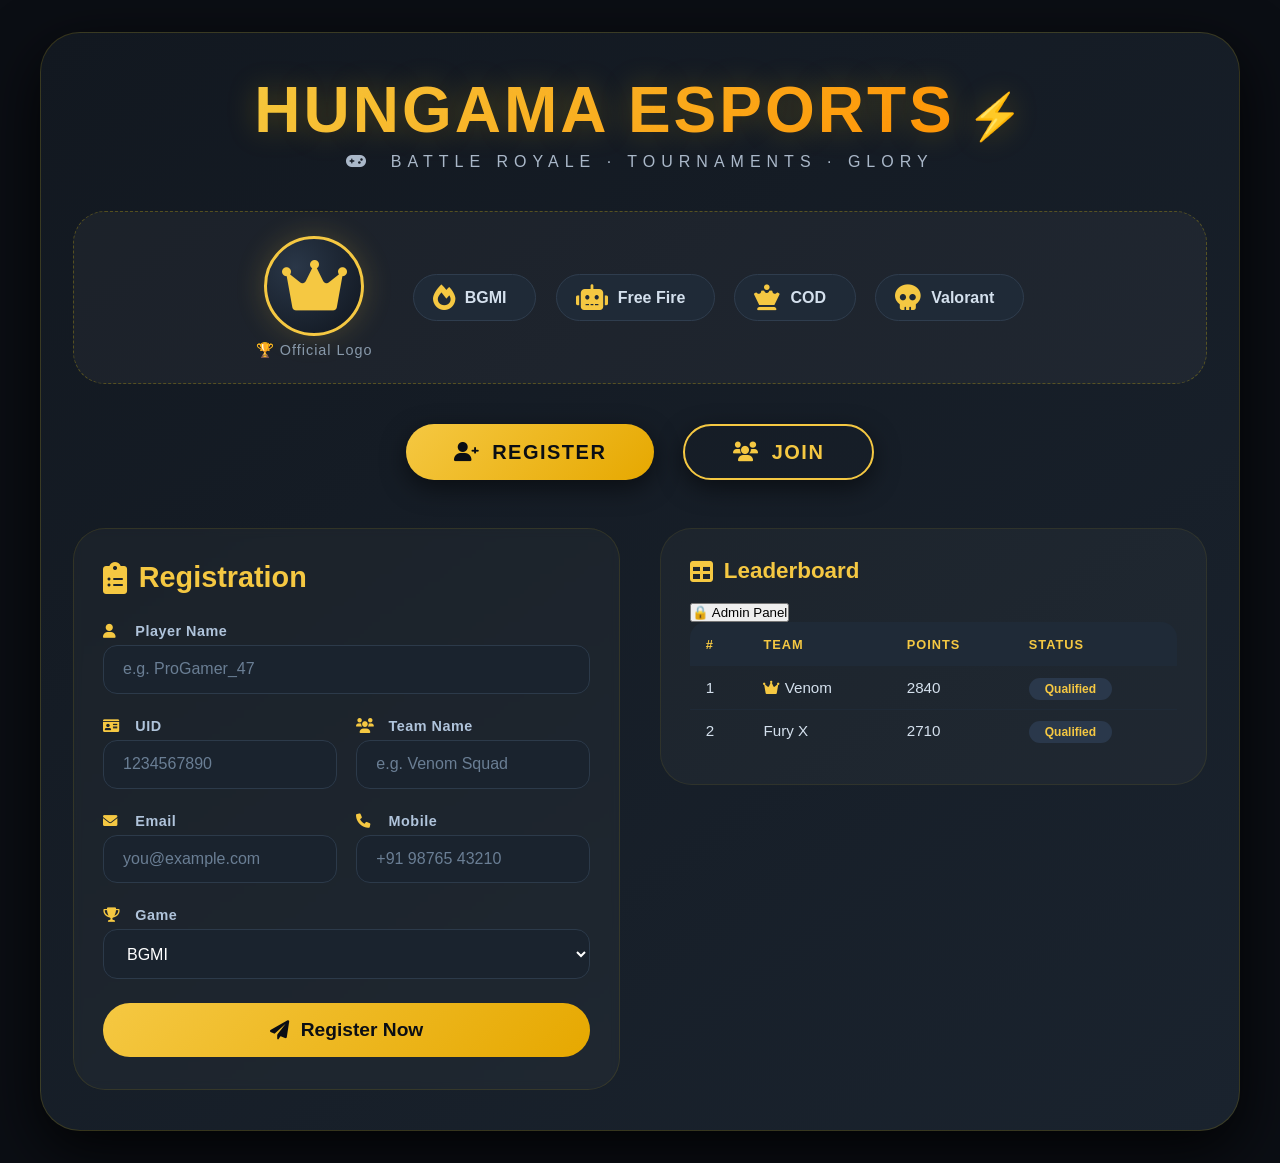
==== index.html @ 0a5518f3 "Update index.html" ====
<!DOCTYPE html>
<html lang="en">
<head>
    <meta charset="UTF-8" />
    <meta name="viewport" content="width=device-width, initial-scale=1.0" />
    <title>Hungama Esports</title>

    <!-- Font Awesome for icons -->
    <link rel="stylesheet" href="https://cdnjs.cloudflare.com/ajax/libs/font-awesome/6.0.0-beta3/css/all.min.css" />

    <style>
        /* ===== RESET & BASE ===== */
        * {
            margin: 0;
            padding: 0;
            box-sizing: border-box;
        }

        body {
            font-family: 'Segoe UI', Tahoma, Geneva, Verdana, sans-serif;
            background: #0b0e14;
            color: #fff;
            min-height: 100vh;
            display: flex;
            justify-content: center;
            padding: 2rem 1rem;
        }

        .container {
            max-width: 1200px;
            width: 100%;
            background: linear-gradient(145deg, #121820, #1a232e);
            border-radius: 2.5rem;
            padding: 2.5rem 2rem;
            box-shadow: 0 20px 60px rgba(0, 0, 0, 0.8);
            border: 1px solid rgba(255, 215, 0, 0.15);
        }

        /* ===== HEADING ===== */
        .main-heading {
            text-align: center;
            margin-bottom: 2.5rem;
            position: relative;
        }

        .main-heading h1 {
            font-size: 4rem;
            font-weight: 900;
            letter-spacing: 3px;
            text-transform: uppercase;
            background: linear-gradient(135deg, #f5c842, #ff8c00);
            -webkit-background-clip: text;
            -webkit-text-fill-color: transparent;
            text-shadow: 0 0 30px rgba(255, 200, 0, 0.25);
            display: inline-block;
            position: relative;
        }

        .main-heading h1::after {
            content: "⚡";
            font-size: 2.8rem;
            -webkit-text-fill-color: initial;
            color: #f5c842;
            margin-left: 12px;
            display: inline-block;
            animation: pulse 1.8s ease-in-out infinite;
        }

        .main-heading .sub-tag {
            display: block;
            font-size: 1rem;
            font-weight: 400;
            color: #aab8c9;
            letter-spacing: 6px;
            text-transform: uppercase;
            margin-top: 6px;
            -webkit-text-fill-color: #aab8c9;
            background: none;
        }

        @keyframes pulse {
            0%,
            100% {
                transform: scale(1) rotate(0deg);
            }
            50% {
                transform: scale(1.2) rotate(12deg);
            }
        }

        /* ===== LOGO / IMAGE SECTION ===== */
        .logo-section {
            display: flex;
            justify-content: center;
            align-items: center;
            gap: 2.5rem;
            flex-wrap: wrap;
            margin-bottom: 2.5rem;
            padding: 1.5rem;
            background: rgba(255, 255, 255, 0.04);
            border-radius: 2rem;
            border: 1px dashed rgba(255, 215, 0, 0.25);
        }

        .logo-box {
            display: flex;
            flex-direction: column;
            align-items: center;
            gap: 0.4rem;
        }

        .logo-box .logo-placeholder {
            width: 100px;
            height: 100px;
            background: radial-gradient(circle at 30% 30%, #2a3748, #0f151e);
            border-radius: 50%;
            display: flex;
            justify-content: center;
            align-items: center;
            font-size: 3.6rem;
            color: #f5c842;
            border: 3px solid #f5c842;
            box-shadow: 0 0 30px rgba(245, 200, 66, 0.2);
            transition: 0.3s;
        }

        .logo-box .logo-placeholder:hover {
            transform: scale(1.05);
            box-shadow: 0 0 50px rgba(245, 200, 66, 0.4);
        }

        .logo-box span {
            font-size: 0.9rem;
            color: #8899aa;
            letter-spacing: 1px;
        }

        .game-banner {
            display: flex;
            gap: 1.2rem;
            flex-wrap: wrap;
            justify-content: center;
        }

        .game-banner .img-card {
            background: #1f2a37;
            padding: 0.6rem 1.8rem 0.6rem 1.2rem;
            border-radius: 40px;
            display: flex;
            align-items: center;
            gap: 10px;
            border: 1px solid #2f3d4e;
            font-weight: 600;
            font-size: 1rem;
            color: #d4e0ed;
            transition: 0.25s;
        }

        .game-banner .img-card i {
            font-size: 1.6rem;
            color: #f5c842;
        }

        .game-banner .img-card:hover {
            background: #2a384b;
            border-color: #f5c842;
            transform: translateY(-3px);
        }

        /* ===== BUTTONS ===== */
        .btn-group {
            display: flex;
            justify-content: center;
            gap: 1.8rem;
            flex-wrap: wrap;
            margin-bottom: 3rem;
        }

        .btn {
            padding: 0.9rem 3rem;
            border: none;
            border-radius: 60px;
            font-size: 1.25rem;
            font-weight: 700;
            text-transform: uppercase;
            letter-spacing: 1.5px;
            cursor: pointer;
            transition: all 0.3s ease;
            display: inline-flex;
            align-items: center;
            gap: 12px;
            box-shadow: 0 8px 25px rgba(0, 0, 0, 0.5);
        }

        .btn-register {
            background: linear-gradient(135deg, #f5c842, #e6a800);
            color: #0b0e14;
        }

        .btn-register:hover {
            transform: translateY(-4px) scale(1.02);
            box-shadow: 0 12px 40px rgba(245, 200, 66, 0.4);
        }

        .btn-join {
            background: transparent;
            color: #f5c842;
            border: 2.5px solid #f5c842;
        }

        .btn-join:hover {
            background: #f5c842;
            color: #0b0e14;
            transform: translateY(-4px) scale(1.02);
            box-shadow: 0 12px 40px rgba(245, 200, 66, 0.25);
        }

        /* ===== TWO-COLUMN LAYOUT ===== */
        .row-split {
            display: grid;
            grid-template-columns: 1fr 1fr;
            gap: 2.5rem;
            margin-top: 1.5rem;
        }

        @media (max-width: 860px) {
            .row-split {
                grid-template-columns: 1fr;
                gap: 2.8rem;
            }
        }

        /* ===== REGISTRATION FORM ===== */
        .form-section {
            background: rgba(255, 255, 255, 0.03);
            border-radius: 2rem;
            padding: 2rem 1.8rem;
            border: 1px solid rgba(255, 215, 0, 0.1);
            backdrop-filter: blur(4px);
        }

        .form-section h2 {
            font-size: 1.8rem;
            font-weight: 700;
            color: #f5c842;
            margin-bottom: 1.8rem;
            display: flex;
            align-items: center;
            gap: 12px;
        }

        .form-section h2 i {
            font-size: 2rem;
        }

        .form-group {
            margin-bottom: 1.5rem;
        }

        .form-group label {
            display: block;
            font-size: 0.9rem;
            font-weight: 600;
            color: #b0c4db;
            margin-bottom: 6px;
            letter-spacing: 0.5px;
        }

        .form-group label i {
            margin-right: 8px;
            color: #f5c842;
            width: 20px;
        }

        .form-group input,
        .form-group select {
            width: 100%;
            padding: 0.9rem 1.2rem;
            background: #1a232e;
            border: 1.5px solid #2c3a4a;
            border-radius: 14px;
            color: #fff;
            font-size: 1rem;
            transition: 0.25s;
            outline: none;
        }

        .form-group input:focus,
        .form-group select:focus {
            border-color: #f5c842;
            box-shadow: 0 0 0 4px rgba(245, 200, 66, 0.15);
            background: #1f2b39;
        }

        .form-group input::placeholder {
            color: #6a7e94;
        }

        .form-row {
            display: grid;
            grid-template-columns: 1fr 1fr;
            gap: 1.2rem;
        }

        @media (max-width: 480px) {
            .form-row {
                grid-template-columns: 1fr;
            }
        }

        .form-submit {
            width: 100%;
            padding: 1rem;
            background: linear-gradient(135deg, #f5c842, #e6a800);
            border: none;
            border-radius: 60px;
            font-size: 1.2rem;
            font-weight: 700;
            color: #0b0e14;
            cursor: pointer;
            transition: 0.3s;
            margin-top: 0.8rem;
            display: flex;
            justify-content: center;
            align-items: center;
            gap: 12px;
        }

        .form-submit:hover {
            transform: translateY(-3px);
            box-shadow: 0 10px 35px rgba(245, 200, 66, 0.35);
        }

        /* ===== TABLE & LIST ===== */
        .info-section {
            display: flex;
            flex-direction: column;
            gap: 2rem;
        }

        .info-card {
            background: rgba(255, 255, 255, 0.03);
            border-radius: 2rem;
            padding: 1.8rem 1.8rem 2rem;
            border: 1px solid rgba(255, 215, 0, 0.08);
        }

        .info-card h3 {
            font-size: 1.4rem;
            font-weight: 700;
            color: #f5c842;
            margin-bottom: 1.2rem;
            display: flex;
            align-items: center;
            gap: 10px;
        }

        .info-card h3 i {
            font-size: 1.5rem;
        }

        /* TABLE */
        .styled-table {
            width: 100%;
            border-collapse: collapse;
            font-size: 0.95rem;
            border-radius: 16px;
            overflow: hidden;
        }

        .styled-table thead {
            background: #1f2a37;
        }

        .styled-table thead th {
            padding: 0.9rem 1rem;
            text-align: left;
            font-weight: 700;
            color: #f5c842;
            text-transform: uppercase;
            letter-spacing: 1px;
            font-size: 0.8rem;
        }

        .styled-table tbody td {
            padding: 0.8rem 1rem;
            border-bottom: 1px solid #1f2a37;
            color: #d4e0ed;
        }

        .styled-table tbody tr:hover {
            background: rgba(245, 200, 66, 0.05);
        }

        .styled-table tbody tr:last-child td {
            border-bottom: none;
        }

        .badge {
            background: #2a384b;
            padding: 0.25rem 1rem;
            border-radius: 30px;
            font-size: 0.75rem;
            font-weight: 600;
            color: #f5c842;
        }

        /* LIST */
        .custom-list {
            list-style: none;
            padding: 0;
            display: flex;
            flex-direction: column;
            gap: 0.8rem;
        }

        .custom-list li {
            display: flex;
            align-items: center;
            gap: 14px;
            padding: 0.7rem 1rem;
            background: rgba(255, 255, 255, 0.03);
            border-radius: 14px;
            border-left: 4px solid #f5c842;
            color: #cbdae8;
            font-weight: 500;
            transition: 0.2s;
        }

        .custom-list li:hover {
            background: rgba(245, 200, 66, 0.07);
            transform: translateX(6px);
        }

        .custom-list li i {
            color: #f5c842;
            font-size: 1.2rem;
            width: 28px;
            text-align: center;
        }

        /* ===== QR CODE ===== */
        .qr-section {
            margin-top: 2.5rem;
            padding: 2rem 1.8rem;
            background: rgba(255, 255, 255, 0.03);
            border-radius: 2rem;
            border: 1px solid rgba(255, 215, 0, 0.1);
            display: flex;
            flex-direction: column;
            align-items: center;
            text-align: center;
        }

        .qr-section h3 {
            font-size: 1.6rem;
            color: #f5c842;
            margin-bottom: 0.6rem;
            display: flex;
            align-items: center;
            gap: 12px;
        }

        .qr-section p {
            color: #8899aa;
            margin-bottom: 1.2rem;
            font-size: 0.95rem;
        }

        .qr-box {
            width: 160px;
            height: 160px;
            background: #fff;
            border-radius: 24px;
            display: flex;
            justify-content: center;
            align-items: center;
            border: 4px solid #f5c842;
            box-shadow: 0 0 50px rgba(245, 200, 66, 0.15);
            transition: 0.3s;
            position: relative;
        }

        .qr-box:hover {
            transform: scale(1.04);
            box-shadow: 0 0 70px rgba(245, 200, 66, 0.25);
        }

        .qr-box .qr-placeholder {
            font-size: 5rem;
            color: #0b0e14;
            background: #fff;
            padding: 0.2rem 0.6rem;
            border-radius: 12px;
            font-weight: 900;
            letter-spacing: -2px;
        }

        .qr-box .qr-placeholder small {
            font-size: 1rem;
            display: block;
            font-weight: 400;
            letter-spacing: 0;
            margin-top: 2px;
            color: #555;
        }

        .qr-box .scan-me {
            position: absolute;
            bottom: -14px;
            background: #f5c842;
            color: #0b0e14;
            padding: 0.2rem 1.2rem;
            border-radius: 40px;
            font-weight: 700;
            font-size: 0.7rem;
            letter-spacing: 2px;
            text-transform: uppercase;
        }

        /* ===== RESPONSIVE TWEAKS ===== */
        @media (max-width: 600px) {
            .container {
                padding: 1.5rem 1rem;
            }

            .main-heading h1 {
                font-size: 2.6rem;
            }

            .btn {
                padding: 0.7rem 1.8rem;
                font-size: 1rem;
            }

            .logo-box .logo-placeholder {
                width: 80px;
                height: 80px;
                font-size: 2.8rem;
            }

            .qr-box {
                width: 130px;
                height: 130px;
            }

            .qr-box .qr-placeholder {
                font-size: 3.8rem;
            }
        }

        @media (max-width: 400px) {
            .main-heading h1 {
                font-size: 2rem;
            }

            .form-section {
                padding: 1.2rem 1rem;
            }
        }
    </style>
</head>

<body>

    <div class="container">

        <!-- ===== HEADING ===== -->
        <div class="main-heading">
            <h1>Hungama Esports</h1>
            <span class="sub-tag"><i class="fas fa-gamepad" style="margin-right:8px;"></i> Battle Royale · Tournaments · Glory</span>
        </div>

        <!-- ===== IMAGES & LOGO ===== -->
        <div class="logo-section">
            <div class="logo-box">
                <div class="logo-placeholder">
                    <i class="fas fa-crown"></i>
                </div>
                <span>🏆 Official Logo</span>
            </div>

            <div class="game-banner">
                <div class="img-card">
                    <i class="fas fa-fire"></i> BGMI
                </div>
                <div class="img-card">
                    <i class="fas fa-robot"></i> Free Fire
                </div>
                <div class="img-card">
                    <i class="fas fa-chess-queen"></i> COD
                </div>
                <div class="img-card">
                    <i class="fas fa-skull"></i> Valorant
                </div>
            </div>
        </div>

        <!-- ===== BUTTONS ===== -->
        <div class="btn-group">
            <button class="btn btn-register" onclick="document.getElementById('registerForm').scrollIntoView({behavior:'smooth'});">
                <i class="fas fa-user-plus"></i> Register
            </button>
            <button class="btn btn-join" onclick="alert('🎮 Join our Discord / WhatsApp community!')">
                <i class="fas fa-users"></i> Join
            </button>
        </div>

        <!-- ===== ROW: FORM + TABLE/LIST ===== -->
        <div class="row-split">

            <!-- ===== REGISTRATION FORM ===== -->
            <div class="form-section" id="registerForm">
                <h2><i class="fas fa-clipboard-list"></i> Registration</h2>

                <form onsubmit="event.preventDefault(); alert('✅ Registration submitted successfully!');">
                    <div class="form-group">
                        <label><i class="fas fa-user"></i> Player Name</label>
                        <input type="text" placeholder="e.g. ProGamer_47" required />
                    </div>

                    <div class="form-row">
                        <div class="form-group">
                            <label><i class="fas fa-id-card"></i> UID</label>
                            <input type="text" placeholder="1234567890" required />
                        </div>
                        <div class="form-group">
                            <label><i class="fas fa-users"></i> Team Name</label>
                            <input type="text" placeholder="e.g. Venom Squad" />
                        </div>
                    </div>

                    <div class="form-row">
                        <div class="form-group">
                            <label><i class="fas fa-envelope"></i> Email</label>
                            <input type="email" placeholder="you@example.com" required />
                        </div>
                        <div class="form-group">
                            <label><i class="fas fa-phone"></i> Mobile</label>
                            <input type="tel" placeholder="+91 98765 43210" />
                        </div>
                    </div>

                    <div class="form-group">
                        <label><i class="fas fa-trophy"></i> Game</label>
                        <select>
                            <option>BGMI</option>
                            <option>Free Fire</option>
                            <option>Call of Duty</option>
                            <option>Valorant</option>
                            <option>Other</option>
                        </select>
                    </div>

                    <button type="submit" class="form-submit">
                        <i class="fas fa-paper-plane"></i> Register Now
                    </button>
                </form>
            </div>

            <!-- ===== TABLE + LIST ===== -->
            <div class="info-section">

                <!-- TABLE -->
                <div class="info-card">
                    <h3><i class="fas fa-table"></i> Leaderboard</h3>
                    <table class="styled-table">
                        <thead>
                            <tr>
                                <th>#</th>
                                <th>Team</th>
                                <th>Points</th>
                                <th>Status</th>
                            </tr>
                        </thead>
                        <tbody>
                            <tr>
                                <td>1</td>
                                <td><i class="fas fa-crown" style="color:#f5c842;"></i> Venom</td>
                                <td>2840</td>
                                <td><span class="badge">Qualified</span></td>
                            </tr>
                            <tr>
                                <td>2</td>
                                <td>Fury X</td>
                                <td>2710</td>
                                <td><span class="badge">Qualified</span></td>
                            </tr>
       




                            <button id="adminBtn">🔒 Admin Panel</button>

<div id="adminPanel" style="display:none;">
  <h2>Admin Panel</h2>
  <button>📋 View Registrations</button>
  <button>🏆 Update Leaderboard</button>
  <button>➕ Add Tournament</button>
  <button>❌ Close Registration</button>
</div>
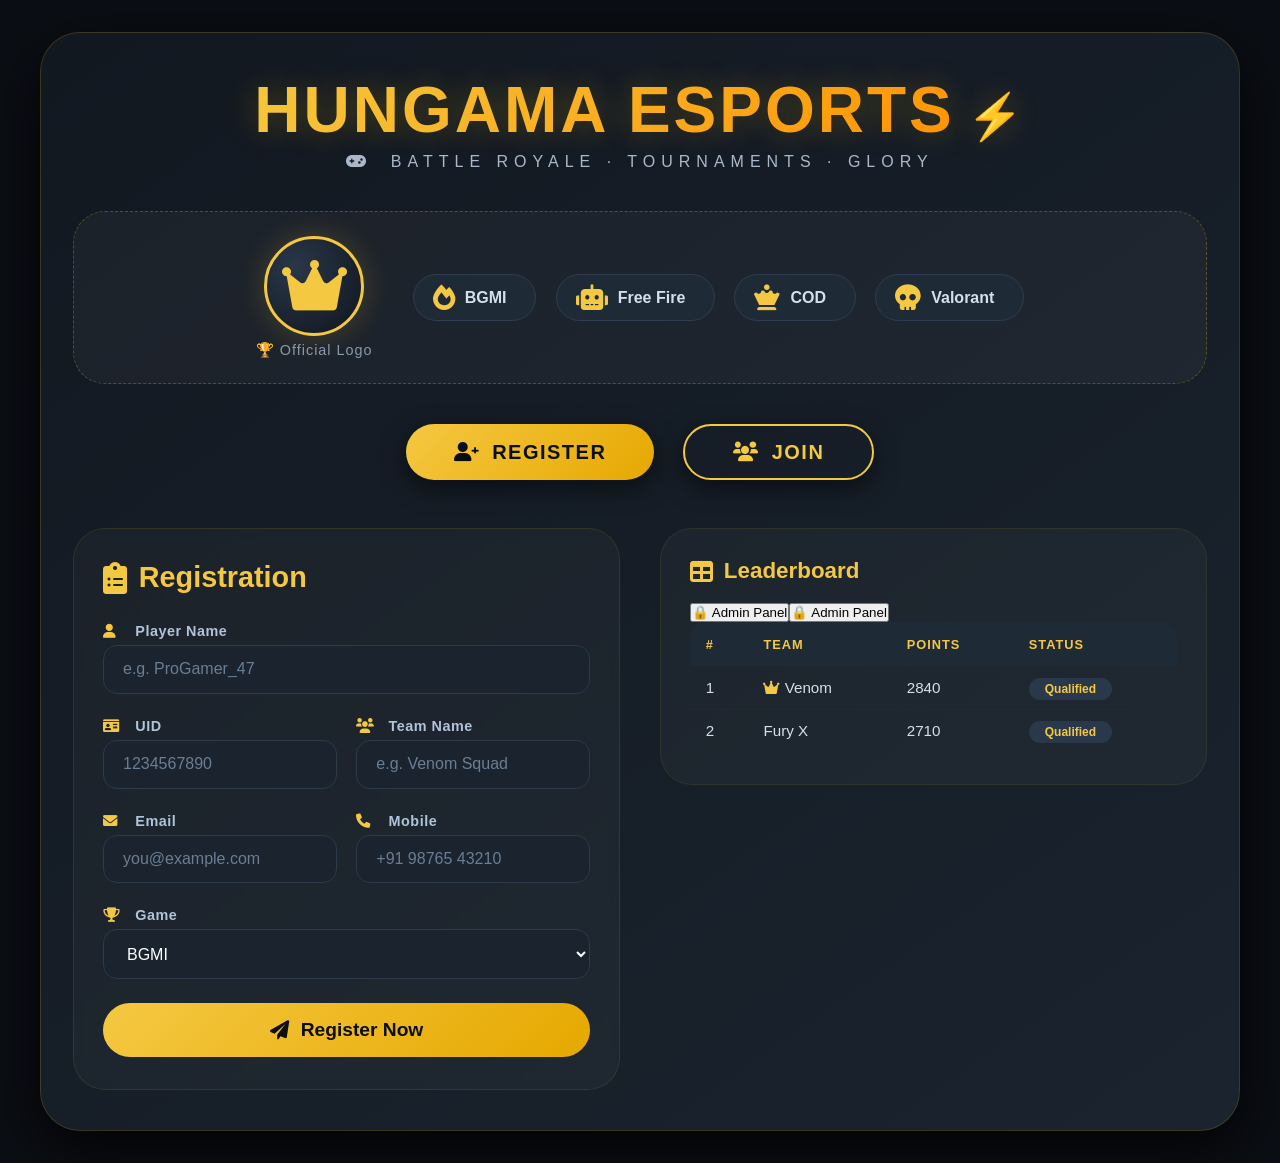
==== commit 945aad63: "Update index.html" ====
--- a/index.html
+++ b/index.html
@@ -700,3 +700,4 @@
   <button>➕ Add Tournament</button>
   <button>❌ Close Registration</button>
 </div>
+<button id="adminBtn">🔒 Admin Panel</button>
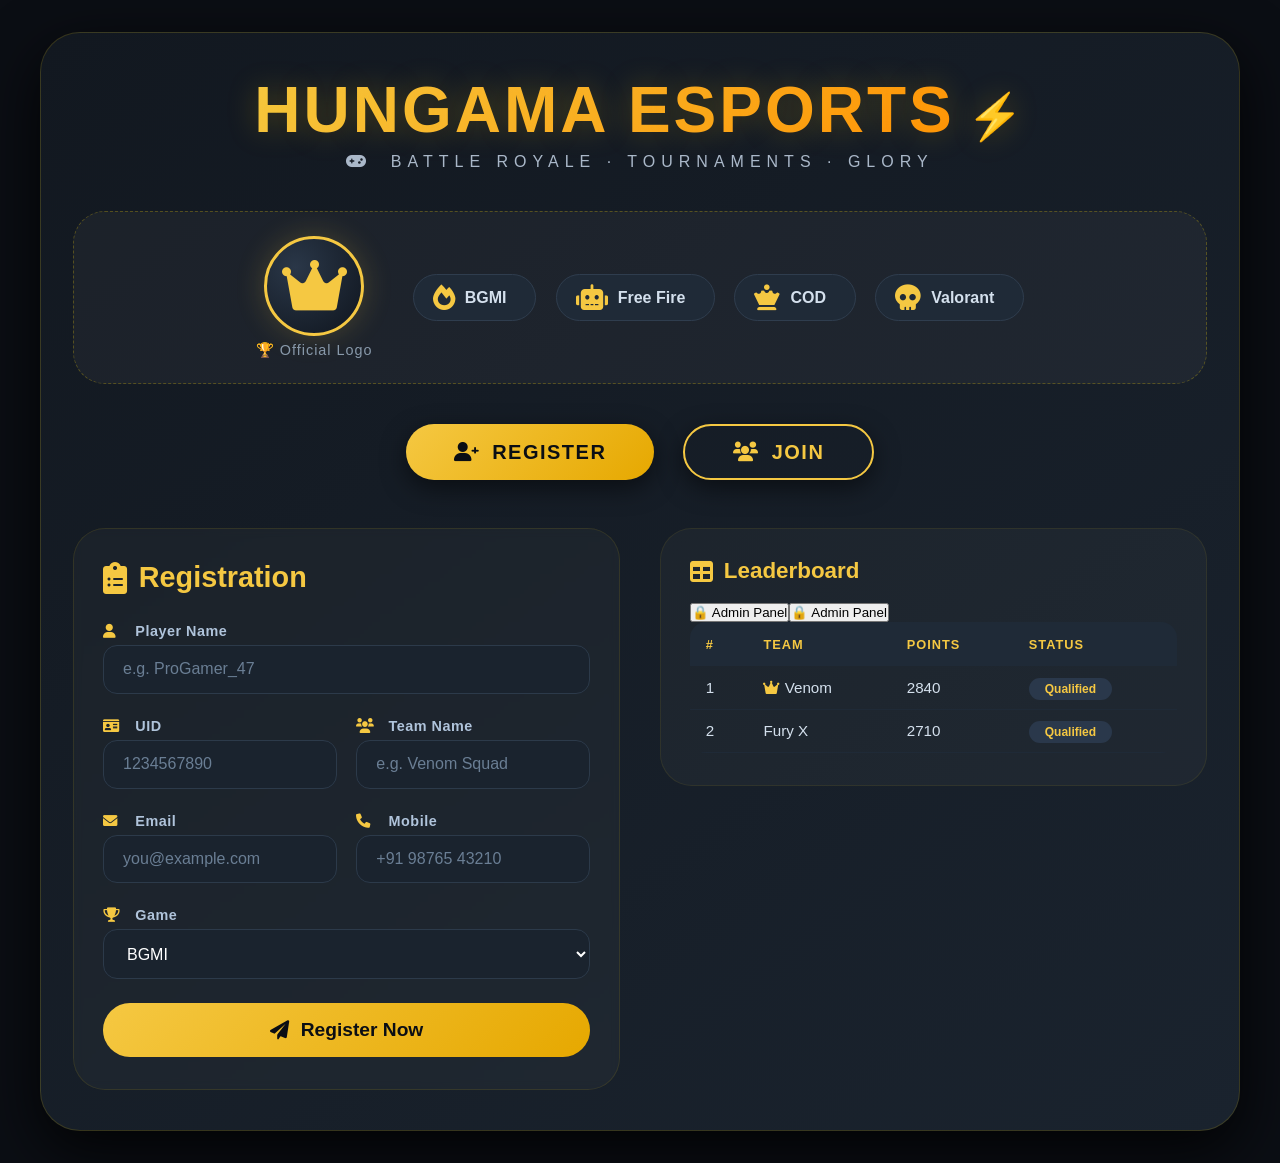
==== commit 9617859b: "Update index.html" ====
--- a/index.html
+++ b/index.html
@@ -701,3 +701,7 @@
   <button>❌ Close Registration</button>
 </div>
 <button id="adminBtn">🔒 Admin Panel</button>
+
+<script src="script.js"></script>
+</body>
+                    </html>
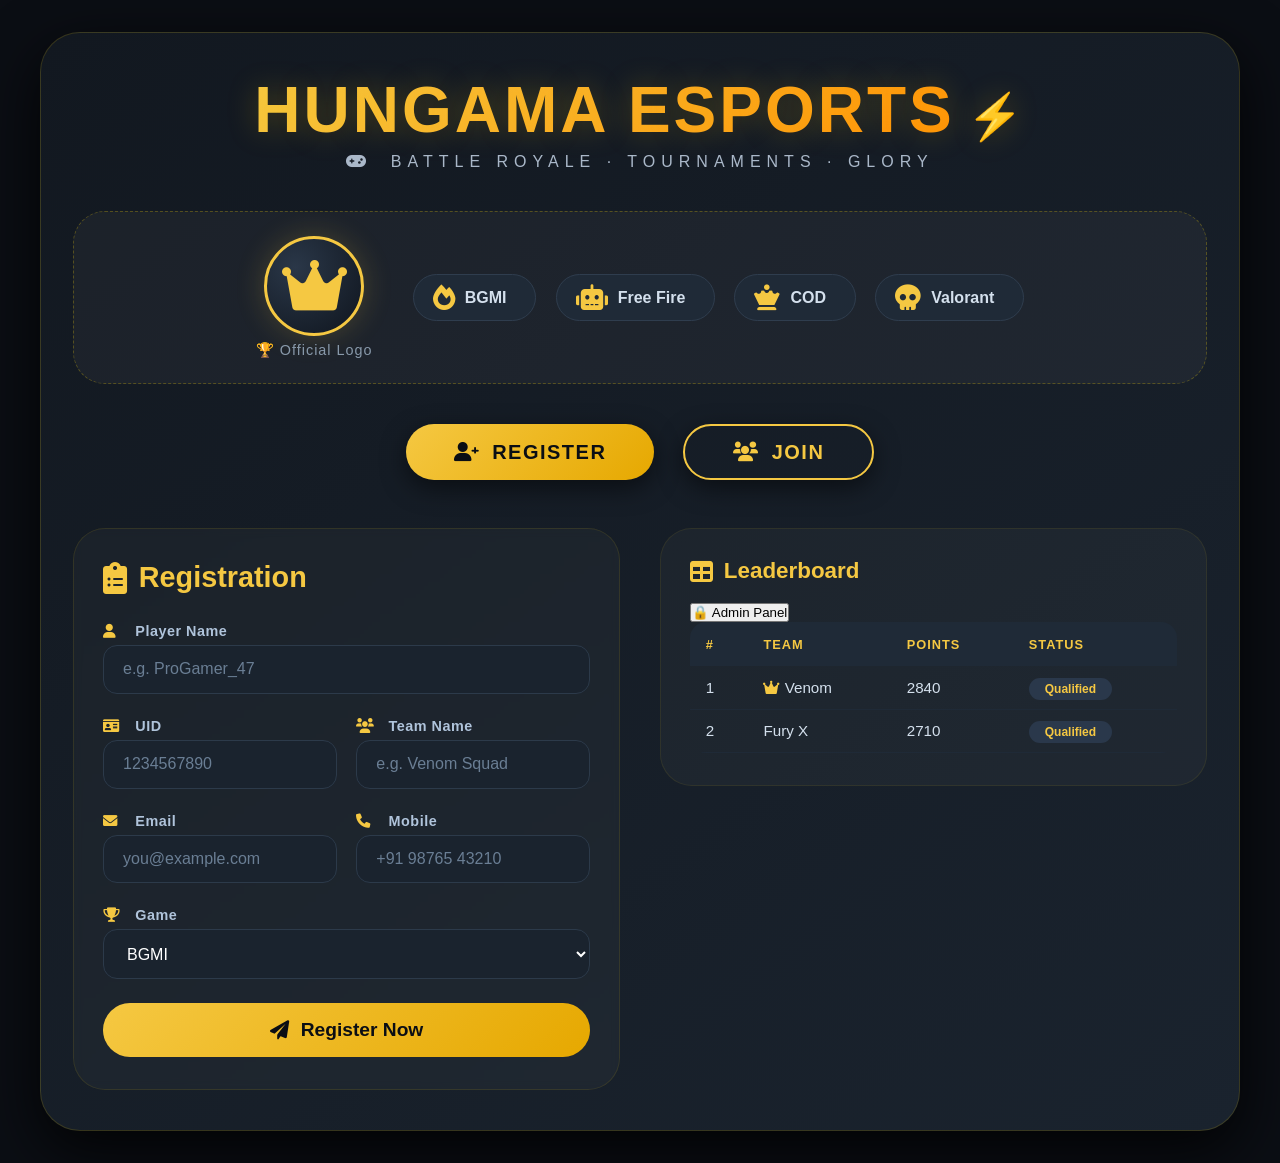
==== commit e46db599: "Update index.html" ====
--- a/index.html
+++ b/index.html
@@ -691,7 +691,7 @@
 
 
 
-                            <button id="adminBtn">🔒 Admin Panel</button>
+                            
 
 <div id="adminPanel" style="display:none;">
   <h2>Admin Panel</h2>
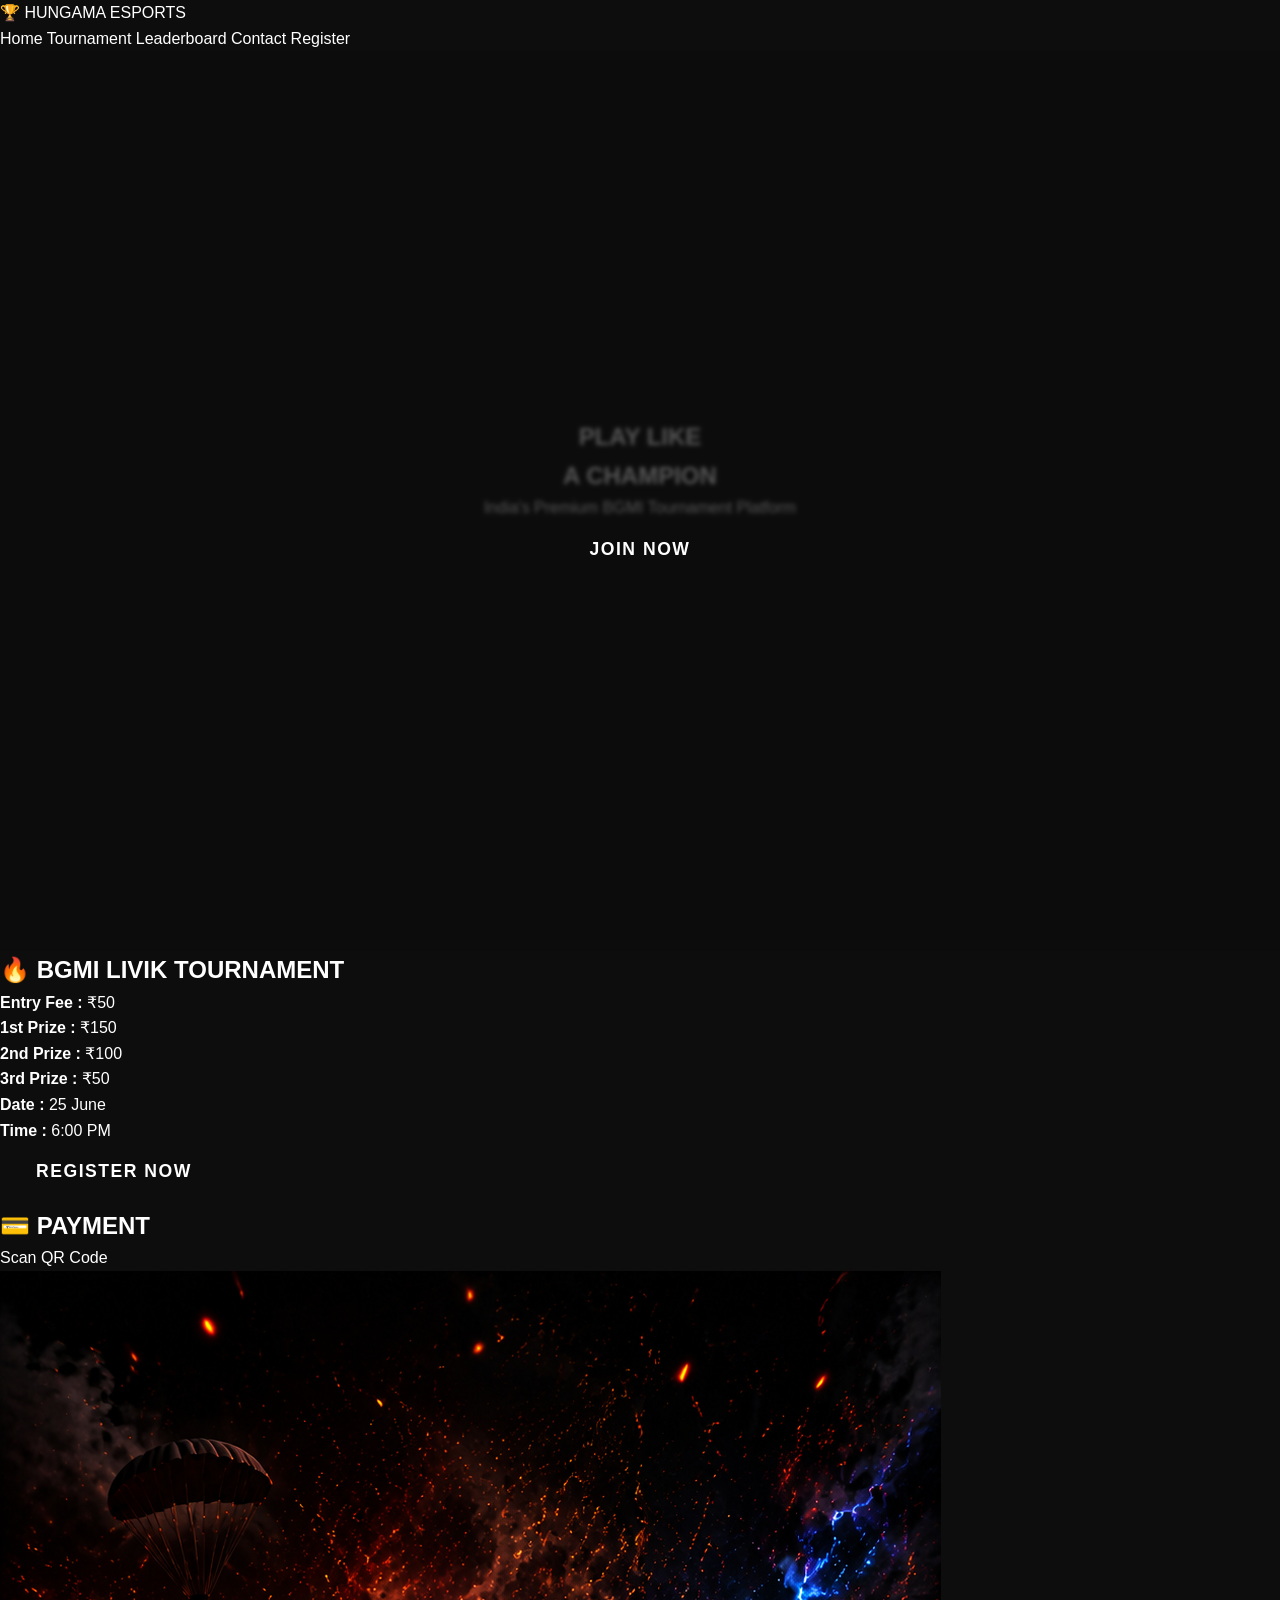
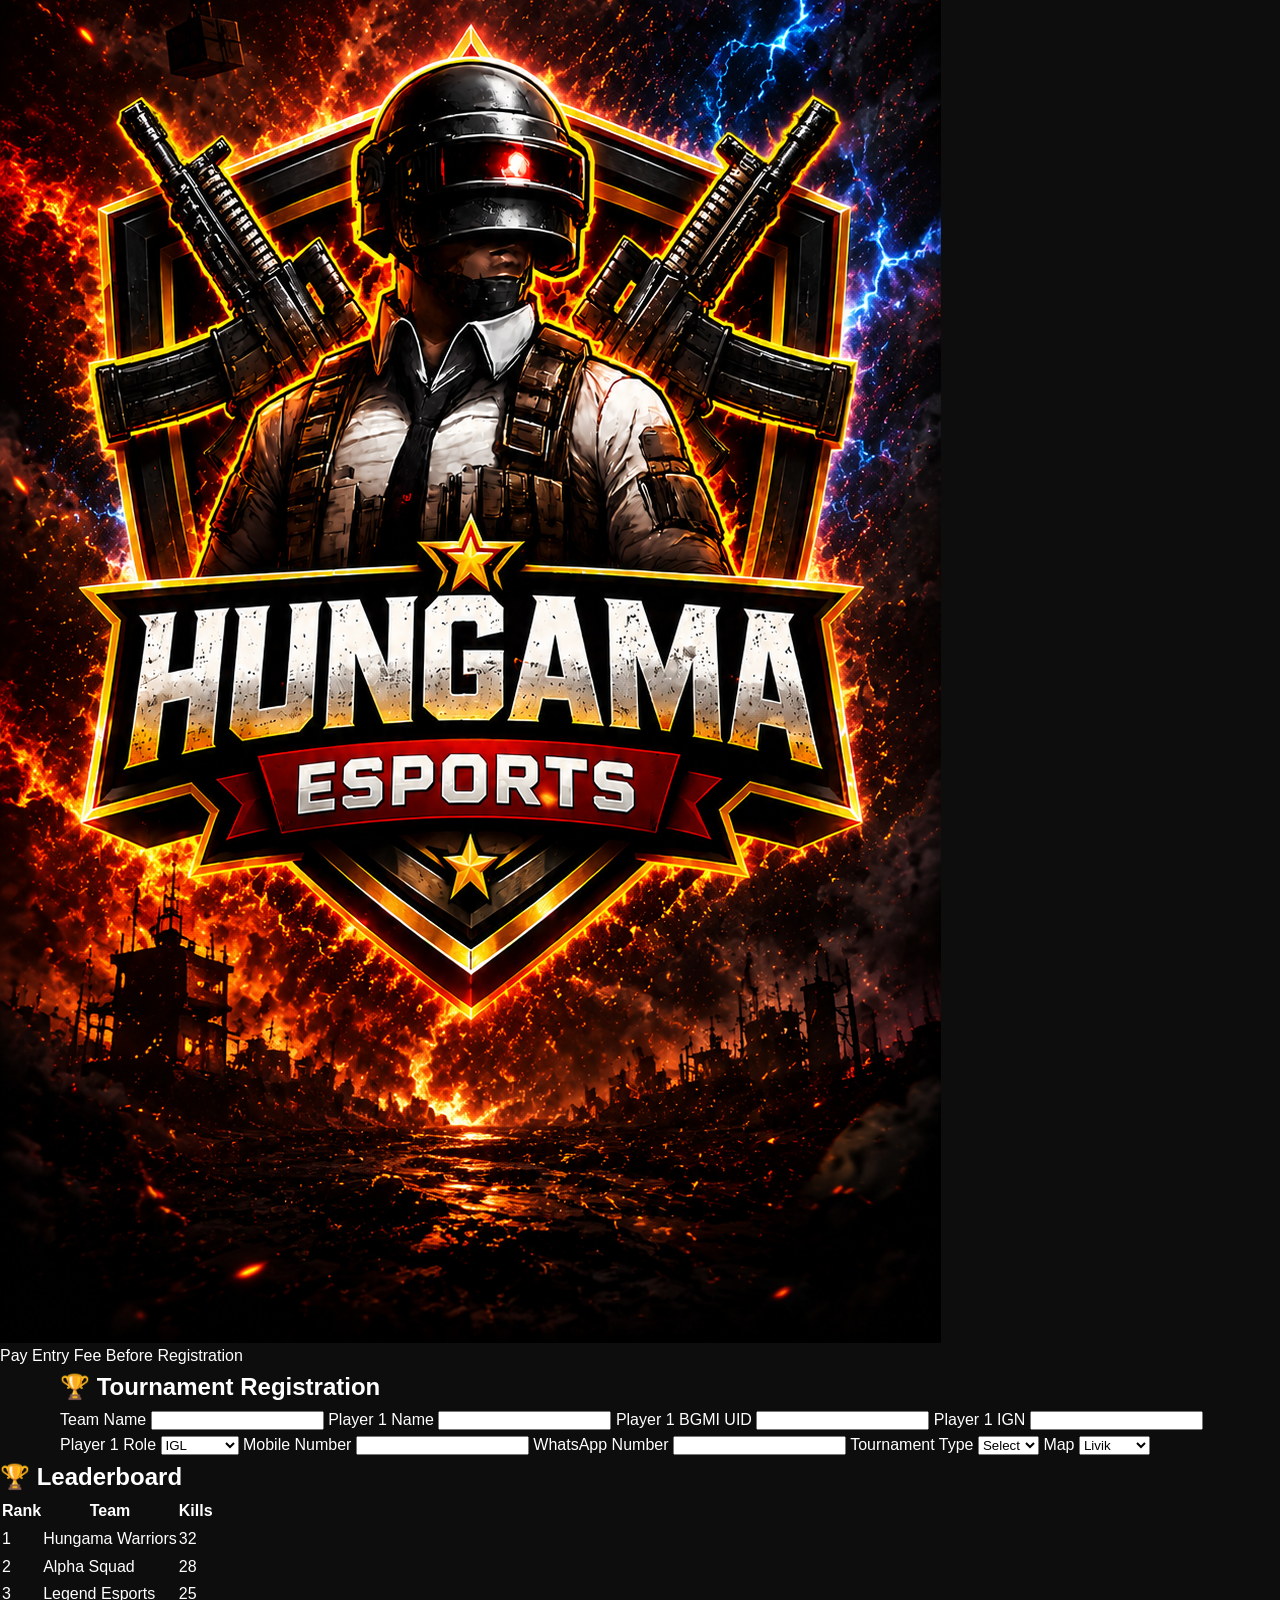
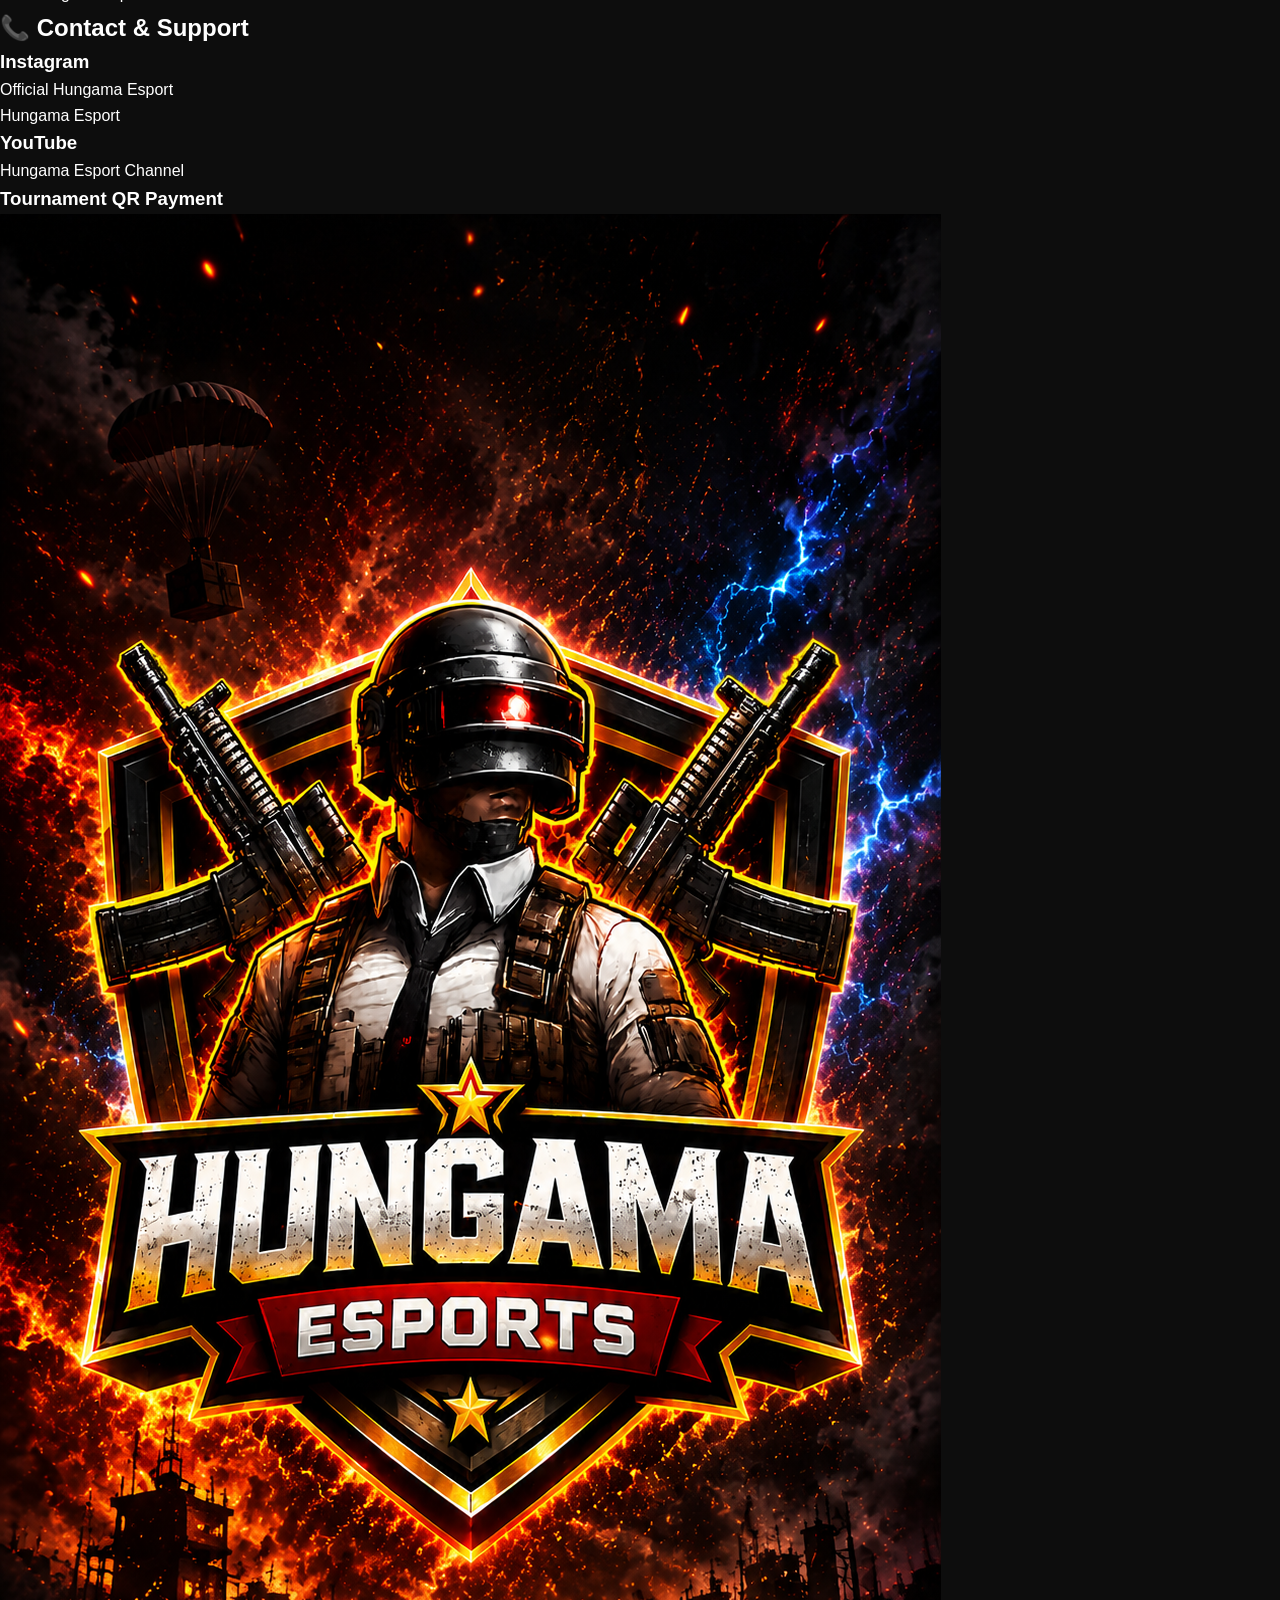
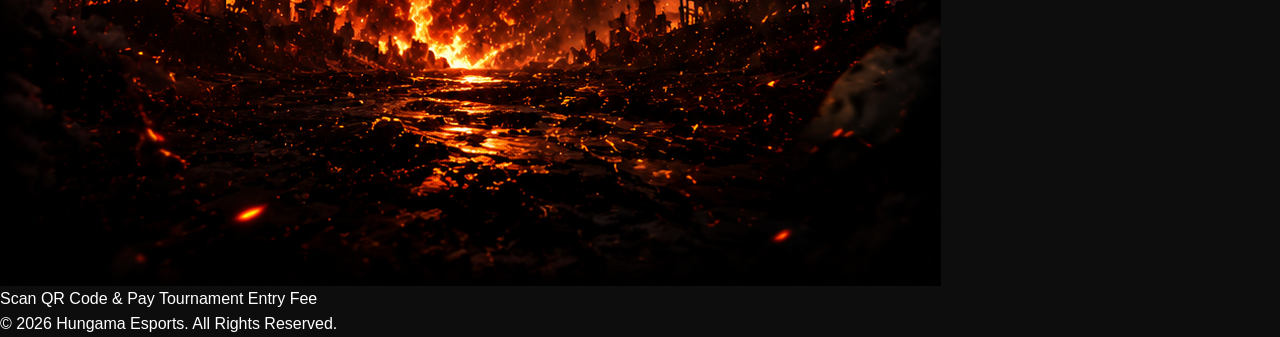
==== commit 25bde965: "Update index.html" ====
--- a/index.html
+++ b/index.html
@@ -1,707 +1,403 @@
 <!DOCTYPE html>
 <html lang="en">
 <head>
-    <meta charset="UTF-8" />
-    <meta name="viewport" content="width=device-width, initial-scale=1.0" />
-    <title>Hungama Esports</title>
-
-    <!-- Font Awesome for icons -->
-    <link rel="stylesheet" href="https://cdnjs.cloudflare.com/ajax/libs/font-awesome/6.0.0-beta3/css/all.min.css" />
-
-    <style>
-        /* ===== RESET & BASE ===== */
-        * {
-            margin: 0;
-            padding: 0;
-            box-sizing: border-box;
-        }
-
-        body {
-            font-family: 'Segoe UI', Tahoma, Geneva, Verdana, sans-serif;
-            background: #0b0e14;
-            color: #fff;
-            min-height: 100vh;
-            display: flex;
-            justify-content: center;
-            padding: 2rem 1rem;
-        }
-
-        .container {
-            max-width: 1200px;
-            width: 100%;
-            background: linear-gradient(145deg, #121820, #1a232e);
-            border-radius: 2.5rem;
-            padding: 2.5rem 2rem;
-            box-shadow: 0 20px 60px rgba(0, 0, 0, 0.8);
-            border: 1px solid rgba(255, 215, 0, 0.15);
-        }
-
-        /* ===== HEADING ===== */
-        .main-heading {
-            text-align: center;
-            margin-bottom: 2.5rem;
-            position: relative;
-        }
-
-        .main-heading h1 {
-            font-size: 4rem;
-            font-weight: 900;
-            letter-spacing: 3px;
-            text-transform: uppercase;
-            background: linear-gradient(135deg, #f5c842, #ff8c00);
-            -webkit-background-clip: text;
-            -webkit-text-fill-color: transparent;
-            text-shadow: 0 0 30px rgba(255, 200, 0, 0.25);
-            display: inline-block;
-            position: relative;
-        }
-
-        .main-heading h1::after {
-            content: "⚡";
-            font-size: 2.8rem;
-            -webkit-text-fill-color: initial;
-            color: #f5c842;
-            margin-left: 12px;
-            display: inline-block;
-            animation: pulse 1.8s ease-in-out infinite;
-        }
-
-        .main-heading .sub-tag {
-            display: block;
-            font-size: 1rem;
-            font-weight: 400;
-            color: #aab8c9;
-            letter-spacing: 6px;
-            text-transform: uppercase;
-            margin-top: 6px;
-            -webkit-text-fill-color: #aab8c9;
-            background: none;
-        }
-
-        @keyframes pulse {
-            0%,
-            100% {
-                transform: scale(1) rotate(0deg);
-            }
-            50% {
-                transform: scale(1.2) rotate(12deg);
-            }
-        }
-
-        /* ===== LOGO / IMAGE SECTION ===== */
-        .logo-section {
-            display: flex;
-            justify-content: center;
-            align-items: center;
-            gap: 2.5rem;
-            flex-wrap: wrap;
-            margin-bottom: 2.5rem;
-            padding: 1.5rem;
-            background: rgba(255, 255, 255, 0.04);
-            border-radius: 2rem;
-            border: 1px dashed rgba(255, 215, 0, 0.25);
-        }
-
-        .logo-box {
-            display: flex;
-            flex-direction: column;
-            align-items: center;
-            gap: 0.4rem;
-        }
-
-        .logo-box .logo-placeholder {
-            width: 100px;
-            height: 100px;
-            background: radial-gradient(circle at 30% 30%, #2a3748, #0f151e);
-            border-radius: 50%;
-            display: flex;
-            justify-content: center;
-            align-items: center;
-            font-size: 3.6rem;
-            color: #f5c842;
-            border: 3px solid #f5c842;
-            box-shadow: 0 0 30px rgba(245, 200, 66, 0.2);
-            transition: 0.3s;
-        }
-
-        .logo-box .logo-placeholder:hover {
-            transform: scale(1.05);
-            box-shadow: 0 0 50px rgba(245, 200, 66, 0.4);
-        }
-
-        .logo-box span {
-            font-size: 0.9rem;
-            color: #8899aa;
-            letter-spacing: 1px;
-        }
-
-        .game-banner {
-            display: flex;
-            gap: 1.2rem;
-            flex-wrap: wrap;
-            justify-content: center;
-        }
-
-        .game-banner .img-card {
-            background: #1f2a37;
-            padding: 0.6rem 1.8rem 0.6rem 1.2rem;
-            border-radius: 40px;
-            display: flex;
-            align-items: center;
-            gap: 10px;
-            border: 1px solid #2f3d4e;
-            font-weight: 600;
-            font-size: 1rem;
-            color: #d4e0ed;
-            transition: 0.25s;
-        }
-
-        .game-banner .img-card i {
-            font-size: 1.6rem;
-            color: #f5c842;
-        }
-
-        .game-banner .img-card:hover {
-            background: #2a384b;
-            border-color: #f5c842;
-            transform: translateY(-3px);
-        }
-
-        /* ===== BUTTONS ===== */
-        .btn-group {
-            display: flex;
-            justify-content: center;
-            gap: 1.8rem;
-            flex-wrap: wrap;
-            margin-bottom: 3rem;
-        }
-
-        .btn {
-            padding: 0.9rem 3rem;
-            border: none;
-            border-radius: 60px;
-            font-size: 1.25rem;
-            font-weight: 700;
-            text-transform: uppercase;
-            letter-spacing: 1.5px;
-            cursor: pointer;
-            transition: all 0.3s ease;
-            display: inline-flex;
-            align-items: center;
-            gap: 12px;
-            box-shadow: 0 8px 25px rgba(0, 0, 0, 0.5);
-        }
-
-        .btn-register {
-            background: linear-gradient(135deg, #f5c842, #e6a800);
-            color: #0b0e14;
-        }
-
-        .btn-register:hover {
-            transform: translateY(-4px) scale(1.02);
-            box-shadow: 0 12px 40px rgba(245, 200, 66, 0.4);
-        }
-
-        .btn-join {
-            background: transparent;
-            color: #f5c842;
-            border: 2.5px solid #f5c842;
-        }
-
-        .btn-join:hover {
-            background: #f5c842;
-            color: #0b0e14;
-            transform: translateY(-4px) scale(1.02);
-            box-shadow: 0 12px 40px rgba(245, 200, 66, 0.25);
-        }
-
-        /* ===== TWO-COLUMN LAYOUT ===== */
-        .row-split {
-            display: grid;
-            grid-template-columns: 1fr 1fr;
-            gap: 2.5rem;
-            margin-top: 1.5rem;
-        }
-
-        @media (max-width: 860px) {
-            .row-split {
-                grid-template-columns: 1fr;
-                gap: 2.8rem;
-            }
-        }
-
-        /* ===== REGISTRATION FORM ===== */
-        .form-section {
-            background: rgba(255, 255, 255, 0.03);
-            border-radius: 2rem;
-            padding: 2rem 1.8rem;
-            border: 1px solid rgba(255, 215, 0, 0.1);
-            backdrop-filter: blur(4px);
-        }
-
-        .form-section h2 {
-            font-size: 1.8rem;
-            font-weight: 700;
-            color: #f5c842;
-            margin-bottom: 1.8rem;
-            display: flex;
-            align-items: center;
-            gap: 12px;
-        }
-
-        .form-section h2 i {
-            font-size: 2rem;
-        }
-
-        .form-group {
-            margin-bottom: 1.5rem;
-        }
-
-        .form-group label {
-            display: block;
-            font-size: 0.9rem;
-            font-weight: 600;
-            color: #b0c4db;
-            margin-bottom: 6px;
-            letter-spacing: 0.5px;
-        }
-
-        .form-group label i {
-            margin-right: 8px;
-            color: #f5c842;
-            width: 20px;
-        }
-
-        .form-group input,
-        .form-group select {
-            width: 100%;
-            padding: 0.9rem 1.2rem;
-            background: #1a232e;
-            border: 1.5px solid #2c3a4a;
-            border-radius: 14px;
-            color: #fff;
-            font-size: 1rem;
-            transition: 0.25s;
-            outline: none;
-        }
-
-        .form-group input:focus,
-        .form-group select:focus {
-            border-color: #f5c842;
-            box-shadow: 0 0 0 4px rgba(245, 200, 66, 0.15);
-            background: #1f2b39;
-        }
-
-        .form-group input::placeholder {
-            color: #6a7e94;
-        }
-
-        .form-row {
-            display: grid;
-            grid-template-columns: 1fr 1fr;
-            gap: 1.2rem;
-        }
-
-        @media (max-width: 480px) {
-            .form-row {
-                grid-template-columns: 1fr;
-            }
-        }
-
-        .form-submit {
-            width: 100%;
-            padding: 1rem;
-            background: linear-gradient(135deg, #f5c842, #e6a800);
-            border: none;
-            border-radius: 60px;
-            font-size: 1.2rem;
-            font-weight: 700;
-            color: #0b0e14;
-            cursor: pointer;
-            transition: 0.3s;
-            margin-top: 0.8rem;
-            display: flex;
-            justify-content: center;
-            align-items: center;
-            gap: 12px;
-        }
-
-        .form-submit:hover {
-            transform: translateY(-3px);
-            box-shadow: 0 10px 35px rgba(245, 200, 66, 0.35);
-        }
-
-        /* ===== TABLE & LIST ===== */
-        .info-section {
-            display: flex;
-            flex-direction: column;
-            gap: 2rem;
-        }
-
-        .info-card {
-            background: rgba(255, 255, 255, 0.03);
-            border-radius: 2rem;
-            padding: 1.8rem 1.8rem 2rem;
-            border: 1px solid rgba(255, 215, 0, 0.08);
-        }
-
-        .info-card h3 {
-            font-size: 1.4rem;
-            font-weight: 700;
-            color: #f5c842;
-            margin-bottom: 1.2rem;
-            display: flex;
-            align-items: center;
-            gap: 10px;
-        }
-
-        .info-card h3 i {
-            font-size: 1.5rem;
-        }
-
-        /* TABLE */
-        .styled-table {
-            width: 100%;
-            border-collapse: collapse;
-            font-size: 0.95rem;
-            border-radius: 16px;
-            overflow: hidden;
-        }
-
-        .styled-table thead {
-            background: #1f2a37;
-        }
-
-        .styled-table thead th {
-            padding: 0.9rem 1rem;
-            text-align: left;
-            font-weight: 700;
-            color: #f5c842;
-            text-transform: uppercase;
-            letter-spacing: 1px;
-            font-size: 0.8rem;
-        }
-
-        .styled-table tbody td {
-            padding: 0.8rem 1rem;
-            border-bottom: 1px solid #1f2a37;
-            color: #d4e0ed;
-        }
-
-        .styled-table tbody tr:hover {
-            background: rgba(245, 200, 66, 0.05);
-        }
-
-        .styled-table tbody tr:last-child td {
-            border-bottom: none;
-        }
-
-        .badge {
-            background: #2a384b;
-            padding: 0.25rem 1rem;
-            border-radius: 30px;
-            font-size: 0.75rem;
-            font-weight: 600;
-            color: #f5c842;
-        }
-
-        /* LIST */
-        .custom-list {
-            list-style: none;
-            padding: 0;
-            display: flex;
-            flex-direction: column;
-            gap: 0.8rem;
-        }
-
-        .custom-list li {
-            display: flex;
-            align-items: center;
-            gap: 14px;
-            padding: 0.7rem 1rem;
-            background: rgba(255, 255, 255, 0.03);
-            border-radius: 14px;
-            border-left: 4px solid #f5c842;
-            color: #cbdae8;
-            font-weight: 500;
-            transition: 0.2s;
-        }
-
-        .custom-list li:hover {
-            background: rgba(245, 200, 66, 0.07);
-            transform: translateX(6px);
-        }
-
-        .custom-list li i {
-            color: #f5c842;
-            font-size: 1.2rem;
-            width: 28px;
-            text-align: center;
-        }
-
-        /* ===== QR CODE ===== */
-        .qr-section {
-            margin-top: 2.5rem;
-            padding: 2rem 1.8rem;
-            background: rgba(255, 255, 255, 0.03);
-            border-radius: 2rem;
-            border: 1px solid rgba(255, 215, 0, 0.1);
-            display: flex;
-            flex-direction: column;
-            align-items: center;
-            text-align: center;
-        }
-
-        .qr-section h3 {
-            font-size: 1.6rem;
-            color: #f5c842;
-            margin-bottom: 0.6rem;
-            display: flex;
-            align-items: center;
-            gap: 12px;
-        }
-
-        .qr-section p {
-            color: #8899aa;
-            margin-bottom: 1.2rem;
-            font-size: 0.95rem;
-        }
-
-        .qr-box {
-            width: 160px;
-            height: 160px;
-            background: #fff;
-            border-radius: 24px;
-            display: flex;
-            justify-content: center;
-            align-items: center;
-            border: 4px solid #f5c842;
-            box-shadow: 0 0 50px rgba(245, 200, 66, 0.15);
-            transition: 0.3s;
-            position: relative;
-        }
-
-        .qr-box:hover {
-            transform: scale(1.04);
-            box-shadow: 0 0 70px rgba(245, 200, 66, 0.25);
-        }
-
-        .qr-box .qr-placeholder {
-            font-size: 5rem;
-            color: #0b0e14;
-            background: #fff;
-            padding: 0.2rem 0.6rem;
-            border-radius: 12px;
-            font-weight: 900;
-            letter-spacing: -2px;
-        }
-
-        .qr-box .qr-placeholder small {
-            font-size: 1rem;
-            display: block;
-            font-weight: 400;
-            letter-spacing: 0;
-            margin-top: 2px;
-            color: #555;
-        }
-
-        .qr-box .scan-me {
-            position: absolute;
-            bottom: -14px;
-            background: #f5c842;
-            color: #0b0e14;
-            padding: 0.2rem 1.2rem;
-            border-radius: 40px;
-            font-weight: 700;
-            font-size: 0.7rem;
-            letter-spacing: 2px;
-            text-transform: uppercase;
-        }
-
-        /* ===== RESPONSIVE TWEAKS ===== */
-        @media (max-width: 600px) {
-            .container {
-                padding: 1.5rem 1rem;
-            }
-
-            .main-heading h1 {
-                font-size: 2.6rem;
-            }
-
-            .btn {
-                padding: 0.7rem 1.8rem;
-                font-size: 1rem;
-            }
-
-            .logo-box .logo-placeholder {
-                width: 80px;
-                height: 80px;
-                font-size: 2.8rem;
-            }
-
-            .qr-box {
-                width: 130px;
-                height: 130px;
-            }
-
-            .qr-box .qr-placeholder {
-                font-size: 3.8rem;
-            }
-        }
-
-        @media (max-width: 400px) {
-            .main-heading h1 {
-                font-size: 2rem;
-            }
-
-            .form-section {
-                padding: 1.2rem 1rem;
-            }
-        }
-    </style>
+
+<meta charset="UTF-8">
+<meta name="viewport" content="width=device-width, initial-scale=1.0">
+
+<title>Hungama Esports</title>
+
+<link rel="stylesheet" href="style.css">
+
+<link href="https://fonts.googleapis.com/css2?family=Poppins:wght@300;400;500;600;700;800&display=swap" rel="stylesheet">
+
 </head>
 
 <body>
 
-    <div class="container">
-
-        <!-- ===== HEADING ===== -->
-        <div class="main-heading">
-            <h1>Hungama Esports</h1>
-            <span class="sub-tag"><i class="fas fa-gamepad" style="margin-right:8px;"></i> Battle Royale · Tournaments · Glory</span>
-        </div>
-
-        <!-- ===== IMAGES & LOGO ===== -->
-        <div class="logo-section">
-            <div class="logo-box">
-                <div class="logo-placeholder">
-                    <i class="fas fa-crown"></i>
-                </div>
-                <span>🏆 Official Logo</span>
-            </div>
-
-            <div class="game-banner">
-                <div class="img-card">
-                    <i class="fas fa-fire"></i> BGMI
-                </div>
-                <div class="img-card">
-                    <i class="fas fa-robot"></i> Free Fire
-                </div>
-                <div class="img-card">
-                    <i class="fas fa-chess-queen"></i> COD
-                </div>
-                <div class="img-card">
-                    <i class="fas fa-skull"></i> Valorant
-                </div>
-            </div>
-        </div>
-
-        <!-- ===== BUTTONS ===== -->
-        <div class="btn-group">
-            <button class="btn btn-register" onclick="document.getElementById('registerForm').scrollIntoView({behavior:'smooth'});">
-                <i class="fas fa-user-plus"></i> Register
-            </button>
-            <button class="btn btn-join" onclick="alert('🎮 Join our Discord / WhatsApp community!')">
-                <i class="fas fa-users"></i> Join
-            </button>
-        </div>
-
-        <!-- ===== ROW: FORM + TABLE/LIST ===== -->
-        <div class="row-split">
-
-            <!-- ===== REGISTRATION FORM ===== -->
-            <div class="form-section" id="registerForm">
-                <h2><i class="fas fa-clipboard-list"></i> Registration</h2>
-
-                <form onsubmit="event.preventDefault(); alert('✅ Registration submitted successfully!');">
-                    <div class="form-group">
-                        <label><i class="fas fa-user"></i> Player Name</label>
-                        <input type="text" placeholder="e.g. ProGamer_47" required />
-                    </div>
-
-                    <div class="form-row">
-                        <div class="form-group">
-                            <label><i class="fas fa-id-card"></i> UID</label>
-                            <input type="text" placeholder="1234567890" required />
-                        </div>
-                        <div class="form-group">
-                            <label><i class="fas fa-users"></i> Team Name</label>
-                            <input type="text" placeholder="e.g. Venom Squad" />
-                        </div>
-                    </div>
-
-                    <div class="form-row">
-                        <div class="form-group">
-                            <label><i class="fas fa-envelope"></i> Email</label>
-                            <input type="email" placeholder="you@example.com" required />
-                        </div>
-                        <div class="form-group">
-                            <label><i class="fas fa-phone"></i> Mobile</label>
-                            <input type="tel" placeholder="+91 98765 43210" />
-                        </div>
-                    </div>
-
-                    <div class="form-group">
-                        <label><i class="fas fa-trophy"></i> Game</label>
-                        <select>
-                            <option>BGMI</option>
-                            <option>Free Fire</option>
-                            <option>Call of Duty</option>
-                            <option>Valorant</option>
-                            <option>Other</option>
-                        </select>
-                    </div>
-
-                    <button type="submit" class="form-submit">
-                        <i class="fas fa-paper-plane"></i> Register Now
-                    </button>
-                </form>
-            </div>
-
-            <!-- ===== TABLE + LIST ===== -->
-            <div class="info-section">
-
-                <!-- TABLE -->
-                <div class="info-card">
-                    <h3><i class="fas fa-table"></i> Leaderboard</h3>
-                    <table class="styled-table">
-                        <thead>
-                            <tr>
-                                <th>#</th>
-                                <th>Team</th>
-                                <th>Points</th>
-                                <th>Status</th>
-                            </tr>
-                        </thead>
-                        <tbody>
-                            <tr>
-                                <td>1</td>
-                                <td><i class="fas fa-crown" style="color:#f5c842;"></i> Venom</td>
-                                <td>2840</td>
-                                <td><span class="badge">Qualified</span></td>
-                            </tr>
-                            <tr>
-                                <td>2</td>
-                                <td>Fury X</td>
-                                <td>2710</td>
-                                <td><span class="badge">Qualified</span></td>
-                            </tr>
-       
-
-
-
-
-                            
-
-<div id="adminPanel" style="display:none;">
-  <h2>Admin Panel</h2>
-  <button>📋 View Registrations</button>
-  <button>🏆 Update Leaderboard</button>
-  <button>➕ Add Tournament</button>
-  <button>❌ Close Registration</button>
-</div>
-<button id="adminBtn">🔒 Admin Panel</button>
+<!-- HEADER -->
+
+<header class="header">
+
+<div class="logo">
+
+🏆 HUNGAMA <span>ESPORTS</span>
+
+</div>
+
+<nav>
+
+<a href="#home">Home</a>
+
+<a href="#tournament">Tournament</a>
+
+<a href="#leaderboard">Leaderboard</a>
+
+<a href="#contact">Contact</a>
+
+<a href="#register" class="register-btn">Register</a>
+
+</nav>
+
+</header>
+
+<!-- HERO -->
+
+<section id="home" class="hero">
+
+<div class="overlay">
+
+<h1>
+
+PLAY LIKE
+
+<br>
+
+<span>A CHAMPION</span>
+
+</h1>
+
+<p>
+
+India's Premium BGMI Tournament Platform
+
+</p>
+
+<a href="#register" class="btn">
+
+JOIN NOW
+
+</a>
+
+</div>
+
+</section>
+
+<!-- TOURNAMENT -->
+
+<section id="tournament" class="cards">
+
+<div class="card">
+
+<h2>🔥 BGMI LIVIK TOURNAMENT</h2>
+
+<p><b>Entry Fee :</b> ₹50</p>
+
+<p><b>1st Prize :</b> ₹150</p>
+
+<p><b>2nd Prize :</b> ₹100</p>
+
+<p><b>3rd Prize :</b> ₹50</p>
+
+<p><b>Date :</b> 25 June</p>
+
+<p><b>Time :</b> 6:00 PM</p>
+
+<a href="#register" class="btn">
+
+REGISTER NOW
+
+</a>
+
+</div>
+
+<div class="card">
+
+<h2>💳 PAYMENT</h2>
+
+<p>Scan QR Code</p>
+
+<img src="f89ac5e8-5df2-4eb0-aceb-96f183080add.png" class="qr">
+
+<p>Pay Entry Fee Before Registration</p>
+
+</div>
+
+</section>
+
+<!-- REGISTRATION -->
+
+<section id="register">
+
+<div class="container">
+
+<h1>🏆 Tournament Registration</h1>
+
+<form id="registrationForm">
+
+<label>Team Name</label>
+
+<input type="text" required>
+
+<label>Player 1 Name</label>
+
+<input type="text" required>
+
+<label>Player 1 BGMI UID</label>
+
+<input type="number" required>
+
+<label>Player 1 IGN</label>
+
+<input type="text" required>
+
+<label>Player 1 Role</label>
+
+<select>
+
+<option>IGL</option>
+
+<option>Rusher</option>
+
+<option>Assaulter</option>
+
+<option>Spotter</option>
+
+</select>
+
+<label>Mobile Number</label>
+
+<input type="number" required>
+
+<label>WhatsApp Number</label>
+
+<input type="number" required>
+
+<label>Tournament Type</label>
+
+<select id="tournamentType" onchange="showPlayers()">
+
+<option value="">Select</option>
+
+<option value="solo">Solo</option>
+
+<option value="duo">Duo</option>
+
+<option value="squad">Squad</option>
+
+</select>
+
+<label>Map</label>
+
+<select>
+
+<option>Livik</option>
+
+<option>Erangel</option>
+
+<option>Sanhok</option>
+
+<option>Miramar</option>
+
+</select>
+
+<div id="duoFields" style="display:none;">
+    <label>Player 2 Name</label>
+
+<input type="text">
+
+<label>Player 2 BGMI UID</label>
+
+<input type="number">
+
+<label>Player 2 IGN</label>
+
+<input type="text">
+
+<label>Player 2 Role</label>
+
+<select>
+
+<option>IGL</option>
+
+<option>Rusher</option>
+
+<option>Assaulter</option>
+
+<option>Spotter</option>
+
+</select>
+
+</div>
+
+<div id="squadFields" style="display:none;">
+
+<h2>Player 3</h2>
+
+<label>Player 3 Name</label>
+
+<input type="text">
+
+<label>Player 3 BGMI UID</label>
+
+<input type="number">
+
+<label>Player 3 IGN</label>
+
+<input type="text">
+
+<label>Player 3 Role</label>
+
+<select>
+
+<option>IGL</option>
+
+<option>Rusher</option>
+
+<option>Assaulter</option>
+
+<option>Spotter</option>
+
+</select>
+
+<h2>Player 4</h2>
+
+<label>Player 4 Name</label>
+
+<input type="text">
+
+<label>Player 4 BGMI UID</label>
+
+<input type="number">
+
+<label>Player 4 IGN</label>
+
+<input type="text">
+
+<label>Player 4 Role</label>
+
+<select>
+
+<option>IGL</option>
+
+<option>Rusher</option>
+
+<option>Assaulter</option>
+
+<option>Spotter</option>
+
+</select>
+
+<label>Payment Screenshot</label>
+
+<input type="file" accept="image/*">
+
+<label>
+
+<input type="checkbox" id="agree">
+
+I Agree Tournament Rules
+
+</label>
+
+<button type="submit">
+
+SUBMIT REGISTRATION
+
+</button>
+
+</form>
+
+</div>
+
+</section>
+
+<section id="leaderboard">
+
+<h1>🏆 Leaderboard</h1>
+
+<table>
+
+<tr>
+
+<th>Rank</th>
+
+<th>Team</th>
+
+<th>Kills</th>
+
+</tr>
+
+<tr>
+
+<td>1</td>
+
+<td>Hungama Warriors</td>
+
+<td>32</td>
+
+</tr>
+
+<tr>
+
+<td>2</td>
+
+<td>Alpha Squad</td>
+
+<td>28</td>
+
+</tr>
+
+<tr>
+
+<td>3</td>
+
+<td>Legend Esports</td>
+
+<td>25</td>
+
+</tr>
+
+</table>
+
+    </section>
+    <!-- CONTACT -->
+
+<section id="contact" class="contact">
+
+<h2>📞 Contact & Support</h2>
+
+<div class="contact-box">
+
+<h3>Instagram</h3>
+
+<p>
+<a href="https://www.instagram.com/official_hungama_esport" target="_blank">
+Official Hungama Esport
+</a>
+</p>
+
+<p>
+<a href="https://www.instagram.com/hungama_esport" target="_blank">
+Hungama Esport
+</a>
+</p>
+
+<h3>YouTube</h3>
+
+<p>
+<a href="https://youtube.com/@hungama_esport" target="_blank">
+Hungama Esport Channel
+</a>
+</p>
+
+<h3>Tournament QR Payment</h3>
+
+<img src="f89ac5e8-5df2-4eb0-aceb-96f183080add.png" class="qr" alt="QR Code">
+
+<p>Scan QR Code & Pay Tournament Entry Fee</p>
+
+</div>
+
+</section>
+
+<footer>
+
+<p>© 2026 Hungama Esports. All Rights Reserved.</p>
+
+</footer>
 
 <script src="script.js"></script>
+
 </body>
-                    </html>
+</html>
--- a/style.css
+++ b/style.css
@@ -0,0 +1,602 @@
+/* ===== RESET & BASE ===== */
+* {
+  margin: 0;
+  padding: 0;
+  box-sizing: border-box;
+}
+
+body {
+  font-family: 'Segoe UI', Tahoma, Geneva, Verdana, sans-serif;
+  background: #0d0d0d;
+  color: #ffffff;
+  line-height: 1.6;
+}
+
+a {
+  text-decoration: none;
+  color: inherit;
+}
+
+img {
+  max-width: 100%;
+  display: block;
+}
+
+/* ===== SCROLLBAR ===== */
+::-webkit-scrollbar {
+  width: 8px;
+}
+::-webkit-scrollbar-track {
+  background: #0d0d0d;
+}
+::-webkit-scrollbar-thumb {
+  background: #ff2d2d;
+  border-radius: 10px;
+}
+::-webkit-scrollbar-thumb:hover {
+  background: #ffd700;
+}
+
+/* ===== UTILITY ===== */
+.container {
+  max-width: 1200px;
+  margin: 0 auto;
+  padding: 0 20px;
+}
+
+.section-title {
+  font-size: 2.5rem;
+  font-weight: 700;
+  color: #ffd700;
+  text-align: center;
+  margin-bottom: 2rem;
+  text-transform: uppercase;
+  letter-spacing: 2px;
+  position: relative;
+}
+.section-title::after {
+  content: '';
+  display: block;
+  width: 80px;
+  height: 4px;
+  background: linear-gradient(90deg, #ff2d2d, #ffd700);
+  margin: 10px auto 0;
+  border-radius: 4px;
+}
+
+/* ===== BUTTONS ===== */
+.btn {
+  display: inline-block;
+  padding: 14px 36px;
+  border: none;
+  border-radius: 50px;
+  font-size: 1.1rem;
+  font-weight: 700;
+  text-transform: uppercase;
+  letter-spacing: 1.5px;
+  cursor: pointer;
+  transition: all 0.3s ease;
+  position: relative;
+  overflow: hidden;
+}
+
+.btn-primary {
+  background: linear-gradient(135deg, #ff2d2d, #cc0000);
+  color: #fff;
+  box-shadow: 0 0 20px rgba(255, 45, 45, 0.4);
+}
+.btn-primary:hover {
+  transform: translateY(-3px) scale(1.04);
+  box-shadow: 0 0 35px rgba(255, 45, 45, 0.7);
+}
+.btn-primary::after {
+  content: '';
+  position: absolute;
+  top: -50%;
+  left: -50%;
+  width: 200%;
+  height: 200%;
+  background: radial-gradient(circle, rgba(255, 215, 0, 0.2) 0%, transparent 60%);
+  opacity: 0;
+  transition: opacity 0.5s;
+}
+.btn-primary:hover::after {
+  opacity: 1;
+}
+
+.btn-gold {
+  background: linear-gradient(135deg, #ffd700, #e6b800);
+  color: #0d0d0d;
+  box-shadow: 0 0 20px rgba(255, 215, 0, 0.3);
+}
+.btn-gold:hover {
+  transform: translateY(-3px) scale(1.04);
+  box-shadow: 0 0 40px rgba(255, 215, 0, 0.6);
+}
+
+.btn-outline {
+  background: transparent;
+  color: #ffd700;
+  border: 2px solid #ffd700;
+}
+.btn-outline:hover {
+  background: #ffd700;
+  color: #0d0d0d;
+  transform: translateY(-3px);
+  box-shadow: 0 0 30px rgba(255, 215, 0, 0.3);
+}
+
+/* ===== STICKY NAVBAR ===== */
+.navbar {
+  position: sticky;
+  top: 0;
+  z-index: 1000;
+  background: #0d0d0d;
+  padding: 12px 0;
+  border-bottom: 2px solid #ff2d2d;
+  box-shadow: 0 4px 20px rgba(255, 45, 45, 0.2);
+}
+
+.navbar .container {
+  display: flex;
+  align-items: center;
+  justify-content: space-between;
+  flex-wrap: wrap;
+}
+
+.nav-logo {
+  font-size: 1.8rem;
+  font-weight: 900;
+  color: #ffd700;
+  letter-spacing: 2px;
+}
+.nav-logo span {
+  color: #ff2d2d;
+}
+
+.nav-links {
+  display: flex;
+  gap: 2rem;
+  list-style: none;
+  font-weight: 600;
+}
+.nav-links a {
+  color: #ffffff;
+  transition: color 0.3s;
+  font-size: 1rem;
+}
+.nav-links a:hover {
+  color: #ffd700;
+}
+
+.nav-toggle {
+  display: none;
+  font-size: 1.8rem;
+  color: #fff;
+  cursor: pointer;
+}
+
+/* ===== LIVE BANNER ===== */
+.live-banner {
+  background: #ff2d2d;
+  color: #fff;
+  padding: 8px 0;
+  overflow: hidden;
+  white-space: nowrap;
+  border-bottom: 2px solid #ffd700;
+}
+.live-banner .scroll-text {
+  display: inline-block;
+  animation: scrollBanner 20s linear infinite;
+  font-weight: 700;
+  font-size: 1.1rem;
+  letter-spacing: 1px;
+}
+.live-banner .scroll-text i {
+  margin: 0 20px;
+  color: #ffd700;
+}
+
+@keyframes scrollBanner {
+  0% { transform: translateX(100%); }
+  100% { transform: translateX(-100%); }
+}
+
+/* ===== HERO SECTION ===== */
+.hero {
+  min-height: 100vh;
+  background: url('https://images.unsplash.com/photo-1542751371-adc38448a05e?w=1600') center/cover no-repeat;
+  position: relative;
+  display: flex;
+  align-items: center;
+  justify-content: center;
+  text-align: center;
+  padding: 20px;
+}
+
+.hero::before {
+  content: '';
+  position: absolute;
+  inset: 0;
+  background: rgba(13, 13, 13, 0.7);
+  backdrop-filter: blur(2px);
+}
+
+.hero-content {
+  position: relative;
+  z-index: 2;
+  max-width: 800px;
+}
+
+.hero-content h1 {
+  font-size: 4.5rem;
+  font-weight: 900;
+  color: #ffd700;
+  text-shadow: 0 0 30px rgba(255, 215, 0, 0.4);
+  letter-spacing: 4px;
+  margin-bottom: 0.5rem;
+}
+.hero-content h1 span {
+  color: #ff2d2d;
+}
+
+.hero-content p {
+  font-size: 1.6rem;
+  color: #ffffff;
+  margin-bottom: 2rem;
+  text-shadow: 0 2px 10px rgba(0,0,0,0.8);
+  font-weight: 300;
+}
+
+.hero-buttons {
+  display: flex;
+  gap: 1.5rem;
+  justify-content: center;
+  flex-wrap: wrap;
+}
+
+/* ===== TOURNAMENT CARDS ===== */
+.tournament-grid {
+  display: grid;
+  grid-template-columns: repeat(auto-fit, minmax(280px, 1fr));
+  gap: 2rem;
+  margin: 2rem 0;
+}
+
+.tournament-card {
+  background: #161616;
+  border: 2px solid #ff2d2d;
+  border-radius: 15px;
+  padding: 1.5rem;
+  transition: all 0.3s ease;
+  box-shadow: 0 8px 20px rgba(0,0,0,0.6);
+  display: flex;
+  flex-direction: column;
+}
+.tournament-card:hover {
+  transform: scale(1.03);
+  border-color: #ffd700;
+  box-shadow: 0 0 30px rgba(255, 45, 45, 0.3);
+}
+
+.tournament-card .map-img {
+  width: 100%;
+  height: 160px;
+  background: #2a2a2a;
+  border-radius: 10px;
+  margin-bottom: 1rem;
+  display: flex;
+  align-items: center;
+  justify-content: center;
+  color: #999;
+  font-weight: 600;
+  background-image: url('https://images.unsplash.com/photo-1542751371-adc38448a05e?w=400');
+  background-size: cover;
+  background-position: center;
+  border: 1px solid #333;
+}
+.tournament-card .map-name {
+  font-size: 1.3rem;
+  font-weight: 700;
+  color: #ffd700;
+  margin-bottom: 0.5rem;
+}
+.tournament-card .details {
+  display: flex;
+  flex-wrap: wrap;
+  justify-content: space-between;
+  color: #ccc;
+  font-size: 0.95rem;
+  margin: 0.5rem 0;
+}
+.tournament-card .details span {
+  background: #222;
+  padding: 4px 12px;
+  border-radius: 20px;
+}
+.tournament-card .btn {
+  margin-top: 1.2rem;
+  align-self: center;
+  width: 100%;
+  text-align: center;
+}
+
+/* ===== REGISTRATION FORM ===== */
+.form-glass {
+  background: rgba(22, 22, 22, 0.7);
+  backdrop-filter: blur(12px);
+  -webkit-backdrop-filter: blur(12px);
+  border-radius: 20px;
+  padding: 2.5rem;
+  border: 1px solid rgba(255, 45, 45, 0.3);
+  max-width: 700px;
+  margin: 0 auto;
+  box-shadow: 0 8px 40px rgba(0,0,0,0.8);
+}
+
+.form-group {
+  margin-bottom: 1.5rem;
+}
+.form-group label {
+  display: block;
+  font-weight: 600;
+  color: #ffd700;
+  margin-bottom: 6px;
+}
+.form-group input,
+.form-group select,
+.form-group textarea {
+  width: 100%;
+  padding: 14px 18px;
+  background: #ffffff;
+  border: 2px solid #ccc;
+  border-radius: 12px;
+  color: #0d0d0d;
+  font-size: 1rem;
+  transition: border-color 0.3s, box-shadow 0.3s;
+  outline: none;
+}
+.form-group input:focus,
+.form-group select:focus,
+.form-group textarea:focus {
+  border-color: #ff2d2d;
+  box-shadow: 0 0 0 4px rgba(255, 45, 45, 0.2);
+}
+.form-group input::placeholder {
+  color: #888;
+}
+.form-row {
+  display: grid;
+  grid-template-columns: 1fr 1fr;
+  gap: 1.2rem;
+}
+.form-submit {
+  width: 100%;
+  padding: 16px;
+  background: linear-gradient(135deg, #ff2d2d, #cc0000);
+  border: none;
+  border-radius: 50px;
+  font-size: 1.2rem;
+  font-weight: 700;
+  color: #fff;
+  cursor: pointer;
+  transition: all 0.3s;
+  box-shadow: 0 0 20px rgba(255, 45, 45, 0.3);
+}
+.form-submit:hover {
+  transform: translateY(-3px);
+  box-shadow: 0 0 40px rgba(255, 45, 45, 0.6);
+}
+
+/* ===== LEADERBOARD ===== */
+.leaderboard {
+  background: #161616;
+  border-radius: 20px;
+  padding: 1.5rem;
+  border: 1px solid #333;
+  overflow-x: auto;
+}
+.leaderboard table {
+  width: 100%;
+  border-collapse: collapse;
+  font-size: 1rem;
+}
+.leaderboard th {
+  background: #0d0d0d;
+  color: #ffd700;
+  padding: 12px 16px;
+  text-align: left;
+  font-weight: 700;
+  text-transform: uppercase;
+  border-bottom: 2px solid #ff2d2d;
+}
+.leaderboard td {
+  padding: 12px 16px;
+  border-bottom: 1px solid #2a2a2a;
+  color: #eee;
+}
+.leaderboard tr:hover td {
+  background: rgba(255, 45, 45, 0.05);
+}
+.leaderboard .rank-1 { color: #ffd700; font-weight: 700; }
+.leaderboard .rank-2 { color: #c0c0c0; font-weight: 700; }
+.leaderboard .rank-3 { color: #cd7f32; font-weight: 700; }
+
+/* ===== PAYMENT BOX ===== */
+.payment-box {
+  background: #161616;
+  border-radius: 20px;
+  padding: 2rem;
+  text-align: center;
+  border: 1px solid #ff2d2d;
+  max-width: 500px;
+  margin: 0 auto;
+}
+.payment-box .qr-placeholder {
+  width: 180px;
+  height: 180px;
+  background: #fff;
+  margin: 0 auto 1.5rem;
+  border-radius: 20px;
+  display: flex;
+  align-items: center;
+  justify-content: center;
+  font-size: 4rem;
+  color: #0d0d0d;
+  border: 4px solid #ffd700;
+  box-shadow: 0 0 30px rgba(255, 215, 0, 0.2);
+}
+.payment-box .upi-id {
+  font-size: 1.3rem;
+  color: #ffd700;
+  font-weight: 700;
+  margin-bottom: 1rem;
+}
+.payment-box .upload-btn {
+  background: #ff2d2d;
+  color: #fff;
+  border: none;
+  padding: 12px 28px;
+  border-radius: 40px;
+  font-weight: 600;
+  cursor: pointer;
+  transition: 0.3s;
+}
+.payment-box .upload-btn:hover {
+  background: #ffd700;
+  color: #0d0d0d;
+}
+
+/* ===== GALLERY ===== */
+.gallery-grid {
+  display: grid;
+  grid-template-columns: repeat(auto-fit, minmax(200px, 1fr));
+  gap: 1.5rem;
+}
+.gallery-item {
+  background: #161616;
+  border-radius: 15px;
+  overflow: hidden;
+  border: 1px solid #333;
+  transition: 0.3s;
+  aspect-ratio: 1/1;
+  display: flex;
+  align-items: center;
+  justify-content: center;
+  color: #999;
+  font-weight: 600;
+  background-size: cover;
+  background-position: center;
+}
+.gallery-item:hover {
+  transform: scale(1.04);
+  border-color: #ffd700;
+  box-shadow: 0 0 25px rgba(255, 215, 0, 0.2);
+}
+
+/* ===== FOOTER ===== */
+.footer {
+  background: #0d0d0d;
+  border-top: 2px solid #ff2d2d;
+  padding: 2.5rem 0 1.5rem;
+  margin-top: 3rem;
+}
+.footer .container {
+  display: flex;
+  flex-direction: column;
+  align-items: center;
+  gap: 1.2rem;
+}
+.footer .social-icons {
+  display: flex;
+  gap: 2rem;
+  font-size: 2rem;
+}
+.footer .social-icons a {
+  color: #fff;
+  transition: color 0.3s, transform 0.3s;
+}
+.footer .social-icons a:hover {
+  color: #ffd700;
+  transform: translateY(-5px);
+}
+.footer .contact-info {
+  color: #999;
+  font-size: 1rem;
+}
+.footer .contact-info i {
+  margin-right: 8px;
+  color: #ff2d2d;
+}
+.footer .copyright {
+  color: #666;
+  font-size: 0.9rem;
+  margin-top: 1rem;
+  border-top: 1px solid #222;
+  padding-top: 1rem;
+  width: 100%;
+  text-align: center;
+}
+
+/* ===== RESPONSIVE ===== */
+@media (max-width: 768px) {
+  .nav-links {
+    display: none;
+    width: 100%;
+    flex-direction: column;
+    align-items: center;
+    gap: 1rem;
+    padding: 1rem 0;
+  }
+  .nav-links.active {
+    display: flex;
+  }
+  .nav-toggle {
+    display: block;
+  }
+
+  .hero-content h1 {
+    font-size: 2.8rem;
+  }
+  .hero-content p {
+    font-size: 1.2rem;
+  }
+  .hero-buttons {
+    flex-direction: column;
+    align-items: center;
+  }
+
+  .section-title {
+    font-size: 2rem;
+  }
+  .form-row {
+    grid-template-columns: 1fr;
+  }
+  .tournament-grid {
+    grid-template-columns: 1fr;
+  }
+}
+
+@media (max-width: 480px) {
+  .hero-content h1 {
+    font-size: 2.2rem;
+  }
+  .navbar .container {
+    flex-wrap: wrap;
+  }
+  .live-banner .scroll-text {
+    font-size: 0.9rem;
+  }
+  .payment-box .qr-placeholder {
+    width: 140px;
+    height: 140px;
+    font-size: 3rem;
+  }
+                            }
+
+body {
+  background-image: url("background.jpg");
+  background-size: cover;
+  background-position: center;
+  background-repeat: no-repeat;
+}
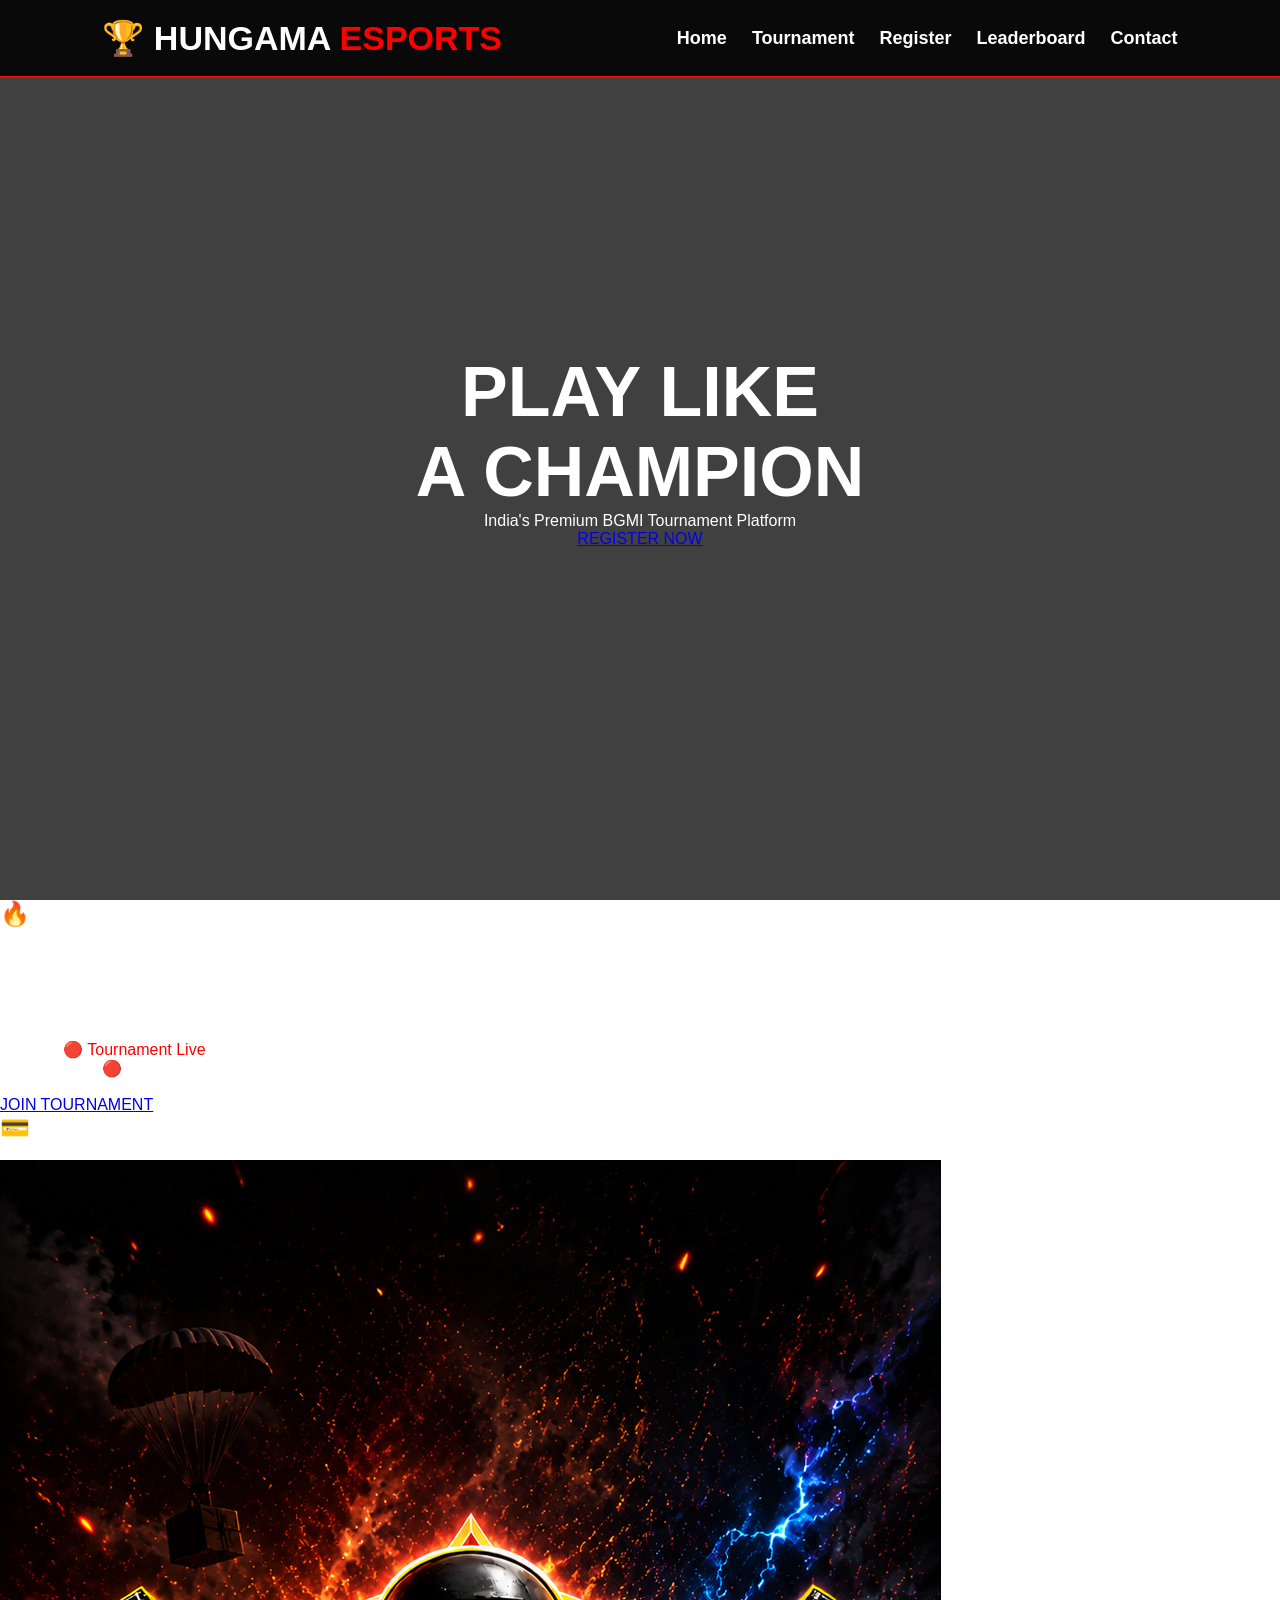
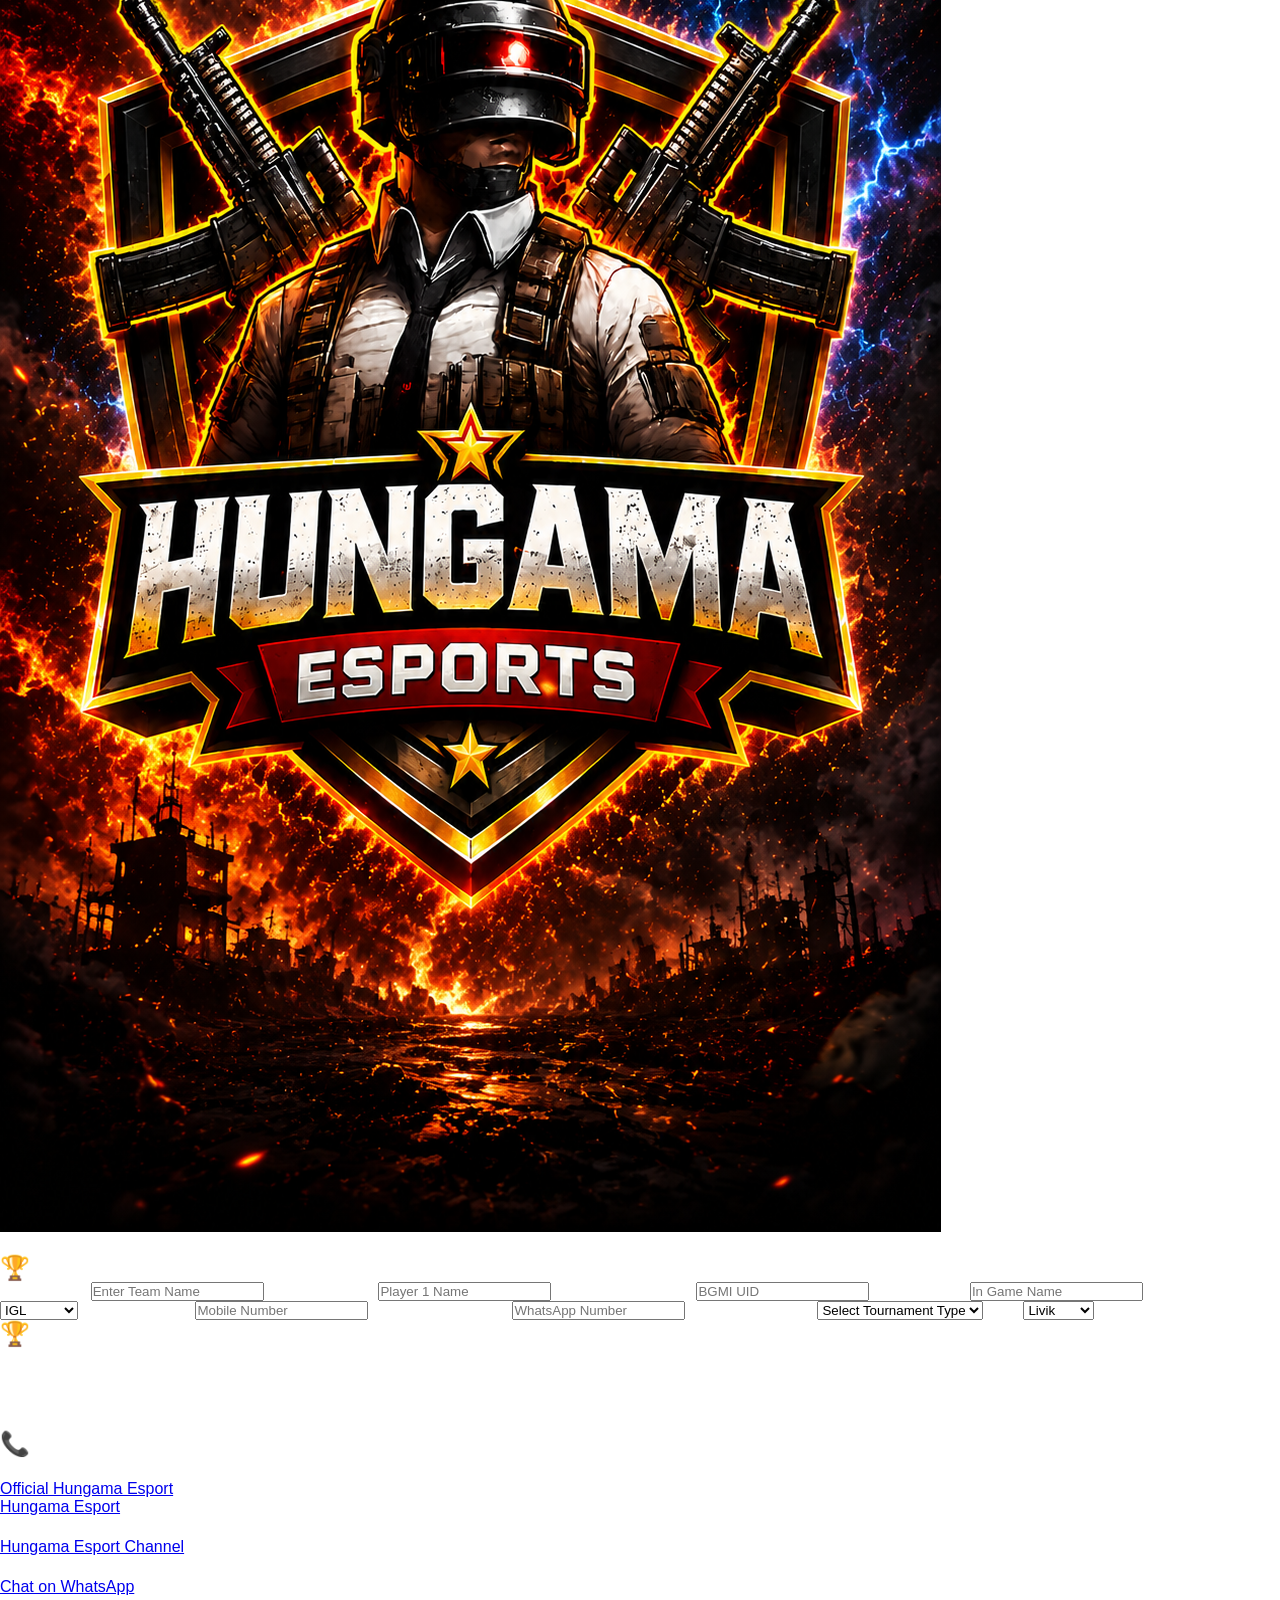
==== commit 630879dc: "Update index.html" ====
--- a/index.html
+++ b/index.html
@@ -5,7 +5,7 @@
 <meta charset="UTF-8">
 <meta name="viewport" content="width=device-width, initial-scale=1.0">
 
-<title>Hungama Esports</title>
+<title>Hungama Esports | BGMI Tournament</title>
 
 <link rel="stylesheet" href="style.css">
 
@@ -15,14 +15,12 @@
 
 <body>
 
-<!-- HEADER -->
+<!-- ================= HEADER ================= -->
 
 <header class="header">
 
 <div class="logo">
-
 🏆 HUNGAMA <span>ESPORTS</span>
-
 </div>
 
 <nav>
@@ -31,49 +29,41 @@
 
 <a href="#tournament">Tournament</a>
 
+<a href="#register">Register</a>
+
 <a href="#leaderboard">Leaderboard</a>
 
 <a href="#contact">Contact</a>
 
-<a href="#register" class="register-btn">Register</a>
-
 </nav>
 
 </header>
 
-<!-- HERO -->
+<!-- ================= HERO ================= -->
 
 <section id="home" class="hero">
 
 <div class="overlay">
 
 <h1>
-
 PLAY LIKE
-
 <br>
-
 <span>A CHAMPION</span>
-
 </h1>
 
 <p>
-
 India's Premium BGMI Tournament Platform
-
 </p>
 
 <a href="#register" class="btn">
-
-JOIN NOW
-
+REGISTER NOW
 </a>
 
 </div>
 
 </section>
 
-<!-- TOURNAMENT -->
+<!-- ================= TOURNAMENT ================= -->
 
 <section id="tournament" class="cards">
 
@@ -89,33 +79,47 @@
 
 <p><b>3rd Prize :</b> ₹50</p>
 
-<p><b>Date :</b> 25 June</p>
+<p><b>Date :</b> 30 June 2026</p>
 
 <p><b>Time :</b> 6:00 PM</p>
 
+<p><b>Status :</b>
+<span id="status">Loading...</span>
+</p>
+
+<p><b>Countdown :</b>
+<span id="countdown">Loading...</span>
+</p>
+
+<p><b>Current Time :</b>
+<span id="liveTime">Loading...</span>
+</p>
+
 <a href="#register" class="btn">
-
-REGISTER NOW
-
+JOIN TOURNAMENT
 </a>
 
 </div>
 
 <div class="card">
 
-<h2>💳 PAYMENT</h2>
-
-<p>Scan QR Code</p>
-
-<img src="f89ac5e8-5df2-4eb0-aceb-96f183080add.png" class="qr">
-
-<p>Pay Entry Fee Before Registration</p>
+<h2>💳 PAYMENT QR</h2>
+
+<p>Scan QR Code & Pay Entry Fee</p>
+
+<img src="f89ac5e8-5df2-4eb0-aceb-96f183080add.png"
+class="qr"
+alt="QR Code">
+
+<p>
+After payment upload screenshot in registration form.
+</p>
 
 </div>
 
 </section>
 
-<!-- REGISTRATION -->
+<!-- ================= REGISTRATION ================= -->
 
 <section id="register">
 
@@ -125,49 +129,84 @@
 
 <form id="registrationForm">
 
-<label>Team Name</label>
-
-<input type="text" required>
-
-<label>Player 1 Name</label>
-
-<input type="text" required>
-
-<label>Player 1 BGMI UID</label>
-
-<input type="number" required>
-
-<label>Player 1 IGN</label>
-
-<input type="text" required>
-
-<label>Player 1 Role</label>
-
-<select>
-
-<option>IGL</option>
-
-<option>Rusher</option>
-
-<option>Assaulter</option>
-
-<option>Spotter</option>
+<label for="teamName">Team Name</label>
+
+<input
+type="text"
+id="teamName"
+name="teamName"
+placeholder="Enter Team Name"
+required>
+
+<label for="player1Name">Player 1 Name</label>
+
+<input
+type="text"
+id="player1Name"
+name="player1Name"
+placeholder="Player 1 Name"
+required>
+
+<label for="player1UID">Player 1 BGMI UID</label>
+
+<input
+type="number"
+id="player1UID"
+name="player1UID"
+placeholder="BGMI UID"
+required>
+
+<label for="player1IGN">Player 1 IGN</label>
+
+<input
+type="text"
+id="player1IGN"
+name="player1IGN"
+placeholder="In Game Name"
+required>
+
+<label for="player1Role">Player 1 Role</label>
+
+<select
+id="player1Role"
+name="player1Role">
+
+<option value="IGL">IGL</option>
+
+<option value="Rusher">Rusher</option>
+
+<option value="Assaulter">Assaulter</option>
+
+<option value="Spotter">Spotter</option>
 
 </select>
 
-<label>Mobile Number</label>
-
-<input type="number" required>
-
-<label>WhatsApp Number</label>
-
-<input type="number" required>
-
-<label>Tournament Type</label>
-
-<select id="tournamentType" onchange="showPlayers()">
-
-<option value="">Select</option>
+<label for="mobile">Mobile Number</label>
+
+<input
+type="tel"
+id="mobile"
+name="mobile"
+placeholder="Mobile Number"
+required>
+
+<label for="whatsapp">WhatsApp Number</label>
+
+<input
+type="tel"
+id="whatsapp"
+name="whatsapp"
+placeholder="WhatsApp Number"
+required>
+
+<label for="tournamentType">Tournament Type</label>
+
+<select
+id="tournamentType"
+name="tournamentType"
+onchange="showPlayers()">
+
+<option value="">Select Tournament Type</option>
 
 <option value="solo">Solo</option>
 
@@ -177,227 +216,312 @@
 
 </select>
 
-<label>Map</label>
-
-<select>
+<label for="map">Map</label>
+
+<select id="map" name="map">
 
 <option>Livik</option>
 
 <option>Erangel</option>
 
+<option>Miramar</option>
+
 <option>Sanhok</option>
 
-<option>Miramar</option>
-
 </select>
 
 <div id="duoFields" style="display:none;">
-    <label>Player 2 Name</label>
-
-<input type="text">
-
-<label>Player 2 BGMI UID</label>
-
-<input type="number">
-
-<label>Player 2 IGN</label>
-
-<input type="text">
-
-<label>Player 2 Role</label>
-
-<select>
-
-<option>IGL</option>
-
-<option>Rusher</option>
-
-<option>Assaulter</option>
-
-<option>Spotter</option>
+    <!-- ================= PLAYER 2 ================= -->
+
+<label for="player2Name">Player 2 Name</label>
+
+<input
+type="text"
+id="player2Name"
+name="player2Name"
+placeholder="Player 2 Name">
+
+<label for="player2UID">Player 2 BGMI UID</label>
+
+<input
+type="number"
+id="player2UID"
+name="player2UID"
+placeholder="BGMI UID">
+
+<label for="player2IGN">Player 2 IGN</label>
+
+<input
+type="text"
+id="player2IGN"
+name="player2IGN"
+placeholder="In Game Name">
+
+<label for="player2Role">Player 2 Role</label>
+
+<select
+id="player2Role"
+name="player2Role">
+
+<option value="IGL">IGL</option>
+<option value="Rusher">Rusher</option>
+<option value="Assaulter">Assaulter</option>
+<option value="Spotter">Spotter</option>
 
 </select>
 
 </div>
 
+<!-- ================= PLAYER 3 & PLAYER 4 ================= -->
+
 <div id="squadFields" style="display:none;">
 
 <h2>Player 3</h2>
 
-<label>Player 3 Name</label>
-
-<input type="text">
-
-<label>Player 3 BGMI UID</label>
-
-<input type="number">
-
-<label>Player 3 IGN</label>
-
-<input type="text">
-
-<label>Player 3 Role</label>
-
-<select>
-
-<option>IGL</option>
-
-<option>Rusher</option>
-
-<option>Assaulter</option>
-
-<option>Spotter</option>
+<label for="player3Name">Player 3 Name</label>
+
+<input
+type="text"
+id="player3Name"
+name="player3Name"
+placeholder="Player 3 Name">
+
+<label for="player3UID">Player 3 BGMI UID</label>
+
+<input
+type="number"
+id="player3UID"
+name="player3UID"
+placeholder="BGMI UID">
+
+<label for="player3IGN">Player 3 IGN</label>
+
+<input
+type="text"
+id="player3IGN"
+name="player3IGN"
+placeholder="In Game Name">
+
+<label for="player3Role">Player 3 Role</label>
+
+<select
+id="player3Role"
+name="player3Role">
+
+<option value="IGL">IGL</option>
+<option value="Rusher">Rusher</option>
+<option value="Assaulter">Assaulter</option>
+<option value="Spotter">Spotter</option>
 
 </select>
 
 <h2>Player 4</h2>
 
-<label>Player 4 Name</label>
-
-<input type="text">
-
-<label>Player 4 BGMI UID</label>
-
-<input type="number">
-
-<label>Player 4 IGN</label>
-
-<input type="text">
-
-<label>Player 4 Role</label>
-
-<select>
-
-<option>IGL</option>
-
-<option>Rusher</option>
-
-<option>Assaulter</option>
-
-<option>Spotter</option>
+<label for="player4Name">Player 4 Name</label>
+
+<input
+type="text"
+id="player4Name"
+name="player4Name"
+placeholder="Player 4 Name">
+
+<label for="player4UID">Player 4 BGMI UID</label>
+
+<input
+type="number"
+id="player4UID"
+name="player4UID"
+placeholder="BGMI UID">
+
+<label for="player4IGN">Player 4 IGN</label>
+
+<input
+type="text"
+id="player4IGN"
+name="player4IGN"
+placeholder="In Game Name">
+
+<label for="player4Role">Player 4 Role</label>
+
+<select
+id="player4Role"
+name="player4Role">
+
+<option value="IGL">IGL</option>
+<option value="Rusher">Rusher</option>
+<option value="Assaulter">Assaulter</option>
+<option value="Spotter">Spotter</option>
 
 </select>
 
-<label>Payment Screenshot</label>
-
-<input type="file" accept="image/*">
+<label for="payment">Payment Screenshot</label>
+
+<input
+type="file"
+id="payment"
+name="payment"
+accept="image/*">
 
 <label>
 
-<input type="checkbox" id="agree">
-
-I Agree Tournament Rules
+<input
+type="checkbox"
+id="agree"
+required>
+
+I agree to all Tournament Rules.
 
 </label>
 
 <button type="submit">
-
 SUBMIT REGISTRATION
-
 </button>
 
+</div>
+
 </form>
 
 </div>
 
+    </section>
+    <!-- ================= LEADERBOARD ================= -->
+
+<section id="leaderboard">
+
+<div class="container">
+
+<h1>🏆 Leaderboard</h1>
+
+<table>
+
+<thead>
+
+<tr>
+
+<th>Rank</th>
+
+<th>Team</th>
+
+<th>Kills</th>
+
+</tr>
+
+</thead>
+
+<tbody>
+
+<tr>
+
+<td>1</td>
+
+<td>Hungama Warriors</td>
+
+<td>32</td>
+
+</tr>
+
+<tr>
+
+<td>2</td>
+
+<td>Alpha Squad</td>
+
+<td>28</td>
+
+</tr>
+
+<tr>
+
+<td>3</td>
+
+<td>Legend Esports</td>
+
+<td>25</td>
+
+</tr>
+
+</tbody>
+
+</table>
+
+</div>
+
 </section>
 
-<section id="leaderboard">
-
-<h1>🏆 Leaderboard</h1>
-
-<table>
-
-<tr>
-
-<th>Rank</th>
-
-<th>Team</th>
-
-<th>Kills</th>
-
-</tr>
-
-<tr>
-
-<td>1</td>
-
-<td>Hungama Warriors</td>
-
-<td>32</td>
-
-</tr>
-
-<tr>
-
-<td>2</td>
-
-<td>Alpha Squad</td>
-
-<td>28</td>
-
-</tr>
-
-<tr>
-
-<td>3</td>
-
-<td>Legend Esports</td>
-
-<td>25</td>
-
-</tr>
-
-</table>
-
-    </section>
-    <!-- CONTACT -->
-
-<section id="contact" class="contact">
-
-<h2>📞 Contact & Support</h2>
-
-<div class="contact-box">
+<!-- ================= CONTACT ================= -->
+
+<section id="contact">
+
+<div class="container">
+
+<h1>📞 Contact & Support</h1>
 
 <h3>Instagram</h3>
 
 <p>
+
 <a href="https://www.instagram.com/official_hungama_esport" target="_blank">
+
 Official Hungama Esport
+
 </a>
-</p>
-
-<p>
+
+</p>
+
+<p>
+
 <a href="https://www.instagram.com/hungama_esport" target="_blank">
+
 Hungama Esport
+
 </a>
+
 </p>
 
 <h3>YouTube</h3>
 
 <p>
+
 <a href="https://youtube.com/@hungama_esport" target="_blank">
+
 Hungama Esport Channel
+
 </a>
-</p>
-
-<h3>Tournament QR Payment</h3>
-
-<img src="f89ac5e8-5df2-4eb0-aceb-96f183080add.png" class="qr" alt="QR Code">
-
-<p>Scan QR Code & Pay Tournament Entry Fee</p>
+
+</p>
+
+<h3>WhatsApp Support</h3>
+
+<p>
+
+<a href="https://wa.me/91XXXXXXXXXX" target="_blank">
+
+Chat on WhatsApp
+
+</a>
+
+</p>
 
 </div>
 
 </section>
 
+<!-- ================= FOOTER ================= -->
+
 <footer>
 
-<p>© 2026 Hungama Esports. All Rights Reserved.</p>
+<p>
+
+© 2026 Hungama Esports. All Rights Reserved.
+
+</p>
 
 </footer>
 
+<!-- ================= SCRIPT ================= -->
+
 <script src="script.js"></script>
 
 </body>
+
 </html>
--- a/style.css
+++ b/style.css
@@ -1,602 +1,384 @@
-/* ===== RESET & BASE ===== */
-* {
-  margin: 0;
-  padding: 0;
-  box-sizing: border-box;
-}
-
-body {
-  font-family: 'Segoe UI', Tahoma, Geneva, Verdana, sans-serif;
-  background: #0d0d0d;
-  color: #ffffff;
-  line-height: 1.6;
-}
-
-a {
-  text-decoration: none;
-  color: inherit;
-}
-
-img {
-  max-width: 100%;
-  display: block;
-}
-
-/* ===== SCROLLBAR ===== */
-::-webkit-scrollbar {
-  width: 8px;
-}
-::-webkit-scrollbar-track {
-  background: #0d0d0d;
-}
-::-webkit-scrollbar-thumb {
-  background: #ff2d2d;
-  border-radius: 10px;
-}
-::-webkit-scrollbar-thumb:hover {
-  background: #ffd700;
-}
-
-/* ===== UTILITY ===== */
-.container {
-  max-width: 1200px;
-  margin: 0 auto;
-  padding: 0 20px;
-}
-
-.section-title {
-  font-size: 2.5rem;
-  font-weight: 700;
-  color: #ffd700;
-  text-align: center;
-  margin-bottom: 2rem;
-  text-transform: uppercase;
-  letter-spacing: 2px;
-  position: relative;
-}
-.section-title::after {
-  content: '';
-  display: block;
-  width: 80px;
-  height: 4px;
-  background: linear-gradient(90deg, #ff2d2d, #ffd700);
-  margin: 10px auto 0;
-  border-radius: 4px;
-}
-
-/* ===== BUTTONS ===== */
-.btn {
-  display: inline-block;
-  padding: 14px 36px;
-  border: none;
-  border-radius: 50px;
-  font-size: 1.1rem;
-  font-weight: 700;
-  text-transform: uppercase;
-  letter-spacing: 1.5px;
-  cursor: pointer;
-  transition: all 0.3s ease;
-  position: relative;
-  overflow: hidden;
-}
-
-.btn-primary {
-  background: linear-gradient(135deg, #ff2d2d, #cc0000);
-  color: #fff;
-  box-shadow: 0 0 20px rgba(255, 45, 45, 0.4);
-}
-.btn-primary:hover {
-  transform: translateY(-3px) scale(1.04);
-  box-shadow: 0 0 35px rgba(255, 45, 45, 0.7);
-}
-.btn-primary::after {
-  content: '';
-  position: absolute;
-  top: -50%;
-  left: -50%;
-  width: 200%;
-  height: 200%;
-  background: radial-gradient(circle, rgba(255, 215, 0, 0.2) 0%, transparent 60%);
-  opacity: 0;
-  transition: opacity 0.5s;
-}
-.btn-primary:hover::after {
-  opacity: 1;
-}
-
-.btn-gold {
-  background: linear-gradient(135deg, #ffd700, #e6b800);
-  color: #0d0d0d;
-  box-shadow: 0 0 20px rgba(255, 215, 0, 0.3);
-}
-.btn-gold:hover {
-  transform: translateY(-3px) scale(1.04);
-  box-shadow: 0 0 40px rgba(255, 215, 0, 0.6);
-}
-
-.btn-outline {
-  background: transparent;
-  color: #ffd700;
-  border: 2px solid #ffd700;
-}
-.btn-outline:hover {
-  background: #ffd700;
-  color: #0d0d0d;
-  transform: translateY(-3px);
-  box-shadow: 0 0 30px rgba(255, 215, 0, 0.3);
-}
-
-/* ===== STICKY NAVBAR ===== */
-.navbar {
-  position: sticky;
-  top: 0;
-  z-index: 1000;
-  background: #0d0d0d;
-  padding: 12px 0;
-  border-bottom: 2px solid #ff2d2d;
-  box-shadow: 0 4px 20px rgba(255, 45, 45, 0.2);
-}
-
-.navbar .container {
-  display: flex;
-  align-items: center;
-  justify-content: space-between;
-  flex-wrap: wrap;
-}
-
-.nav-logo {
-  font-size: 1.8rem;
-  font-weight: 900;
-  color: #ffd700;
-  letter-spacing: 2px;
-}
-.nav-logo span {
-  color: #ff2d2d;
-}
-
-.nav-links {
-  display: flex;
-  gap: 2rem;
-  list-style: none;
-  font-weight: 600;
-}
-.nav-links a {
-  color: #ffffff;
-  transition: color 0.3s;
-  font-size: 1rem;
-}
-.nav-links a:hover {
-  color: #ffd700;
-}
-
-.nav-toggle {
-  display: none;
-  font-size: 1.8rem;
-  color: #fff;
-  cursor: pointer;
-}
-
-/* ===== LIVE BANNER ===== */
-.live-banner {
-  background: #ff2d2d;
-  color: #fff;
-  padding: 8px 0;
-  overflow: hidden;
-  white-space: nowrap;
-  border-bottom: 2px solid #ffd700;
-}
-.live-banner .scroll-text {
-  display: inline-block;
-  animation: scrollBanner 20s linear infinite;
-  font-weight: 700;
-  font-size: 1.1rem;
-  letter-spacing: 1px;
-}
-.live-banner .scroll-text i {
-  margin: 0 20px;
-  color: #ffd700;
-}
-
-@keyframes scrollBanner {
-  0% { transform: translateX(100%); }
-  100% { transform: translateX(-100%); }
-}
-
-/* ===== HERO SECTION ===== */
-.hero {
-  min-height: 100vh;
-  background: url('https://images.unsplash.com/photo-1542751371-adc38448a05e?w=1600') center/cover no-repeat;
-  position: relative;
-  display: flex;
-  align-items: center;
-  justify-content: center;
-  text-align: center;
-  padding: 20px;
-}
-
-.hero::before {
-  content: '';
-  position: absolute;
-  inset: 0;
-  background: rgba(13, 13, 13, 0.7);
-  backdrop-filter: blur(2px);
-}
-
-.hero-content {
-  position: relative;
-  z-index: 2;
-  max-width: 800px;
-}
-
-.hero-content h1 {
-  font-size: 4.5rem;
-  font-weight: 900;
-  color: #ffd700;
-  text-shadow: 0 0 30px rgba(255, 215, 0, 0.4);
-  letter-spacing: 4px;
-  margin-bottom: 0.5rem;
-}
-.hero-content h1 span {
-  color: #ff2d2d;
-}
-
-.hero-content p {
-  font-size: 1.6rem;
-  color: #ffffff;
-  margin-bottom: 2rem;
-  text-shadow: 0 2px 10px rgba(0,0,0,0.8);
-  font-weight: 300;
-}
-
-.hero-buttons {
-  display: flex;
-  gap: 1.5rem;
-  justify-content: center;
-  flex-wrap: wrap;
-}
-
-/* ===== TOURNAMENT CARDS ===== */
-.tournament-grid {
-  display: grid;
-  grid-template-columns: repeat(auto-fit, minmax(280px, 1fr));
-  gap: 2rem;
-  margin: 2rem 0;
-}
-
-.tournament-card {
-  background: #161616;
-  border: 2px solid #ff2d2d;
-  border-radius: 15px;
-  padding: 1.5rem;
-  transition: all 0.3s ease;
-  box-shadow: 0 8px 20px rgba(0,0,0,0.6);
-  display: flex;
-  flex-direction: column;
-}
-.tournament-card:hover {
-  transform: scale(1.03);
-  border-color: #ffd700;
-  box-shadow: 0 0 30px rgba(255, 45, 45, 0.3);
-}
-
-.tournament-card .map-img {
-  width: 100%;
-  height: 160px;
-  background: #2a2a2a;
-  border-radius: 10px;
-  margin-bottom: 1rem;
-  display: flex;
-  align-items: center;
-  justify-content: center;
-  color: #999;
-  font-weight: 600;
-  background-image: url('https://images.unsplash.com/photo-1542751371-adc38448a05e?w=400');
-  background-size: cover;
-  background-position: center;
-  border: 1px solid #333;
-}
-.tournament-card .map-name {
-  font-size: 1.3rem;
-  font-weight: 700;
-  color: #ffd700;
-  margin-bottom: 0.5rem;
-}
-.tournament-card .details {
-  display: flex;
-  flex-wrap: wrap;
-  justify-content: space-between;
-  color: #ccc;
-  font-size: 0.95rem;
-  margin: 0.5rem 0;
-}
-.tournament-card .details span {
-  background: #222;
-  padding: 4px 12px;
-  border-radius: 20px;
-}
-.tournament-card .btn {
-  margin-top: 1.2rem;
-  align-self: center;
-  width: 100%;
-  text-align: center;
-}
-
-/* ===== REGISTRATION FORM ===== */
-.form-glass {
-  background: rgba(22, 22, 22, 0.7);
-  backdrop-filter: blur(12px);
-  -webkit-backdrop-filter: blur(12px);
-  border-radius: 20px;
-  padding: 2.5rem;
-  border: 1px solid rgba(255, 45, 45, 0.3);
-  max-width: 700px;
-  margin: 0 auto;
-  box-shadow: 0 8px 40px rgba(0,0,0,0.8);
-}
-
-.form-group {
-  margin-bottom: 1.5rem;
-}
-.form-group label {
-  display: block;
-  font-weight: 600;
-  color: #ffd700;
-  margin-bottom: 6px;
-}
-.form-group input,
-.form-group select,
-.form-group textarea {
-  width: 100%;
-  padding: 14px 18px;
-  background: #ffffff;
-  border: 2px solid #ccc;
-  border-radius: 12px;
-  color: #0d0d0d;
-  font-size: 1rem;
-  transition: border-color 0.3s, box-shadow 0.3s;
-  outline: none;
-}
-.form-group input:focus,
-.form-group select:focus,
-.form-group textarea:focus {
-  border-color: #ff2d2d;
-  box-shadow: 0 0 0 4px rgba(255, 45, 45, 0.2);
-}
-.form-group input::placeholder {
-  color: #888;
-}
-.form-row {
-  display: grid;
-  grid-template-columns: 1fr 1fr;
-  gap: 1.2rem;
-}
-.form-submit {
-  width: 100%;
-  padding: 16px;
-  background: linear-gradient(135deg, #ff2d2d, #cc0000);
-  border: none;
-  border-radius: 50px;
-  font-size: 1.2rem;
-  font-weight: 700;
-  color: #fff;
-  cursor: pointer;
-  transition: all 0.3s;
-  box-shadow: 0 0 20px rgba(255, 45, 45, 0.3);
-}
-.form-submit:hover {
-  transform: translateY(-3px);
-  box-shadow: 0 0 40px rgba(255, 45, 45, 0.6);
-}
-
-/* ===== LEADERBOARD ===== */
-.leaderboard {
-  background: #161616;
-  border-radius: 20px;
-  padding: 1.5rem;
-  border: 1px solid #333;
-  overflow-x: auto;
-}
-.leaderboard table {
-  width: 100%;
-  border-collapse: collapse;
-  font-size: 1rem;
-}
-.leaderboard th {
-  background: #0d0d0d;
-  color: #ffd700;
-  padding: 12px 16px;
-  text-align: left;
-  font-weight: 700;
-  text-transform: uppercase;
-  border-bottom: 2px solid #ff2d2d;
-}
-.leaderboard td {
-  padding: 12px 16px;
-  border-bottom: 1px solid #2a2a2a;
-  color: #eee;
-}
-.leaderboard tr:hover td {
-  background: rgba(255, 45, 45, 0.05);
-}
-.leaderboard .rank-1 { color: #ffd700; font-weight: 700; }
-.leaderboard .rank-2 { color: #c0c0c0; font-weight: 700; }
-.leaderboard .rank-3 { color: #cd7f32; font-weight: 700; }
-
-/* ===== PAYMENT BOX ===== */
-.payment-box {
-  background: #161616;
-  border-radius: 20px;
-  padding: 2rem;
-  text-align: center;
-  border: 1px solid #ff2d2d;
-  max-width: 500px;
-  margin: 0 auto;
-}
-.payment-box .qr-placeholder {
-  width: 180px;
-  height: 180px;
-  background: #fff;
-  margin: 0 auto 1.5rem;
-  border-radius: 20px;
-  display: flex;
-  align-items: center;
-  justify-content: center;
-  font-size: 4rem;
-  color: #0d0d0d;
-  border: 4px solid #ffd700;
-  box-shadow: 0 0 30px rgba(255, 215, 0, 0.2);
-}
-.payment-box .upi-id {
-  font-size: 1.3rem;
-  color: #ffd700;
-  font-weight: 700;
-  margin-bottom: 1rem;
-}
-.payment-box .upload-btn {
-  background: #ff2d2d;
-  color: #fff;
-  border: none;
-  padding: 12px 28px;
-  border-radius: 40px;
-  font-weight: 600;
-  cursor: pointer;
-  transition: 0.3s;
-}
-.payment-box .upload-btn:hover {
-  background: #ffd700;
-  color: #0d0d0d;
-}
-
-/* ===== GALLERY ===== */
-.gallery-grid {
-  display: grid;
-  grid-template-columns: repeat(auto-fit, minmax(200px, 1fr));
-  gap: 1.5rem;
-}
-.gallery-item {
-  background: #161616;
-  border-radius: 15px;
-  overflow: hidden;
-  border: 1px solid #333;
-  transition: 0.3s;
-  aspect-ratio: 1/1;
-  display: flex;
-  align-items: center;
-  justify-content: center;
-  color: #999;
-  font-weight: 600;
-  background-size: cover;
-  background-position: center;
-}
-.gallery-item:hover {
-  transform: scale(1.04);
-  border-color: #ffd700;
-  box-shadow: 0 0 25px rgba(255, 215, 0, 0.2);
-}
-
-/* ===== FOOTER ===== */
-.footer {
-  background: #0d0d0d;
-  border-top: 2px solid #ff2d2d;
-  padding: 2.5rem 0 1.5rem;
-  margin-top: 3rem;
-}
-.footer .container {
-  display: flex;
-  flex-direction: column;
-  align-items: center;
-  gap: 1.2rem;
-}
-.footer .social-icons {
-  display: flex;
-  gap: 2rem;
-  font-size: 2rem;
-}
-.footer .social-icons a {
-  color: #fff;
-  transition: color 0.3s, transform 0.3s;
-}
-.footer .social-icons a:hover {
-  color: #ffd700;
-  transform: translateY(-5px);
-}
-.footer .contact-info {
-  color: #999;
-  font-size: 1rem;
-}
-.footer .contact-info i {
-  margin-right: 8px;
-  color: #ff2d2d;
-}
-.footer .copyright {
-  color: #666;
-  font-size: 0.9rem;
-  margin-top: 1rem;
-  border-top: 1px solid #222;
-  padding-top: 1rem;
-  width: 100%;
-  text-align: center;
-}
-
-/* ===== RESPONSIVE ===== */
-@media (max-width: 768px) {
-  .nav-links {
-    display: none;
-    width: 100%;
-    flex-direction: column;
-    align-items: center;
-    gap: 1rem;
-    padding: 1rem 0;
+/* ===========================
+   HUNGAMA ESPORTS CSS
+   PART 1
+=========================== */
+
+*{
+    margin:0;
+    padding:0;
+    box-sizing:border-box;
+    font-family:'Poppins',sans-serif;
+    scroll-behavior:smooth;
+}
+
+body{
+    background:
+    linear-gradient(rgba(0,0,0,.75),rgba(0,0,0,.75)),
+    url("31585.jpg");
+    background-size:cover;
+    background-position:center;
+    background-attachment:fixed;
+    color:#fff;
+}
+
+/* HEADER */
+
+header{
+    width:100%;
+    position:fixed;
+    top:0;
+    left:0;
+    background:rgba(0,0,0,.85);
+    display:flex;
+    justify-content:space-between;
+    align-items:center;
+    padding:18px 8%;
+    z-index:999;
+    border-bottom:2px solid red;
+}
+
+.logo{
+    font-size:34px;
+    font-weight:800;
+    color:#fff;
+}
+
+.logo span{
+    color:red;
+}
+
+nav{
+    display:flex;
+    gap:25px;
+}
+
+nav a{
+    color:#fff;
+    text-decoration:none;
+    font-size:18px;
+    font-weight:600;
+    transition:.3s;
+}
+
+nav a:hover{
+    color:red;
+}
+
+/* HERO */
+
+.hero{
+    min-height:100vh;
+    display:flex;
+    justify-content:center;
+    align-items:center;
+    text-align:center;
+    padding:120px 20px;
+}
+
+.overlay{
+    width:100%;
+}
+
+.hero h1{
+    font-size:70px;
+    font-weight:800
+  /* ===========================
+   TOURNAMENT CARDS
+=========================== */
+
+.cards{
+    width:90%;
+    margin:80px auto;
+    display:grid;
+    grid-template-columns:repeat(auto-fit,minmax(320px,1fr));
+    gap:30px;
+}
+
+.card{
+    background:#111;
+    border:2px solid red;
+    border-radius:20px;
+    padding:30px;
+    text-align:center;
+    transition:.4s;
+    box-shadow:0 0 15px rgba(255,0,0,.3);
+}
+
+.card:hover{
+    transform:translateY(-10px);
+    box-shadow:0 0 30px red;
+}
+
+.card h2{
+    color:red;
+    font-size:34px;
+    margin-bottom:20px;
+}
+
+.card p{
+    font-size:20px;
+    color:#eee;
+    margin:12px 0;
+}
+
+.qr{
+    width:250px;
+    max-width:100%;
+    border-radius:15px;
+    border:3px solid red;
+    margin:20px auto;
+    display:block;
+}
+
+/* ===========================
+   REGISTRATION FORM
+=========================== */
+
+.container{
+    width:90%;
+    max-width:650px;
+    margin:80px auto;
+    background:#111;
+    border:2px solid red;
+    border-radius:20px;
+    padding:35px;
+    box-shadow:0 0 20px rgba(255,0,0,.3);
+}
+
+.container h1{
+    text-align:center;
+    color:red;
+    margin-bottom:30px;
+    font-size:38px;
+}
+
+label{
+    display:block;
+    margin-top:18px;
+    margin-bottom:8px;
+    font-size:18px;
+    font-weight:600;
+}
+
+input,
+select{
+    width:100%;
+    padding:15px;
+    border:none;
+    outline:none;
+    border-radius:10px;
+    font-size:17px;
+    margin-bottom:15px;
+    background:#f2f2f2;
+    color:#000;
+}
+
+input:focus,
+select:focus{
+    box-shadow:0 0 15px red;
+}
+
+input[type="file"]{
+    background:#222;
+    color:#fff;
+    border:2px dashed red;
+}
+
+input[type="checkbox"]{
+    width:auto;
+    margin-right:10px;
+}
+
+button{
+    width:100%;
+    padding:16px;
+    margin-top:20px;
+    background:red;
+    color:white;
+    border:none;
+    border-radius:10px;
+    font-size:20px;
+    font-weight:bold;
+    cursor:pointer;
+    transition:.3s;
+}
+
+button:hover{
+    background:#ff2b2b;
+    transform:scale(1.03);
+    box-shadow:0 0 20px red;
+}
+/* ===========================
+   LEADERBOARD
+=========================== */
+
+#leaderboard{
+    width:90%;
+    max-width:1000px;
+    margin:80px auto;
+}
+
+#leaderboard h1,
+#leaderboard h2{
+    text-align:center;
+    color:red;
+    font-size:40px;
+    margin-bottom:30px;
+}
+
+table{
+    width:100%;
+    border-collapse:collapse;
+    background:#111;
+    border:2px solid red;
+    border-radius:15px;
+    overflow:hidden;
+}
+
+th{
+    background:red;
+    color:#fff;
+    padding:15px;
+    font-size:18px;
+}
+
+td{
+    text-align:center;
+    padding:15px;
+    border-top:1px solid #333;
+    font-size:17px;
+}
+
+tr:hover{
+    background:#1d1d1d;
+}
+
+/* ===========================
+   CONTACT
+=========================== */
+
+.contact{
+    width:90%;
+    max-width:800px;
+    margin:80px auto;
+}
+
+.contact h2{
+    text-align:center;
+    color:red;
+    margin-bottom:25px;
+}
+
+.contact-box{
+    background:#111;
+    border:2px solid red;
+    border-radius:20px;
+    padding:30px;
+    text-align:center;
+}
+
+.contact-box h3{
+    color:red;
+    margin:20px 0 10px;
+}
+
+.contact-box p{
+    margin:10px 0;
+}
+
+.contact-box a{
+    color:#fff;
+    text-decoration:none;
+}
+
+.contact-box a:hover{
+    color:red;
+}
+
+/* ===========================
+   FOOTER
+=========================== */
+
+footer{
+    margin-top:60px;
+    padding:25px;
+    text-align:center;
+    background:#000;
+    border-top:2px solid red;
+}
+
+footer p{
+    color:#bbb;
+    font-size:16px;
+}
+
+/* ===========================
+   RESPONSIVE
+=========================== */
+
+@media(max-width:768px){
+
+header{
+    flex-direction:column;
+    padding:15px;
+}
+
+nav{
+    flex-wrap:wrap;
+    justify-content:center;
+    margin-top:10px;
+    gap:15px;
+}
+
+.hero h1{
+    font-size:42px;
+}
+
+.hero p{
+    font-size:18px;
+}
+
+.logo{
+    font-size:26px;
+}
+
+.card h2{
+    font-size:28px;
+}
+
+.container{
+    padding:20px;
+}
+
+.container h1{
+    font-size:30px;
+}
+
+label{
+    font-size:16px;
+}
+
+input,
+select{
+    font-size:16px;
+}
+
+button{
+    font-size:18px;
+}
+
+th,
+td{
+    font-size:14px;
+    padding:10px;
+}
+
+.qr{
+    width:180px;
+}
+
+}
+
+html{
+    scroll-behavior:smooth;
   }
-  .nav-links.active {
-    display: flex;
-  }
-  .nav-toggle {
-    display: block;
-  }
-
-  .hero-content h1 {
-    font-size: 2.8rem;
-  }
-  .hero-content p {
-    font-size: 1.2rem;
-  }
-  .hero-buttons {
-    flex-direction: column;
-    align-items: center;
-  }
-
-  .section-title {
-    font-size: 2rem;
-  }
-  .form-row {
-    grid-template-columns: 1fr;
-  }
-  .tournament-grid {
-    grid-template-columns: 1fr;
-  }
-}
-
-@media (max-width: 480px) {
-  .hero-content h1 {
-    font-size: 2.2rem;
-  }
-  .navbar .container {
-    flex-wrap: wrap;
-  }
-  .live-banner .scroll-text {
-    font-size: 0.9rem;
-  }
-  .payment-box .qr-placeholder {
-    width: 140px;
-    height: 140px;
-    font-size: 3rem;
-  }
-                            }
-
-body {
-  background-image: url("background.jpg");
-  background-size: cover;
-  background-position: center;
-  background-repeat: no-repeat;
-}
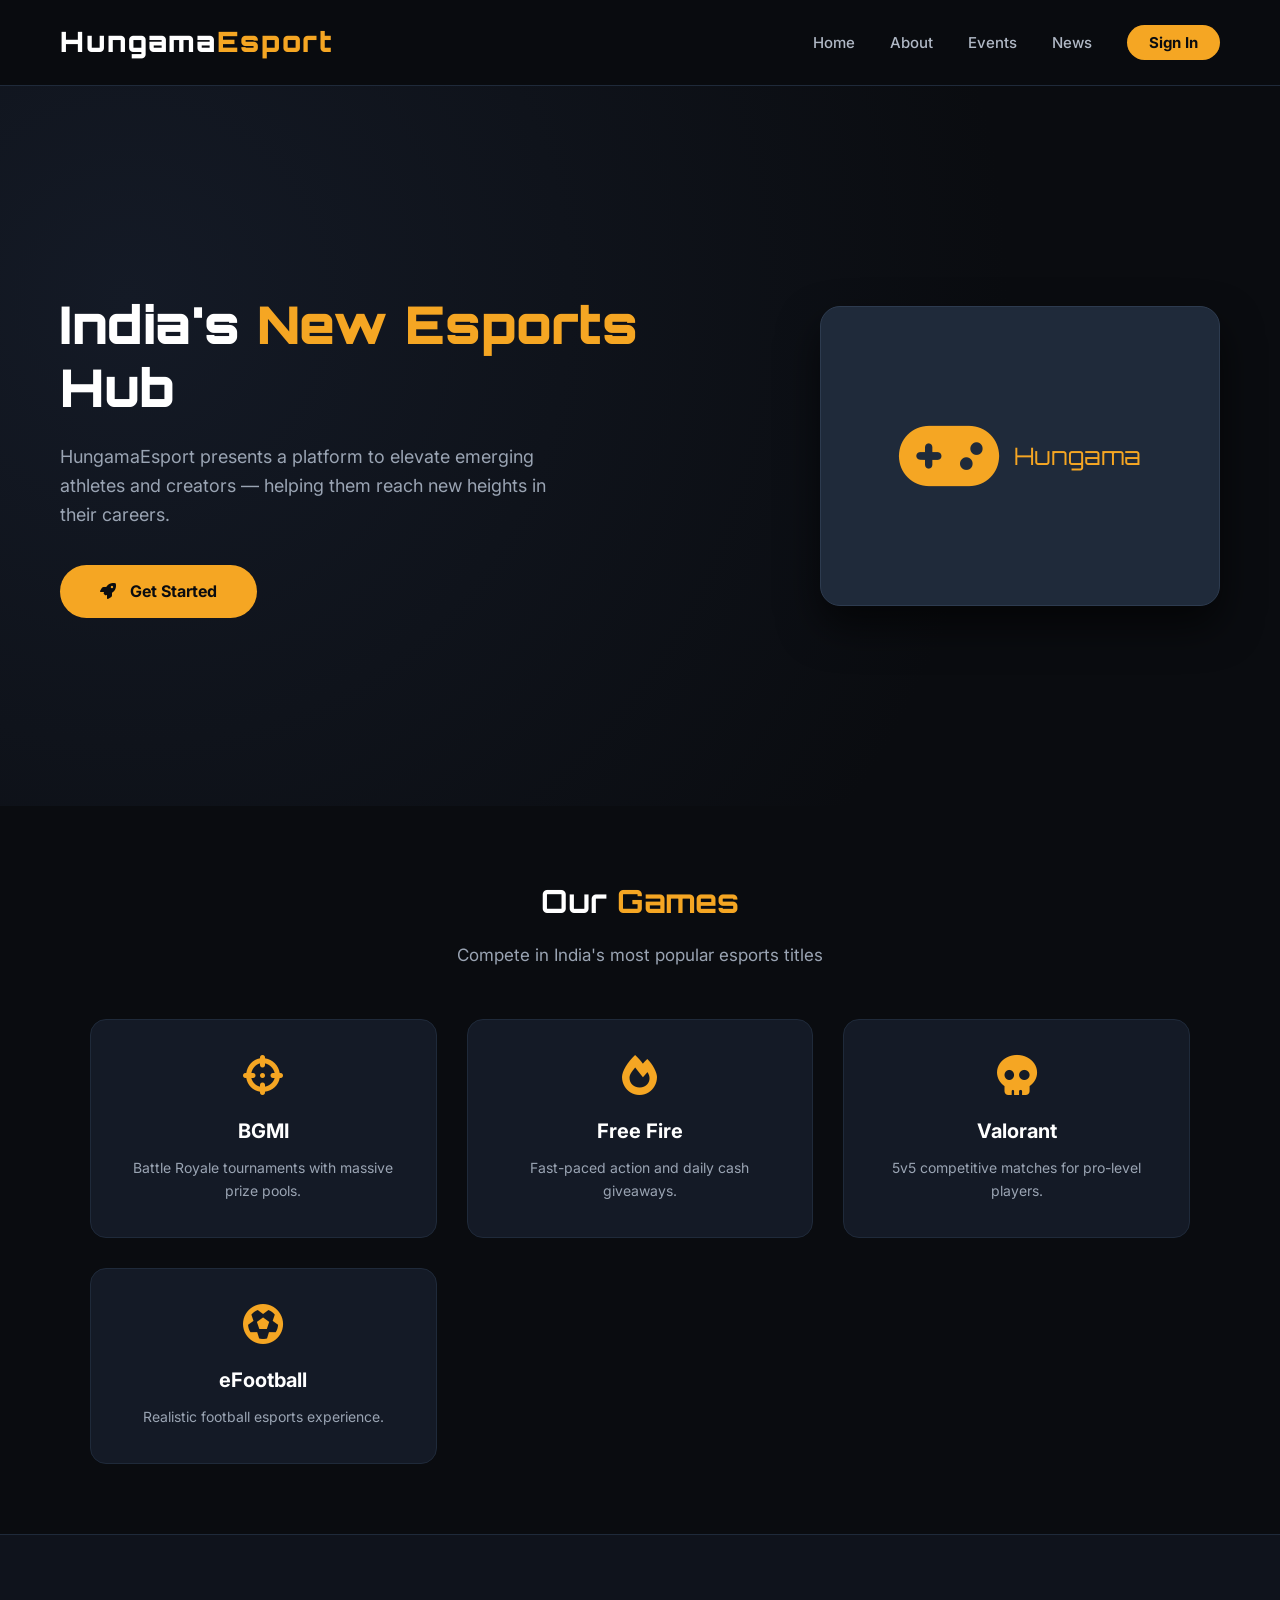
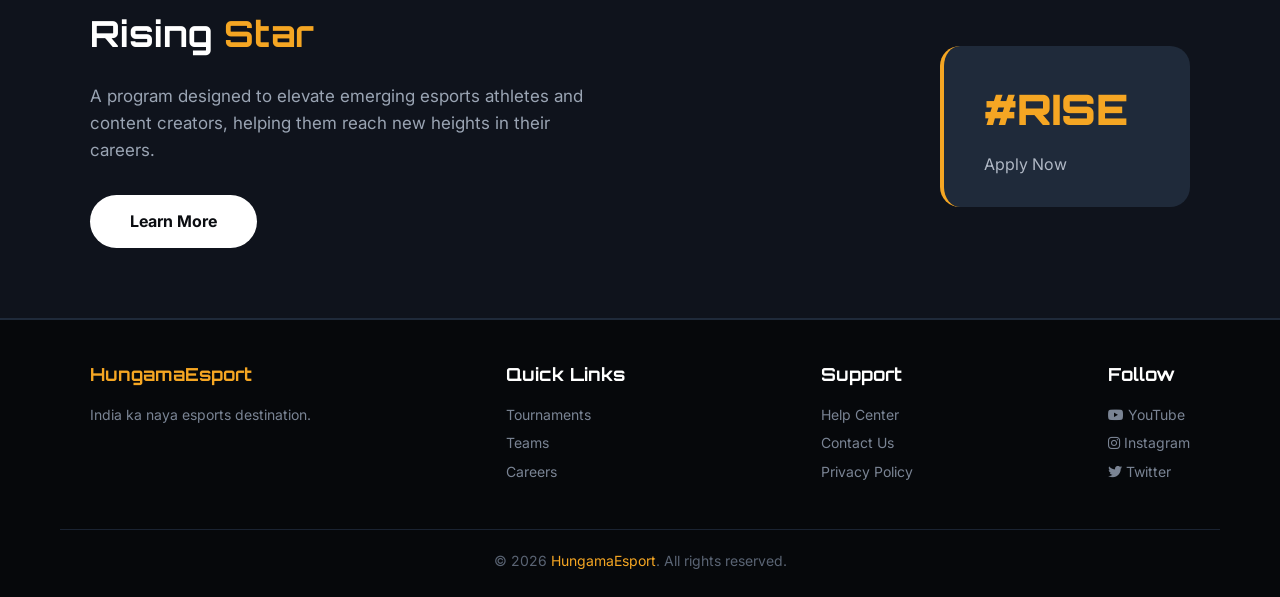
==== commit b06fb858: "Update index.html" ====
--- a/index.html
+++ b/index.html
@@ -1,527 +1,396 @@
 <!DOCTYPE html>
 <html lang="en">
 <head>
-
-<meta charset="UTF-8">
-<meta name="viewport" content="width=device-width, initial-scale=1.0">
-
-<title>Hungama Esports | BGMI Tournament</title>
-
-<link rel="stylesheet" href="style.css">
-
-<link href="https://fonts.googleapis.com/css2?family=Poppins:wght@300;400;500;600;700;800&display=swap" rel="stylesheet">
-
+  <meta charset="UTF-8" />
+  <meta name="viewport" content="width=device-width, initial-scale=1.0"/>
+  <title>Hungama Esports</title>
+  <!-- Google Fonts -->
+  <link href="https://fonts.googleapis.com/css2?family=Orbitron:wght@400;700;900&family=Inter:wght@400;500;600&display=swap" rel="stylesheet"/>
+  <!-- Font Awesome -->
+  <link rel="stylesheet" href="https://cdnjs.cloudflare.com/ajax/libs/font-awesome/6.0.0-beta3/css/all.min.css"/>
+  <style>
+    * {
+      margin: 0;
+      padding: 0;
+      box-sizing: border-box;
+    }
+
+    body {
+      background: #0a0c10;
+      color: #fff;
+      font-family: 'Inter', sans-serif;
+      line-height: 1.6;
+    }
+
+    /* ===== HEADER ===== */
+    header {
+      display: flex;
+      justify-content: space-between;
+      align-items: center;
+      padding: 20px 60px;
+      background: rgba(10, 12, 16, 0.95);
+      border-bottom: 1px solid #1f2a3a;
+      position: sticky;
+      top: 0;
+      z-index: 100;
+    }
+
+    .logo {
+      font-family: 'Orbitron', sans-serif;
+      font-size: 28px;
+      font-weight: 900;
+      letter-spacing: 2px;
+    }
+    .logo span {
+      color: #f5a623;
+    }
+
+    nav ul {
+      display: flex;
+      list-style: none;
+      gap: 35px;
+    }
+    nav ul li a {
+      color: #b0b8c5;
+      text-decoration: none;
+      font-weight: 500;
+      font-size: 15px;
+      transition: 0.3s;
+    }
+    nav ul li a:hover {
+      color: #f5a623;
+    }
+    .nav-btn {
+      background: #f5a623;
+      color: #0a0c10 !important;
+      padding: 8px 22px;
+      border-radius: 30px;
+      font-weight: 700 !important;
+    }
+    .nav-btn:hover {
+      background: #ffb83d;
+    }
+
+    /* ===== HERO ===== */
+    .hero {
+      display: flex;
+      align-items: center;
+      justify-content: space-between;
+      padding: 80px 60px 60px;
+      background: radial-gradient(circle at 10% 30%, #141a26, #0a0c10 70%);
+      min-height: 80vh;
+    }
+    .hero-content {
+      max-width: 50%;
+    }
+    .hero-content h1 {
+      font-family: 'Orbitron', sans-serif;
+      font-size: 52px;
+      font-weight: 900;
+      line-height: 1.2;
+    }
+    .hero-content h1 span {
+      color: #f5a623;
+    }
+    .hero-content p {
+      font-size: 18px;
+      color: #9aa4b3;
+      margin: 25px 0 35px;
+      max-width: 500px;
+    }
+    .btn-primary {
+      background: #f5a623;
+      color: #0a0c10;
+      padding: 14px 40px;
+      border-radius: 40px;
+      text-decoration: none;
+      font-weight: 700;
+      font-size: 16px;
+      display: inline-block;
+      transition: 0.3s;
+      border: none;
+      cursor: pointer;
+    }
+    .btn-primary:hover {
+      background: #ffb83d;
+      transform: scale(1.03);
+    }
+
+    .hero-image {
+      background: #1f2a3a;
+      width: 400px;
+      height: 300px;
+      border-radius: 20px;
+      display: flex;
+      align-items: center;
+      justify-content: center;
+      font-family: 'Orbitron', sans-serif;
+      font-size: 24px;
+      color: #f5a623;
+      border: 1px solid #2d3b4f;
+      box-shadow: 0 20px 40px rgba(0,0,0,0.6);
+    }
+    .hero-image i {
+      font-size: 80px;
+      margin-right: 15px;
+    }
+
+    /* ===== SECTION ===== */
+    section {
+      padding: 70px 60px;
+    }
+    .section-title {
+      font-family: 'Orbitron', sans-serif;
+      font-size: 32px;
+      text-align: center;
+      margin-bottom: 15px;
+    }
+    .section-title span {
+      color: #f5a623;
+    }
+    .section-sub {
+      text-align: center;
+      color: #9aa4b3;
+      margin-bottom: 50px;
+      font-size: 17px;
+    }
+
+    /* ===== CARDS ===== */
+    .card-grid {
+      display: grid;
+      grid-template-columns: repeat(auto-fit, minmax(260px, 1fr));
+      gap: 30px;
+      max-width: 1100px;
+      margin: 0 auto;
+    }
+    .card {
+      background: #141a26;
+      padding: 35px 25px;
+      border-radius: 16px;
+      border: 1px solid #1f2a3a;
+      text-align: center;
+      transition: 0.3s;
+    }
+    .card:hover {
+      border-color: #f5a623;
+      transform: translateY(-8px);
+    }
+    .card i {
+      font-size: 40px;
+      color: #f5a623;
+      margin-bottom: 20px;
+    }
+    .card h3 {
+      font-size: 20px;
+      margin-bottom: 10px;
+    }
+    .card p {
+      color: #9aa4b3;
+      font-size: 14px;
+    }
+
+    /* ===== RISING STAR (Original jaisa) ===== */
+    .rising-star {
+      background: #0f131c;
+      border-top: 1px solid #1f2a3a;
+      border-bottom: 1px solid #1f2a3a;
+    }
+    .rising-content {
+      display: flex;
+      align-items: center;
+      justify-content: space-between;
+      max-width: 1100px;
+      margin: 0 auto;
+      gap: 40px;
+    }
+    .rising-text h2 {
+      font-family: 'Orbitron', sans-serif;
+      font-size: 36px;
+    }
+    .rising-text h2 span {
+      color: #f5a623;
+    }
+    .rising-text p {
+      color: #9aa4b3;
+      font-size: 17px;
+      margin: 20px 0 30px;
+      max-width: 500px;
+    }
+    .rising-badge {
+      background: #1f2a3a;
+      padding: 30px 40px;
+      border-radius: 20px;
+      border-left: 4px solid #f5a623;
+      min-width: 250px;
+    }
+    .rising-badge .big {
+      font-family: 'Orbitron', sans-serif;
+      font-size: 42px;
+      font-weight: 900;
+      color: #f5a623;
+    }
+
+    /* ===== FOOTER ===== */
+    footer {
+      background: #06080b;
+      padding: 40px 60px 25px;
+      border-top: 1px solid #1f2a3a;
+    }
+    .footer-grid {
+      display: flex;
+      justify-content: space-between;
+      flex-wrap: wrap;
+      gap: 30px;
+      max-width: 1100px;
+      margin: 0 auto;
+    }
+    .footer-col h4 {
+      font-family: 'Orbitron', sans-serif;
+      font-size: 18px;
+      margin-bottom: 15px;
+    }
+    .footer-col p, .footer-col a {
+      color: #7a8494;
+      text-decoration: none;
+      display: block;
+      margin: 6px 0;
+      font-size: 14px;
+    }
+    .footer-col a:hover {
+      color: #f5a623;
+    }
+    .footer-bottom {
+      text-align: center;
+      margin-top: 40px;
+      padding-top: 20px;
+      border-top: 1px solid #1a2332;
+      color: #5a6474;
+      font-size: 14px;
+    }
+    .footer-bottom span {
+      color: #f5a623;
+    }
+
+    /* ===== RESPONSIVE ===== */
+    @media (max-width: 900px) {
+      header { padding: 15px 30px; flex-wrap: wrap; gap: 15px; }
+      nav ul { gap: 18px; flex-wrap: wrap; }
+      .hero { flex-direction: column; text-align: center; padding: 50px 30px; }
+      .hero-content { max-width: 100%; }
+      .hero-content p { margin-left: auto; margin-right: auto; }
+      .hero-image { width: 100%; max-width: 350px; height: 200px; margin-top: 30px; }
+      section { padding: 50px 25px; }
+      .rising-content { flex-direction: column; text-align: center; }
+      .rising-text p { margin-left: auto; margin-right: auto; }
+    }
+    @media (max-width: 480px) {
+      .hero-content h1 { font-size: 32px; }
+      .logo { font-size: 22px; }
+      .footer-grid { flex-direction: column; text-align: center; }
+    }
+  </style>
 </head>
-
 <body>
 
-<!-- ================= HEADER ================= -->
-
-<header class="header">
-
-<div class="logo">
-🏆 HUNGAMA <span>ESPORTS</span>
-</div>
-
-<nav>
-
-<a href="#home">Home</a>
-
-<a href="#tournament">Tournament</a>
-
-<a href="#register">Register</a>
-
-<a href="#leaderboard">Leaderboard</a>
-
-<a href="#contact">Contact</a>
-
-</nav>
-
+<!-- HEADER -->
+<header>
+  <div class="logo">Hungama<span>Esport</span></div>
+  <nav>
+    <ul>
+      <li><a href="#">Home</a></li>
+      <li><a href="#">About</a></li>
+      <li><a href="#">Events</a></li>
+      <li><a href="#">News</a></li>
+      <li><a href="#" class="nav-btn">Sign In</a></li>
+    </ul>
+  </nav>
 </header>
 
-<!-- ================= HERO ================= -->
-
-<section id="home" class="hero">
-
-<div class="overlay">
-
-<h1>
-PLAY LIKE
-<br>
-<span>A CHAMPION</span>
-</h1>
-
-<p>
-India's Premium BGMI Tournament Platform
-</p>
-
-<a href="#register" class="btn">
-REGISTER NOW
-</a>
-
-</div>
-
+<!-- HERO -->
+<section class="hero">
+  <div class="hero-content">
+    <h1>India's <span>New Esports</span> Hub</h1>
+    <p>HungamaEsport presents a platform to elevate emerging athletes and creators — helping them reach new heights in their careers.</p>
+    <a href="#" class="btn-primary"><i class="fas fa-rocket" style="margin-right:10px;"></i> Get Started</a>
+  </div>
+  <div class="hero-image">
+    <i class="fas fa-gamepad"></i> Hungama
+  </div>
 </section>
 
-<!-- ================= TOURNAMENT ================= -->
-
-<section id="tournament" class="cards">
-
-<div class="card">
-
-<h2>🔥 BGMI LIVIK TOURNAMENT</h2>
-
-<p><b>Entry Fee :</b> ₹50</p>
-
-<p><b>1st Prize :</b> ₹150</p>
-
-<p><b>2nd Prize :</b> ₹100</p>
-
-<p><b>3rd Prize :</b> ₹50</p>
-
-<p><b>Date :</b> 30 June 2026</p>
-
-<p><b>Time :</b> 6:00 PM</p>
-
-<p><b>Status :</b>
-<span id="status">Loading...</span>
-</p>
-
-<p><b>Countdown :</b>
-<span id="countdown">Loading...</span>
-</p>
-
-<p><b>Current Time :</b>
-<span id="liveTime">Loading...</span>
-</p>
-
-<a href="#register" class="btn">
-JOIN TOURNAMENT
-</a>
-
-</div>
-
-<div class="card">
-
-<h2>💳 PAYMENT QR</h2>
-
-<p>Scan QR Code & Pay Entry Fee</p>
-
-<img src="f89ac5e8-5df2-4eb0-aceb-96f183080add.png"
-class="qr"
-alt="QR Code">
-
-<p>
-After payment upload screenshot in registration form.
-</p>
-
-</div>
-
+<!-- FEATURES / GAMES -->
+<section>
+  <h2 class="section-title">Our <span>Games</span></h2>
+  <p class="section-sub">Compete in India's most popular esports titles</p>
+  <div class="card-grid">
+    <div class="card">
+      <i class="fas fa-crosshairs"></i>
+      <h3>BGMI</h3>
+      <p>Battle Royale tournaments with massive prize pools.</p>
+    </div>
+    <div class="card">
+      <i class="fas fa-fire"></i>
+      <h3>Free Fire</h3>
+      <p>Fast-paced action and daily cash giveaways.</p>
+    </div>
+    <div class="card">
+      <i class="fas fa-skull"></i>
+      <h3>Valorant</h3>
+      <p>5v5 competitive matches for pro-level players.</p>
+    </div>
+    <div class="card">
+      <i class="fas fa-futbol"></i>
+      <h3>eFootball</h3>
+      <p>Realistic football esports experience.</p>
+    </div>
+  </div>
 </section>
 
-<!-- ================= REGISTRATION ================= -->
-
-<section id="register">
-
-<div class="container">
-
-<h1>🏆 Tournament Registration</h1>
-
-<form id="registrationForm">
-
-<label for="teamName">Team Name</label>
-
-<input
-type="text"
-id="teamName"
-name="teamName"
-placeholder="Enter Team Name"
-required>
-
-<label for="player1Name">Player 1 Name</label>
-
-<input
-type="text"
-id="player1Name"
-name="player1Name"
-placeholder="Player 1 Name"
-required>
-
-<label for="player1UID">Player 1 BGMI UID</label>
-
-<input
-type="number"
-id="player1UID"
-name="player1UID"
-placeholder="BGMI UID"
-required>
-
-<label for="player1IGN">Player 1 IGN</label>
-
-<input
-type="text"
-id="player1IGN"
-name="player1IGN"
-placeholder="In Game Name"
-required>
-
-<label for="player1Role">Player 1 Role</label>
-
-<select
-id="player1Role"
-name="player1Role">
-
-<option value="IGL">IGL</option>
-
-<option value="Rusher">Rusher</option>
-
-<option value="Assaulter">Assaulter</option>
-
-<option value="Spotter">Spotter</option>
-
-</select>
-
-<label for="mobile">Mobile Number</label>
-
-<input
-type="tel"
-id="mobile"
-name="mobile"
-placeholder="Mobile Number"
-required>
-
-<label for="whatsapp">WhatsApp Number</label>
-
-<input
-type="tel"
-id="whatsapp"
-name="whatsapp"
-placeholder="WhatsApp Number"
-required>
-
-<label for="tournamentType">Tournament Type</label>
-
-<select
-id="tournamentType"
-name="tournamentType"
-onchange="showPlayers()">
-
-<option value="">Select Tournament Type</option>
-
-<option value="solo">Solo</option>
-
-<option value="duo">Duo</option>
-
-<option value="squad">Squad</option>
-
-</select>
-
-<label for="map">Map</label>
-
-<select id="map" name="map">
-
-<option>Livik</option>
-
-<option>Erangel</option>
-
-<option>Miramar</option>
-
-<option>Sanhok</option>
-
-</select>
-
-<div id="duoFields" style="display:none;">
-    <!-- ================= PLAYER 2 ================= -->
-
-<label for="player2Name">Player 2 Name</label>
-
-<input
-type="text"
-id="player2Name"
-name="player2Name"
-placeholder="Player 2 Name">
-
-<label for="player2UID">Player 2 BGMI UID</label>
-
-<input
-type="number"
-id="player2UID"
-name="player2UID"
-placeholder="BGMI UID">
-
-<label for="player2IGN">Player 2 IGN</label>
-
-<input
-type="text"
-id="player2IGN"
-name="player2IGN"
-placeholder="In Game Name">
-
-<label for="player2Role">Player 2 Role</label>
-
-<select
-id="player2Role"
-name="player2Role">
-
-<option value="IGL">IGL</option>
-<option value="Rusher">Rusher</option>
-<option value="Assaulter">Assaulter</option>
-<option value="Spotter">Spotter</option>
-
-</select>
-
-</div>
-
-<!-- ================= PLAYER 3 & PLAYER 4 ================= -->
-
-<div id="squadFields" style="display:none;">
-
-<h2>Player 3</h2>
-
-<label for="player3Name">Player 3 Name</label>
-
-<input
-type="text"
-id="player3Name"
-name="player3Name"
-placeholder="Player 3 Name">
-
-<label for="player3UID">Player 3 BGMI UID</label>
-
-<input
-type="number"
-id="player3UID"
-name="player3UID"
-placeholder="BGMI UID">
-
-<label for="player3IGN">Player 3 IGN</label>
-
-<input
-type="text"
-id="player3IGN"
-name="player3IGN"
-placeholder="In Game Name">
-
-<label for="player3Role">Player 3 Role</label>
-
-<select
-id="player3Role"
-name="player3Role">
-
-<option value="IGL">IGL</option>
-<option value="Rusher">Rusher</option>
-<option value="Assaulter">Assaulter</option>
-<option value="Spotter">Spotter</option>
-
-</select>
-
-<h2>Player 4</h2>
-
-<label for="player4Name">Player 4 Name</label>
-
-<input
-type="text"
-id="player4Name"
-name="player4Name"
-placeholder="Player 4 Name">
-
-<label for="player4UID">Player 4 BGMI UID</label>
-
-<input
-type="number"
-id="player4UID"
-name="player4UID"
-placeholder="BGMI UID">
-
-<label for="player4IGN">Player 4 IGN</label>
-
-<input
-type="text"
-id="player4IGN"
-name="player4IGN"
-placeholder="In Game Name">
-
-<label for="player4Role">Player 4 Role</label>
-
-<select
-id="player4Role"
-name="player4Role">
-
-<option value="IGL">IGL</option>
-<option value="Rusher">Rusher</option>
-<option value="Assaulter">Assaulter</option>
-<option value="Spotter">Spotter</option>
-
-</select>
-
-<label for="payment">Payment Screenshot</label>
-
-<input
-type="file"
-id="payment"
-name="payment"
-accept="image/*">
-
-<label>
-
-<input
-type="checkbox"
-id="agree"
-required>
-
-I agree to all Tournament Rules.
-
-</label>
-
-<button type="submit">
-SUBMIT REGISTRATION
-</button>
-
-</div>
-
-</form>
-
-</div>
-
-    </section>
-    <!-- ================= LEADERBOARD ================= -->
-
-<section id="leaderboard">
-
-<div class="container">
-
-<h1>🏆 Leaderboard</h1>
-
-<table>
-
-<thead>
-
-<tr>
-
-<th>Rank</th>
-
-<th>Team</th>
-
-<th>Kills</th>
-
-</tr>
-
-</thead>
-
-<tbody>
-
-<tr>
-
-<td>1</td>
-
-<td>Hungama Warriors</td>
-
-<td>32</td>
-
-</tr>
-
-<tr>
-
-<td>2</td>
-
-<td>Alpha Squad</td>
-
-<td>28</td>
-
-</tr>
-
-<tr>
-
-<td>3</td>
-
-<td>Legend Esports</td>
-
-<td>25</td>
-
-</tr>
-
-</tbody>
-
-</table>
-
-</div>
-
+<!-- RISING STAR SECTION (Original jaisa) -->
+<section class="rising-star">
+  <div class="rising-content">
+    <div class="rising-text">
+      <h2>Rising <span>Star</span></h2>
+      <p>A program designed to elevate emerging esports athletes and content creators, helping them reach new heights in their careers.</p>
+      <a href="#" class="btn-primary" style="background:#fff; color:#0a0c10;">Learn More</a>
+    </div>
+    <div class="rising-badge">
+      <div class="big">#RISE</div>
+      <p style="color:#b0b8c5; margin-top:8px;">Apply Now</p>
+    </div>
+  </div>
 </section>
 
-<!-- ================= CONTACT ================= -->
-
-<section id="contact">
-
-<div class="container">
-
-<h1>📞 Contact & Support</h1>
-
-<h3>Instagram</h3>
-
-<p>
-
-<a href="https://www.instagram.com/official_hungama_esport" target="_blank">
-
-Official Hungama Esport
-
-</a>
-
-</p>
-
-<p>
-
-<a href="https://www.instagram.com/hungama_esport" target="_blank">
-
-Hungama Esport
-
-</a>
-
-</p>
-
-<h3>YouTube</h3>
-
-<p>
-
-<a href="https://youtube.com/@hungama_esport" target="_blank">
-
-Hungama Esport Channel
-
-</a>
-
-</p>
-
-<h3>WhatsApp Support</h3>
-
-<p>
-
-<a href="https://wa.me/91XXXXXXXXXX" target="_blank">
-
-Chat on WhatsApp
-
-</a>
-
-</p>
-
-</div>
-
-</section>
-
-<!-- ================= FOOTER ================= -->
-
+<!-- FOOTER -->
 <footer>
-
-<p>
-
-© 2026 Hungama Esports. All Rights Reserved.
-
-</p>
-
+  <div class="footer-grid">
+    <div class="footer-col">
+      <h4 style="color:#f5a623;">HungamaEsport</h4>
+      <p>India ka naya esports destination.</p>
+    </div>
+    <div class="footer-col">
+      <h4>Quick Links</h4>
+      <a href="#">Tournaments</a>
+      <a href="#">Teams</a>
+      <a href="#">Careers</a>
+    </div>
+    <div class="footer-col">
+      <h4>Support</h4>
+      <a href="#">Help Center</a>
+      <a href="#">Contact Us</a>
+      <a href="#">Privacy Policy</a>
+    </div>
+    <div class="footer-col">
+      <h4>Follow</h4>
+      <a href="#"><i class="fab fa-youtube"></i> YouTube</a>
+      <a href="#"><i class="fab fa-instagram"></i> Instagram</a>
+      <a href="#"><i class="fab fa-twitter"></i> Twitter</a>
+    </div>
+  </div>
+  <div class="footer-bottom">
+    &copy; 2026 <span>HungamaEsport</span>. All rights reserved.
+  </div>
 </footer>
 
-<!-- ================= SCRIPT ================= -->
-
-<script src="script.js"></script>
-
 </body>
-
 </html>
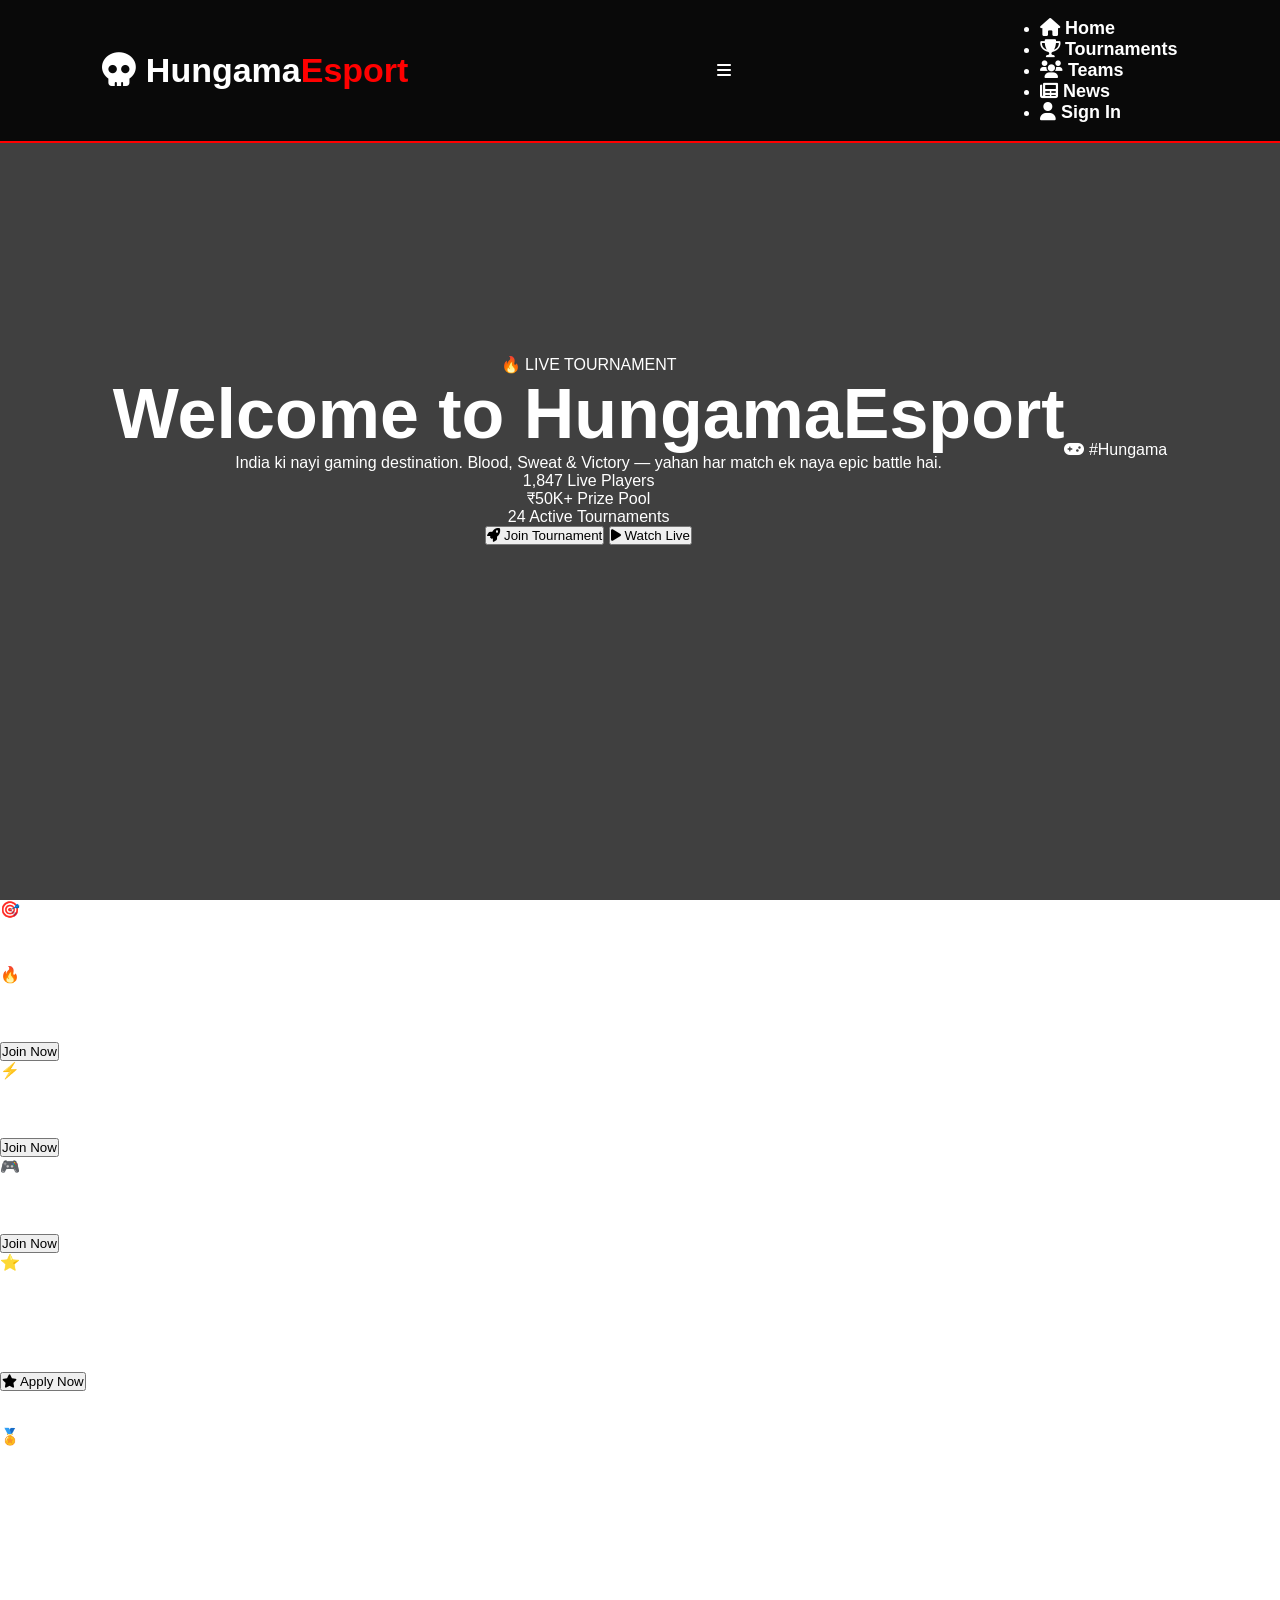
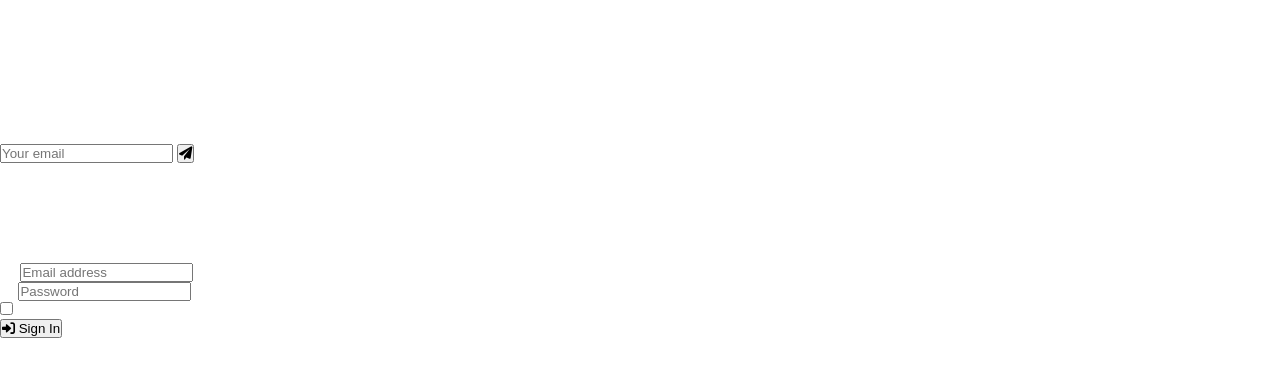
==== commit 07d343cc: "Update index.html" ====
--- a/index.html
+++ b/index.html
@@ -1,396 +1,317 @@
 <!DOCTYPE html>
-<html lang="en">
+<html lang="hi">
 <head>
   <meta charset="UTF-8" />
   <meta name="viewport" content="width=device-width, initial-scale=1.0"/>
-  <title>Hungama Esports</title>
-  <!-- Google Fonts -->
-  <link href="https://fonts.googleapis.com/css2?family=Orbitron:wght@400;700;900&family=Inter:wght@400;500;600&display=swap" rel="stylesheet"/>
-  <!-- Font Awesome -->
+  <title>HungamaEsport - Gaming Tournaments</title>
+  
+  <!-- ===== FONTS & ICONS ===== -->
+  <link href="https://fonts.googleapis.com/css2?family=Orbitron:wght@400;700;900&family=Inter:wght@400;500;600;700&display=swap" rel="stylesheet"/>
   <link rel="stylesheet" href="https://cdnjs.cloudflare.com/ajax/libs/font-awesome/6.0.0-beta3/css/all.min.css"/>
-  <style>
-    * {
-      margin: 0;
-      padding: 0;
-      box-sizing: border-box;
-    }
-
-    body {
-      background: #0a0c10;
-      color: #fff;
-      font-family: 'Inter', sans-serif;
-      line-height: 1.6;
-    }
-
-    /* ===== HEADER ===== */
-    header {
-      display: flex;
-      justify-content: space-between;
-      align-items: center;
-      padding: 20px 60px;
-      background: rgba(10, 12, 16, 0.95);
-      border-bottom: 1px solid #1f2a3a;
-      position: sticky;
-      top: 0;
-      z-index: 100;
-    }
-
-    .logo {
-      font-family: 'Orbitron', sans-serif;
-      font-size: 28px;
-      font-weight: 900;
-      letter-spacing: 2px;
-    }
-    .logo span {
-      color: #f5a623;
-    }
-
-    nav ul {
-      display: flex;
-      list-style: none;
-      gap: 35px;
-    }
-    nav ul li a {
-      color: #b0b8c5;
-      text-decoration: none;
-      font-weight: 500;
-      font-size: 15px;
-      transition: 0.3s;
-    }
-    nav ul li a:hover {
-      color: #f5a623;
-    }
-    .nav-btn {
-      background: #f5a623;
-      color: #0a0c10 !important;
-      padding: 8px 22px;
-      border-radius: 30px;
-      font-weight: 700 !important;
-    }
-    .nav-btn:hover {
-      background: #ffb83d;
-    }
-
-    /* ===== HERO ===== */
-    .hero {
-      display: flex;
-      align-items: center;
-      justify-content: space-between;
-      padding: 80px 60px 60px;
-      background: radial-gradient(circle at 10% 30%, #141a26, #0a0c10 70%);
-      min-height: 80vh;
-    }
-    .hero-content {
-      max-width: 50%;
-    }
-    .hero-content h1 {
-      font-family: 'Orbitron', sans-serif;
-      font-size: 52px;
-      font-weight: 900;
-      line-height: 1.2;
-    }
-    .hero-content h1 span {
-      color: #f5a623;
-    }
-    .hero-content p {
-      font-size: 18px;
-      color: #9aa4b3;
-      margin: 25px 0 35px;
-      max-width: 500px;
-    }
-    .btn-primary {
-      background: #f5a623;
-      color: #0a0c10;
-      padding: 14px 40px;
-      border-radius: 40px;
-      text-decoration: none;
-      font-weight: 700;
-      font-size: 16px;
-      display: inline-block;
-      transition: 0.3s;
-      border: none;
-      cursor: pointer;
-    }
-    .btn-primary:hover {
-      background: #ffb83d;
-      transform: scale(1.03);
-    }
-
-    .hero-image {
-      background: #1f2a3a;
-      width: 400px;
-      height: 300px;
-      border-radius: 20px;
-      display: flex;
-      align-items: center;
-      justify-content: center;
-      font-family: 'Orbitron', sans-serif;
-      font-size: 24px;
-      color: #f5a623;
-      border: 1px solid #2d3b4f;
-      box-shadow: 0 20px 40px rgba(0,0,0,0.6);
-    }
-    .hero-image i {
-      font-size: 80px;
-      margin-right: 15px;
-    }
-
-    /* ===== SECTION ===== */
-    section {
-      padding: 70px 60px;
-    }
-    .section-title {
-      font-family: 'Orbitron', sans-serif;
-      font-size: 32px;
-      text-align: center;
-      margin-bottom: 15px;
-    }
-    .section-title span {
-      color: #f5a623;
-    }
-    .section-sub {
-      text-align: center;
-      color: #9aa4b3;
-      margin-bottom: 50px;
-      font-size: 17px;
-    }
-
-    /* ===== CARDS ===== */
-    .card-grid {
-      display: grid;
-      grid-template-columns: repeat(auto-fit, minmax(260px, 1fr));
-      gap: 30px;
-      max-width: 1100px;
-      margin: 0 auto;
-    }
-    .card {
-      background: #141a26;
-      padding: 35px 25px;
-      border-radius: 16px;
-      border: 1px solid #1f2a3a;
-      text-align: center;
-      transition: 0.3s;
-    }
-    .card:hover {
-      border-color: #f5a623;
-      transform: translateY(-8px);
-    }
-    .card i {
-      font-size: 40px;
-      color: #f5a623;
-      margin-bottom: 20px;
-    }
-    .card h3 {
-      font-size: 20px;
-      margin-bottom: 10px;
-    }
-    .card p {
-      color: #9aa4b3;
-      font-size: 14px;
-    }
-
-    /* ===== RISING STAR (Original jaisa) ===== */
-    .rising-star {
-      background: #0f131c;
-      border-top: 1px solid #1f2a3a;
-      border-bottom: 1px solid #1f2a3a;
-    }
-    .rising-content {
-      display: flex;
-      align-items: center;
-      justify-content: space-between;
-      max-width: 1100px;
-      margin: 0 auto;
-      gap: 40px;
-    }
-    .rising-text h2 {
-      font-family: 'Orbitron', sans-serif;
-      font-size: 36px;
-    }
-    .rising-text h2 span {
-      color: #f5a623;
-    }
-    .rising-text p {
-      color: #9aa4b3;
-      font-size: 17px;
-      margin: 20px 0 30px;
-      max-width: 500px;
-    }
-    .rising-badge {
-      background: #1f2a3a;
-      padding: 30px 40px;
-      border-radius: 20px;
-      border-left: 4px solid #f5a623;
-      min-width: 250px;
-    }
-    .rising-badge .big {
-      font-family: 'Orbitron', sans-serif;
-      font-size: 42px;
-      font-weight: 900;
-      color: #f5a623;
-    }
-
-    /* ===== FOOTER ===== */
-    footer {
-      background: #06080b;
-      padding: 40px 60px 25px;
-      border-top: 1px solid #1f2a3a;
-    }
-    .footer-grid {
-      display: flex;
-      justify-content: space-between;
-      flex-wrap: wrap;
-      gap: 30px;
-      max-width: 1100px;
-      margin: 0 auto;
-    }
-    .footer-col h4 {
-      font-family: 'Orbitron', sans-serif;
-      font-size: 18px;
-      margin-bottom: 15px;
-    }
-    .footer-col p, .footer-col a {
-      color: #7a8494;
-      text-decoration: none;
-      display: block;
-      margin: 6px 0;
-      font-size: 14px;
-    }
-    .footer-col a:hover {
-      color: #f5a623;
-    }
-    .footer-bottom {
-      text-align: center;
-      margin-top: 40px;
-      padding-top: 20px;
-      border-top: 1px solid #1a2332;
-      color: #5a6474;
-      font-size: 14px;
-    }
-    .footer-bottom span {
-      color: #f5a623;
-    }
-
-    /* ===== RESPONSIVE ===== */
-    @media (max-width: 900px) {
-      header { padding: 15px 30px; flex-wrap: wrap; gap: 15px; }
-      nav ul { gap: 18px; flex-wrap: wrap; }
-      .hero { flex-direction: column; text-align: center; padding: 50px 30px; }
-      .hero-content { max-width: 100%; }
-      .hero-content p { margin-left: auto; margin-right: auto; }
-      .hero-image { width: 100%; max-width: 350px; height: 200px; margin-top: 30px; }
-      section { padding: 50px 25px; }
-      .rising-content { flex-direction: column; text-align: center; }
-      .rising-text p { margin-left: auto; margin-right: auto; }
-    }
-    @media (max-width: 480px) {
-      .hero-content h1 { font-size: 32px; }
-      .logo { font-size: 22px; }
-      .footer-grid { flex-direction: column; text-align: center; }
-    }
-  </style>
+  
+  <!-- ===== CSS (Link to external file) ===== -->
+  <link rel="stylesheet" href="style.css" />
 </head>
 <body>
 
-<!-- HEADER -->
+<!-- ============================================================ -->
+<!-- ===== HEADER / NAVIGATION ===== -->
+<!-- ============================================================ -->
 <header>
-  <div class="logo">Hungama<span>Esport</span></div>
+  <div class="logo" onclick="showToast('🏠 Welcome to HungamaEsport!')">
+    <i class="fas fa-skull"></i> Hungama<span>Esport</span>
+  </div>
+  
+  <div class="hamburger" onclick="toggleMenu()">
+    <i class="fas fa-bars"></i>
+  </div>
+  
   <nav>
-    <ul>
-      <li><a href="#">Home</a></li>
-      <li><a href="#">About</a></li>
-      <li><a href="#">Events</a></li>
-      <li><a href="#">News</a></li>
-      <li><a href="#" class="nav-btn">Sign In</a></li>
+    <ul id="navMenu">
+      <li><a onclick="showToast('📄 Home page loaded')"><i class="fas fa-home"></i> Home</a></li>
+      <li><a onclick="showToast('🏆 Check out our tournaments!')"><i class="fas fa-trophy"></i> Tournaments</a></li>
+      <li><a onclick="showToast('👥 Meet our teams')"><i class="fas fa-users"></i> Teams</a></li>
+      <li><a onclick="showToast('📰 Latest gaming news')"><i class="fas fa-newspaper"></i> News</a></li>
+      <li><a class="nav-btn" onclick="openModal()"><i class="fas fa-user"></i> Sign In</a></li>
     </ul>
   </nav>
 </header>
 
-<!-- HERO -->
+<!-- ============================================================ -->
+<!-- ===== HERO SECTION ===== -->
+<!-- ============================================================ -->
 <section class="hero">
   <div class="hero-content">
-    <h1>India's <span>New Esports</span> Hub</h1>
-    <p>HungamaEsport presents a platform to elevate emerging athletes and creators — helping them reach new heights in their careers.</p>
-    <a href="#" class="btn-primary"><i class="fas fa-rocket" style="margin-right:10px;"></i> Get Started</a>
-  </div>
+    <div class="hero-badge">🔥 LIVE TOURNAMENT</div>
+    <h1>Welcome to <span>Hungama<span class="blood">Esport</span></span></h1>
+    <p>India ki nayi gaming destination. <span class="highlight">Blood, Sweat & Victory</span> — yahan har match ek naya epic battle hai.</p>
+    
+    <div class="hero-stats">
+      <div class="stat">
+        <span class="stat-number" id="livePlayers">1,847</span>
+        <span class="stat-label">Live Players</span>
+      </div>
+      <div class="stat">
+        <span class="stat-number">₹50K+</span>
+        <span class="stat-label">Prize Pool</span>
+      </div>
+      <div class="stat">
+        <span class="stat-number">24</span>
+        <span class="stat-label">Active Tournaments</span>
+      </div>
+    </div>
+    
+    <div class="hero-buttons">
+      <button class="btn-primary" onclick="openModal()">
+        <i class="fas fa-rocket"></i> Join Tournament
+      </button>
+      <button class="btn-secondary" onclick="showToast('📺 Watch live streams coming soon!')">
+        <i class="fas fa-play"></i> Watch Live
+      </button>
+    </div>
+  </div>
+  
   <div class="hero-image">
-    <i class="fas fa-gamepad"></i> Hungama
+    <div class="hero-image-content">
+      <i class="fas fa-gamepad"></i>
+      <span>#Hungama</span>
+      <div class="pulse-ring"></div>
+    </div>
   </div>
 </section>
 
-<!-- FEATURES / GAMES -->
-<section>
-  <h2 class="section-title">Our <span>Games</span></h2>
-  <p class="section-sub">Compete in India's most popular esports titles</p>
-  <div class="card-grid">
-    <div class="card">
-      <i class="fas fa-crosshairs"></i>
-      <h3>BGMI</h3>
-      <p>Battle Royale tournaments with massive prize pools.</p>
-    </div>
-    <div class="card">
-      <i class="fas fa-fire"></i>
-      <h3>Free Fire</h3>
-      <p>Fast-paced action and daily cash giveaways.</p>
-    </div>
-    <div class="card">
-      <i class="fas fa-skull"></i>
-      <h3>Valorant</h3>
-      <p>5v5 competitive matches for pro-level players.</p>
-    </div>
-    <div class="card">
-      <i class="fas fa-futbol"></i>
-      <h3>eFootball</h3>
-      <p>Realistic football esports experience.</p>
+<!-- ============================================================ -->
+<!-- ===== TOURNAMENTS SECTION ===== -->
+<!-- ============================================================ -->
+<section class="tournaments">
+  <div class="section-header">
+    <span class="section-badge">🎯 HOT EVENTS</span>
+    <h2 class="section-title">Live <span>Tournaments</span></h2>
+    <p class="section-sub">Join these battles and claim your victory</p>
+  </div>
+  
+  <div class="tournament-grid">
+    <!-- Tournament 1 -->
+    <div class="tournament-card" onclick="showToast('🏆 BGMI Mega Cup - Register now!')">
+      <div class="tournament-banner">
+        <span class="tournament-tag">🔥 LIVE</span>
+        <i class="fas fa-crosshairs"></i>
+      </div>
+      <div class="tournament-info">
+        <h3>BGMI Mega Cup</h3>
+        <p><i class="fas fa-map-pin"></i> India</p>
+        <div class="tournament-meta">
+          <span><i class="fas fa-users"></i> 32/64 Teams</span>
+          <span><i class="fas fa-coins"></i> ₹25,000</span>
+        </div>
+        <div class="progress-bar">
+          <div class="progress-fill" style="width:50%"></div>
+        </div>
+        <button class="btn-join">Join Now</button>
+      </div>
+    </div>
+    
+    <!-- Tournament 2 -->
+    <div class="tournament-card" onclick="showToast('🔥 Free Fire Championship - Limited slots!')">
+      <div class="tournament-banner">
+        <span class="tournament-tag">⚡ POPULAR</span>
+        <i class="fas fa-fire"></i>
+      </div>
+      <div class="tournament-info">
+        <h3>Free Fire Championship</h3>
+        <p><i class="fas fa-map-pin"></i> Mumbai</p>
+        <div class="tournament-meta">
+          <span><i class="fas fa-users"></i> 48/64 Teams</span>
+          <span><i class="fas fa-coins"></i> ₹15,000</span>
+        </div>
+        <div class="progress-bar">
+          <div class="progress-fill" style="width:75%"></div>
+        </div>
+        <button class="btn-join">Join Now</button>
+      </div>
+    </div>
+    
+    <!-- Tournament 3 -->
+    <div class="tournament-card" onclick="showToast('💀 Valorant Pro Series - 5v5 action!')">
+      <div class="tournament-banner">
+        <span class="tournament-tag">🎮 PRO</span>
+        <i class="fas fa-skull"></i>
+      </div>
+      <div class="tournament-info">
+        <h3>Valorant Pro Series</h3>
+        <p><i class="fas fa-map-pin"></i> Delhi</p>
+        <div class="tournament-meta">
+          <span><i class="fas fa-users"></i> 8/16 Teams</span>
+          <span><i class="fas fa-coins"></i> ₹40,000</span>
+        </div>
+        <div class="progress-bar">
+          <div class="progress-fill" style="width:30%"></div>
+        </div>
+        <button class="btn-join">Join Now</button>
+      </div>
     </div>
   </div>
 </section>
 
-<!-- RISING STAR SECTION (Original jaisa) -->
+<!-- ============================================================ -->
+<!-- ===== RISING STAR SECTION ===== -->
+<!-- ============================================================ -->
 <section class="rising-star">
   <div class="rising-content">
     <div class="rising-text">
+      <span class="section-badge">⭐ SPECIAL PROGRAM</span>
       <h2>Rising <span>Star</span></h2>
       <p>A program designed to elevate emerging esports athletes and content creators, helping them reach new heights in their careers.</p>
-      <a href="#" class="btn-primary" style="background:#fff; color:#0a0c10;">Learn More</a>
-    </div>
-    <div class="rising-badge">
+      <ul class="rising-features">
+        <li><i class="fas fa-check-circle"></i> Mentorship from pro players</li>
+        <li><i class="fas fa-check-circle"></i> ₹1 Lakh+ prize pool</li>
+        <li><i class="fas fa-check-circle"></i> Sponsorship opportunities</li>
+      </ul>
+      <button class="btn-primary" onclick="showToast('🌟 Apply for Rising Star program!')">
+        <i class="fas fa-star"></i> Apply Now
+      </button>
+    </div>
+    <div class="rising-badge" onclick="showToast('🏆 #RISE - Be the next star!')">
       <div class="big">#RISE</div>
-      <p style="color:#b0b8c5; margin-top:8px;">Apply Now</p>
+      <p>Next Season <span class="blood">2026</span></p>
+      <div class="badge-pulse"></div>
     </div>
   </div>
 </section>
 
-<!-- FOOTER -->
+<!-- ============================================================ -->
+<!-- ===== LEADERBOARD SECTION ===== -->
+<!-- ============================================================ -->
+<section class="leaderboard">
+  <div class="section-header">
+    <span class="section-badge">🏅 RANKINGS</span>
+    <h2 class="section-title">Top <span>Players</span></h2>
+    <p class="section-sub">India's best esports athletes</p>
+  </div>
+  
+  <div class="leaderboard-table">
+    <div class="leaderboard-item gold" onclick="showToast('🥇 #1 - Shadow - 2,450 points!')">
+      <span class="rank">#1</span>
+      <span class="player-name"><i class="fas fa-crown"></i> Shadow</span>
+      <span class="player-score">2,450 pts</span>
+      <span class="player-game">BGMI</span>
+    </div>
+    <div class="leaderboard-item silver" onclick="showToast('🥈 #2 - Viper - 2,320 points!')">
+      <span class="rank">#2</span>
+      <span class="player-name">Viper</span>
+      <span class="player-score">2,320 pts</span>
+      <span class="player-game">Free Fire</span>
+    </div>
+    <div class="leaderboard-item bronze" onclick="showToast('🥉 #3 - Phoenix - 2,180 points!')">
+      <span class="rank">#3</span>
+      <span class="player-name">Phoenix</span>
+      <span class="player-score">2,180 pts</span>
+      <span class="player-game">Valorant</span>
+    </div>
+    <div class="leaderboard-item" onclick="showToast('#4 - Blaze - 2,050 points!')">
+      <span class="rank">#4</span>
+      <span class="player-name">Blaze</span>
+      <span class="player-score">2,050 pts</span>
+      <span class="player-game">BGMI</span>
+    </div>
+    <div class="leaderboard-item" onclick="showToast('#5 - Storm - 1,980 points!')">
+      <span class="rank">#5</span>
+      <span class="player-name">Storm</span>
+      <span class="player-score">1,980 pts</span>
+      <span class="player-game">eFootball</span>
+    </div>
+  </div>
+</section>
+
+<!-- ============================================================ -->
+<!-- ===== FOOTER ===== -->
+<!-- ============================================================ -->
 <footer>
   <div class="footer-grid">
     <div class="footer-col">
-      <h4 style="color:#f5a623;">HungamaEsport</h4>
-      <p>India ka naya esports destination.</p>
-    </div>
+      <h4><i class="fas fa-skull"></i> HungamaEsport</h4>
+      <p>India ka naya esports destination. <span class="blood">Blood, Sweat & Victory.</span></p>
+      <div class="social-icons">
+        <a onclick="showToast('▶️ Subscribe to our YouTube!')"><i class="fab fa-youtube"></i></a>
+        <a onclick="showToast('📸 Follow us on Instagram!')"><i class="fab fa-instagram"></i></a>
+        <a onclick="showToast('🐦 Follow us on Twitter!')"><i class="fab fa-twitter"></i></a>
+        <a onclick="showToast('🎮 Join our Discord!')"><i class="fab fa-discord"></i></a>
+      </div>
+    </div>
+    
     <div class="footer-col">
       <h4>Quick Links</h4>
-      <a href="#">Tournaments</a>
-      <a href="#">Teams</a>
-      <a href="#">Careers</a>
-    </div>
+      <a onclick="showToast('🏆 Tournaments page loading...')"><i class="fas fa-chevron-right"></i> Tournaments</a>
+      <a onclick="showToast('👥 Teams page coming soon')"><i class="fas fa-chevron-right"></i> Teams</a>
+      <a onclick="showToast('💼 Careers - Join our team!')"><i class="fas fa-chevron-right"></i> Careers</a>
+      <a onclick="showToast('📅 Event calendar')"><i class="fas fa-chevron-right"></i> Events</a>
+    </div>
+    
     <div class="footer-col">
       <h4>Support</h4>
-      <a href="#">Help Center</a>
-      <a href="#">Contact Us</a>
-      <a href="#">Privacy Policy</a>
-    </div>
-    <div class="footer-col">
-      <h4>Follow</h4>
-      <a href="#"><i class="fab fa-youtube"></i> YouTube</a>
-      <a href="#"><i class="fab fa-instagram"></i> Instagram</a>
-      <a href="#"><i class="fab fa-twitter"></i> Twitter</a>
-    </div>
-  </div>
+      <a onclick="showToast('❓ Help Center - How can we help?')"><i class="fas fa-chevron-right"></i> Help Center</a>
+      <a onclick="showToast('📧 support@hungamaesport.com')"><i class="fas fa-chevron-right"></i> Contact Us</a>
+      <a onclick="showToast('🔒 Privacy Policy')"><i class="fas fa-chevron-right"></i> Privacy Policy</a>
+      <a onclick="showToast('📝 Terms & Conditions')"><i class="fas fa-chevron-right"></i> T&C</a>
+    </div>
+    
+    <div class="footer-col newsletter">
+      <h4>Newsletter</h4>
+      <p>Get tournament updates first!</p>
+      <div class="newsletter-box">
+        <input type="email" id="newsletterEmail" placeholder="Your email" />
+        <button onclick="handleNewsletter()"><i class="fas fa-paper-plane"></i></button>
+      </div>
+    </div>
+  </div>
+  
   <div class="footer-bottom">
-    &copy; 2026 <span>HungamaEsport</span>. All rights reserved.
+    <p>&copy; 2026 <span class="blood">HungamaEsport</span>. All rights reserved. Made with <i class="fas fa-heart blood"></i> for gamers.</p>
   </div>
 </footer>
 
+<!-- ============================================================ -->
+<!-- ===== SIGN IN MODAL ===== -->
+<!-- ============================================================ -->
+<div class="modal" id="signinModal">
+  <div class="modal-box">
+    <span class="close" onclick="closeModal()">×</span>
+    <div class="modal-icon"><i class="fas fa-skull"></i></div>
+    <h2>Welcome <span>Back</span></h2>
+    <p class="modal-sub">Sign in to your HungamaEsport account</p>
+    
+    <form onsubmit="event.preventDefault(); handleSignIn();">
+      <div class="input-group">
+        <i class="fas fa-envelope"></i>
+        <input type="email" id="loginEmail" placeholder="Email address" required />
+      </div>
+      <div class="input-group">
+        <i class="fas fa-lock"></i>
+        <input type="password" id="loginPassword" placeholder="Password" required />
+      </div>
+      <div class="modal-options">
+        <label><input type="checkbox" /> Remember me</label>
+        <a onclick="showToast('🔑 Password reset link sent to your email')">Forgot password?</a>
+      </div>
+      <button type="submit" class="btn-primary"><i class="fas fa-sign-in-alt"></i> Sign In</button>
+    </form>
+    
+    <p class="modal-footer-text">Don't have an account? <a onclick="closeModal(); showToast('📝 Registration form opening...')">Sign up</a></p>
+  </div>
+</div>
+
+<!-- ============================================================ -->
+<!-- ===== TOAST NOTIFICATION ===== -->
+<!-- ============================================================ -->
+<div class="toast" id="toast">
+  <i class="fas fa-bell"></i>
+  <span id="toastMessage">Welcome!</span>
+</div>
+
+<!-- ============================================================ -->
+<!-- ===== JAVASCRIPT (Link to external file) ===== -->
+<!-- ============================================================ -->
+<script src="script.js"></script>
+
 </body>
-</html>
+    </html>
--- a/style.css
+++ b/style.css
@@ -0,0 +1,384 @@
+/* ===========================
+   HUNGAMA ESPORTS CSS
+   PART 1
+=========================== */
+
+*{
+    margin:0;
+    padding:0;
+    box-sizing:border-box;
+    font-family:'Poppins',sans-serif;
+    scroll-behavior:smooth;
+}
+
+body{
+    background:
+    linear-gradient(rgba(0,0,0,.75),rgba(0,0,0,.75)),
+    url("31585.jpg");
+    background-size:cover;
+    background-position:center;
+    background-attachment:fixed;
+    color:#fff;
+}
+
+/* HEADER */
+
+header{
+    width:100%;
+    position:fixed;
+    top:0;
+    left:0;
+    background:rgba(0,0,0,.85);
+    display:flex;
+    justify-content:space-between;
+    align-items:center;
+    padding:18px 8%;
+    z-index:999;
+    border-bottom:2px solid red;
+}
+
+.logo{
+    font-size:34px;
+    font-weight:800;
+    color:#fff;
+}
+
+.logo span{
+    color:red;
+}
+
+nav{
+    display:flex;
+    gap:25px;
+}
+
+nav a{
+    color:#fff;
+    text-decoration:none;
+    font-size:18px;
+    font-weight:600;
+    transition:.3s;
+}
+
+nav a:hover{
+    color:red;
+}
+
+/* HERO */
+
+.hero{
+    min-height:100vh;
+    display:flex;
+    justify-content:center;
+    align-items:center;
+    text-align:center;
+    padding:120px 20px;
+}
+
+.overlay{
+    width:100%;
+}
+
+.hero h1{
+    font-size:70px;
+    font-weight:800
+  /* ===========================
+   TOURNAMENT CARDS
+=========================== */
+
+.cards{
+    width:90%;
+    margin:80px auto;
+    display:grid;
+    grid-template-columns:repeat(auto-fit,minmax(320px,1fr));
+    gap:30px;
+}
+
+.card{
+    background:#111;
+    border:2px solid red;
+    border-radius:20px;
+    padding:30px;
+    text-align:center;
+    transition:.4s;
+    box-shadow:0 0 15px rgba(255,0,0,.3);
+}
+
+.card:hover{
+    transform:translateY(-10px);
+    box-shadow:0 0 30px red;
+}
+
+.card h2{
+    color:red;
+    font-size:34px;
+    margin-bottom:20px;
+}
+
+.card p{
+    font-size:20px;
+    color:#eee;
+    margin:12px 0;
+}
+
+.qr{
+    width:250px;
+    max-width:100%;
+    border-radius:15px;
+    border:3px solid red;
+    margin:20px auto;
+    display:block;
+}
+
+/* ===========================
+   REGISTRATION FORM
+=========================== */
+
+.container{
+    width:90%;
+    max-width:650px;
+    margin:80px auto;
+    background:#111;
+    border:2px solid red;
+    border-radius:20px;
+    padding:35px;
+    box-shadow:0 0 20px rgba(255,0,0,.3);
+}
+
+.container h1{
+    text-align:center;
+    color:red;
+    margin-bottom:30px;
+    font-size:38px;
+}
+
+label{
+    display:block;
+    margin-top:18px;
+    margin-bottom:8px;
+    font-size:18px;
+    font-weight:600;
+}
+
+input,
+select{
+    width:100%;
+    padding:15px;
+    border:none;
+    outline:none;
+    border-radius:10px;
+    font-size:17px;
+    margin-bottom:15px;
+    background:#f2f2f2;
+    color:#000;
+}
+
+input:focus,
+select:focus{
+    box-shadow:0 0 15px red;
+}
+
+input[type="file"]{
+    background:#222;
+    color:#fff;
+    border:2px dashed red;
+}
+
+input[type="checkbox"]{
+    width:auto;
+    margin-right:10px;
+}
+
+button{
+    width:100%;
+    padding:16px;
+    margin-top:20px;
+    background:red;
+    color:white;
+    border:none;
+    border-radius:10px;
+    font-size:20px;
+    font-weight:bold;
+    cursor:pointer;
+    transition:.3s;
+}
+
+button:hover{
+    background:#ff2b2b;
+    transform:scale(1.03);
+    box-shadow:0 0 20px red;
+}
+/* ===========================
+   LEADERBOARD
+=========================== */
+
+#leaderboard{
+    width:90%;
+    max-width:1000px;
+    margin:80px auto;
+}
+
+#leaderboard h1,
+#leaderboard h2{
+    text-align:center;
+    color:red;
+    font-size:40px;
+    margin-bottom:30px;
+}
+
+table{
+    width:100%;
+    border-collapse:collapse;
+    background:#111;
+    border:2px solid red;
+    border-radius:15px;
+    overflow:hidden;
+}
+
+th{
+    background:red;
+    color:#fff;
+    padding:15px;
+    font-size:18px;
+}
+
+td{
+    text-align:center;
+    padding:15px;
+    border-top:1px solid #333;
+    font-size:17px;
+}
+
+tr:hover{
+    background:#1d1d1d;
+}
+
+/* ===========================
+   CONTACT
+=========================== */
+
+.contact{
+    width:90%;
+    max-width:800px;
+    margin:80px auto;
+}
+
+.contact h2{
+    text-align:center;
+    color:red;
+    margin-bottom:25px;
+}
+
+.contact-box{
+    background:#111;
+    border:2px solid red;
+    border-radius:20px;
+    padding:30px;
+    text-align:center;
+}
+
+.contact-box h3{
+    color:red;
+    margin:20px 0 10px;
+}
+
+.contact-box p{
+    margin:10px 0;
+}
+
+.contact-box a{
+    color:#fff;
+    text-decoration:none;
+}
+
+.contact-box a:hover{
+    color:red;
+}
+
+/* ===========================
+   FOOTER
+=========================== */
+
+footer{
+    margin-top:60px;
+    padding:25px;
+    text-align:center;
+    background:#000;
+    border-top:2px solid red;
+}
+
+footer p{
+    color:#bbb;
+    font-size:16px;
+}
+
+/* ===========================
+   RESPONSIVE
+=========================== */
+
+@media(max-width:768px){
+
+header{
+    flex-direction:column;
+    padding:15px;
+}
+
+nav{
+    flex-wrap:wrap;
+    justify-content:center;
+    margin-top:10px;
+    gap:15px;
+}
+
+.hero h1{
+    font-size:42px;
+}
+
+.hero p{
+    font-size:18px;
+}
+
+.logo{
+    font-size:26px;
+}
+
+.card h2{
+    font-size:28px;
+}
+
+.container{
+    padding:20px;
+}
+
+.container h1{
+    font-size:30px;
+}
+
+label{
+    font-size:16px;
+}
+
+input,
+select{
+    font-size:16px;
+}
+
+button{
+    font-size:18px;
+}
+
+th,
+td{
+    font-size:14px;
+    padding:10px;
+}
+
+.qr{
+    width:180px;
+}
+
+}
+
+html{
+    scroll-behavior:smooth;
+  }
